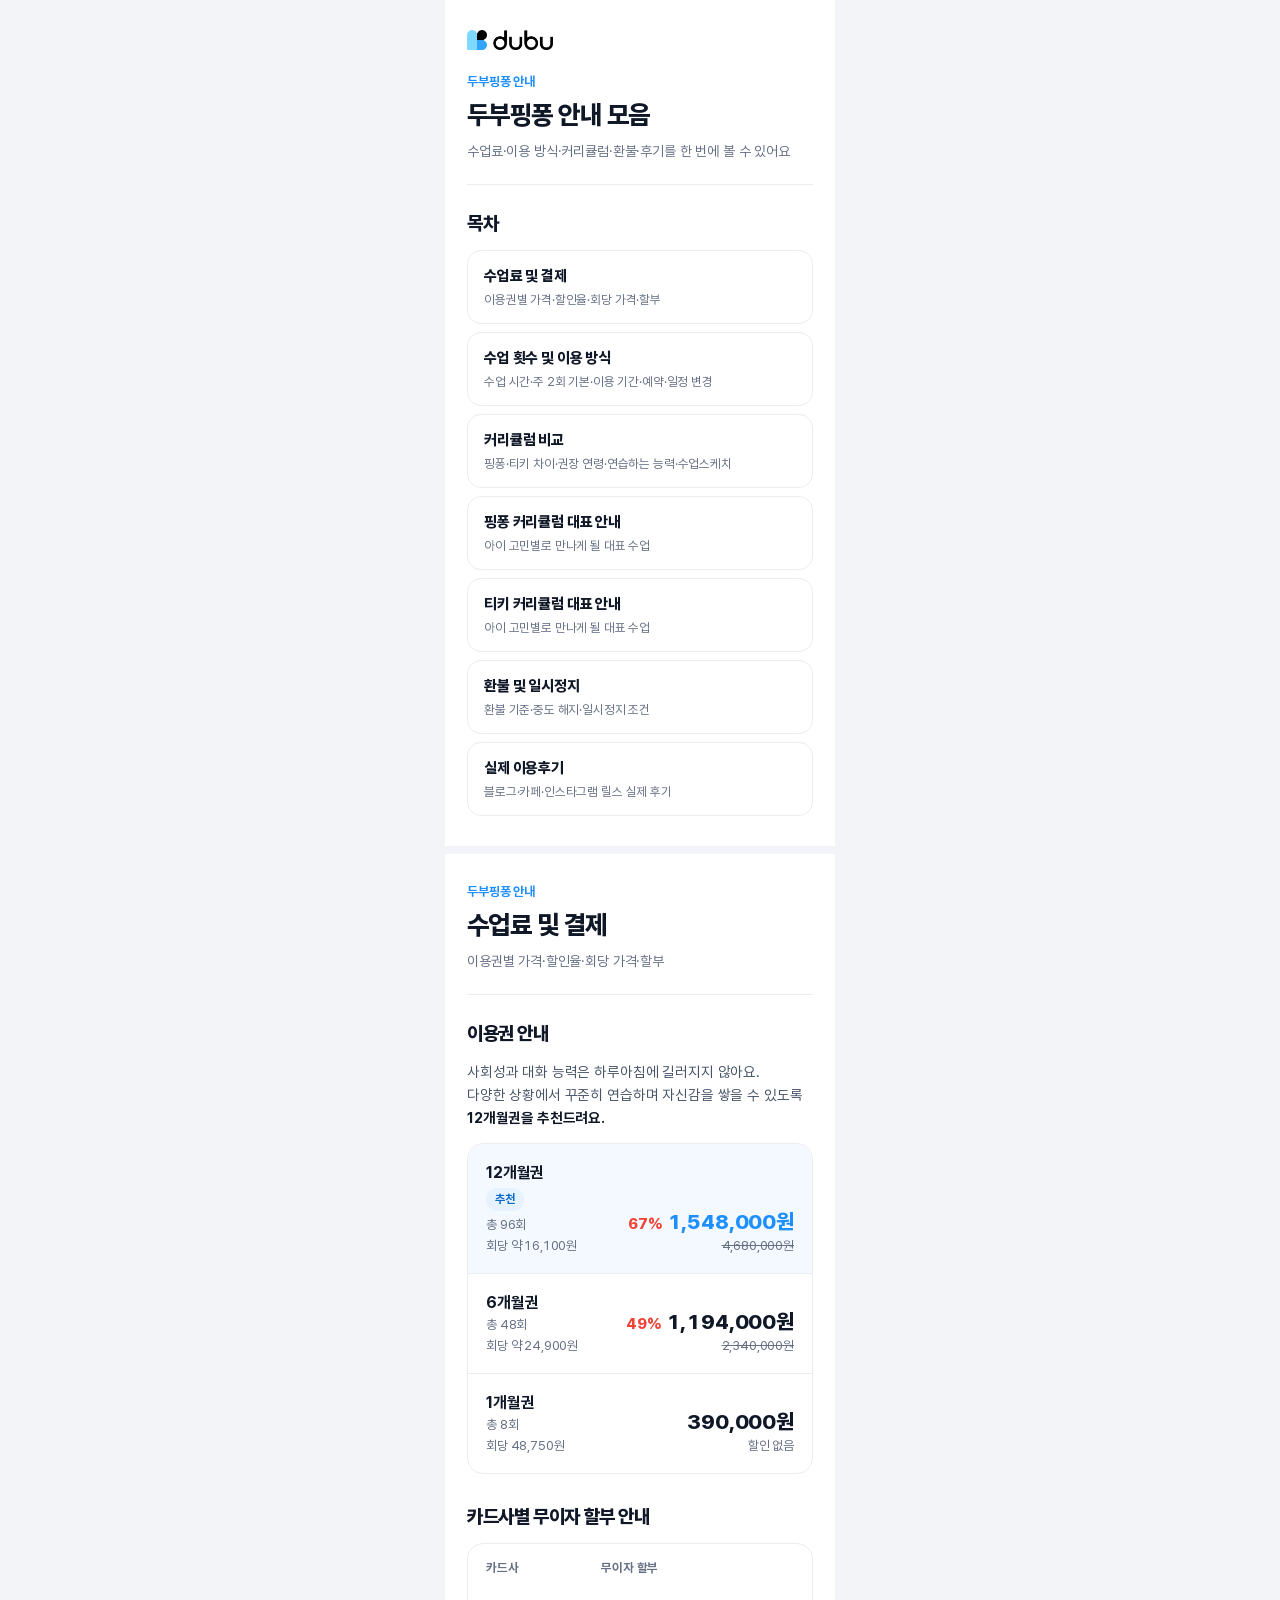
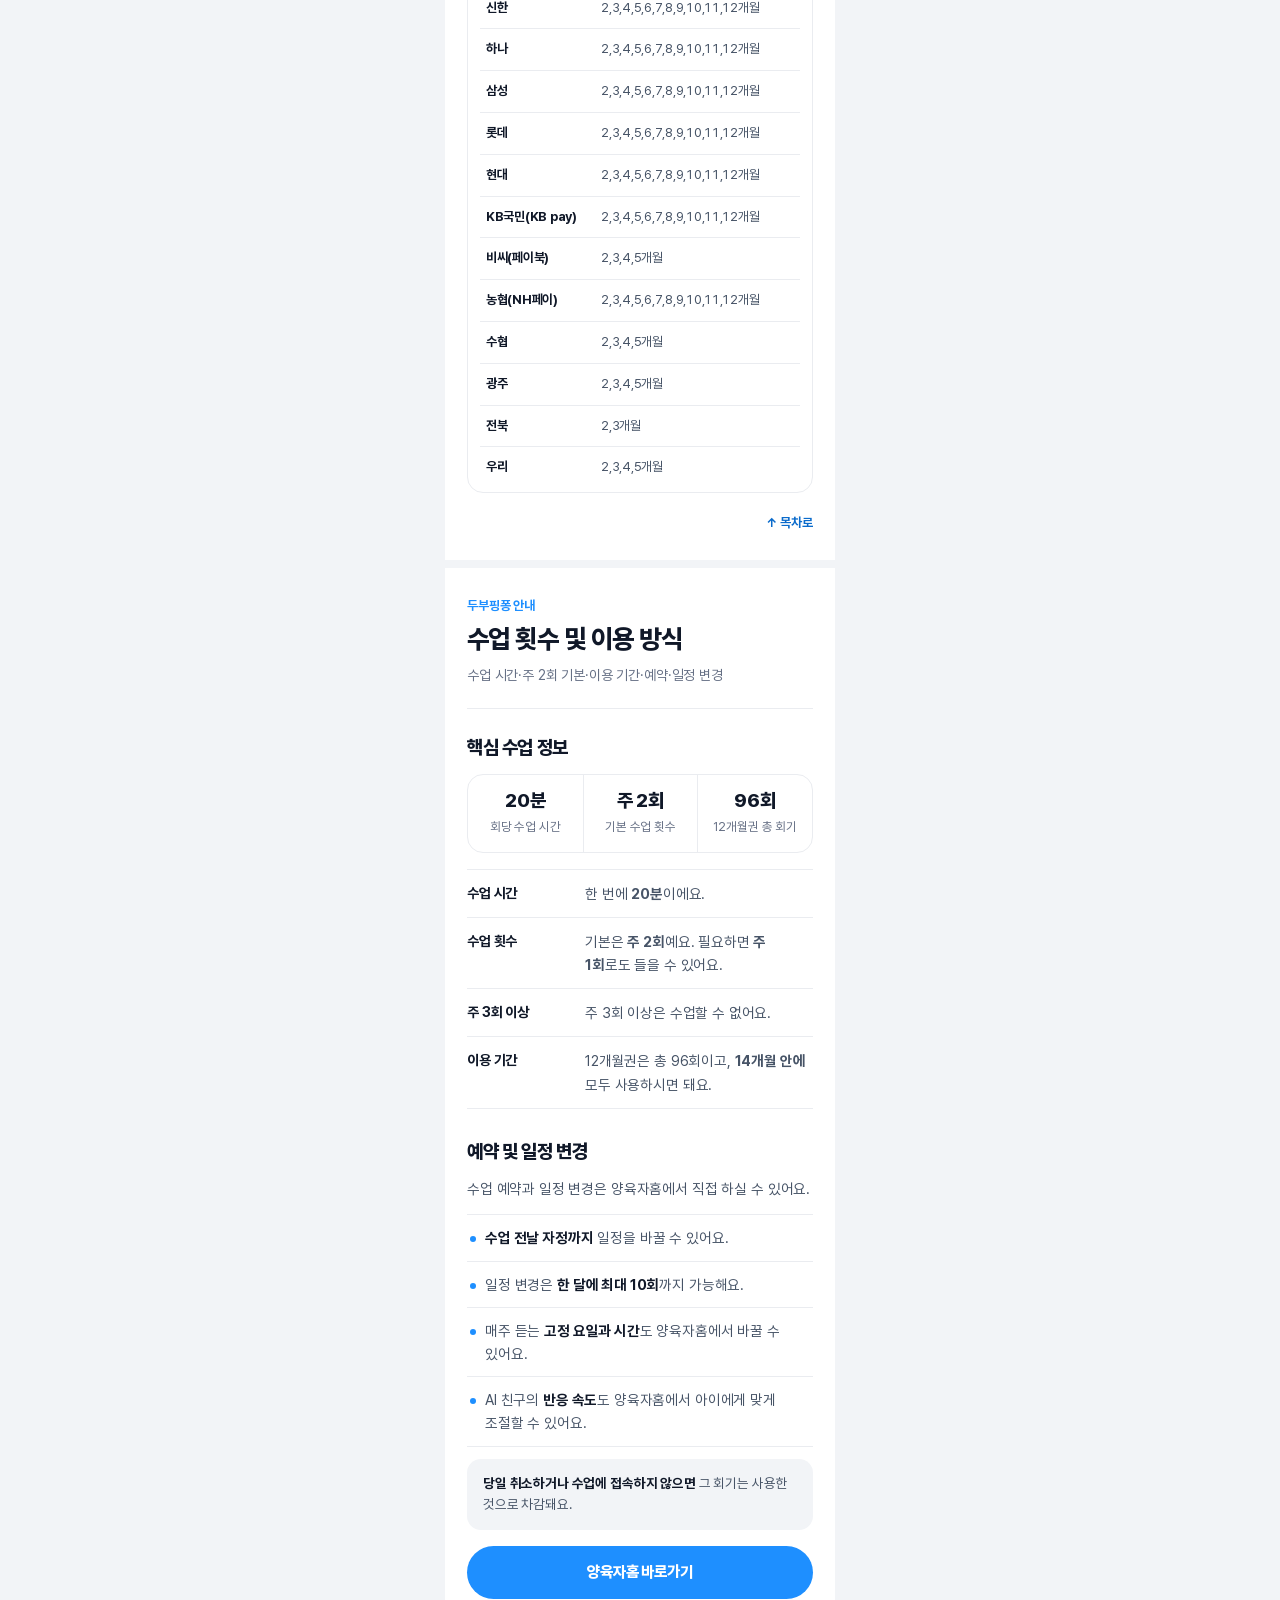
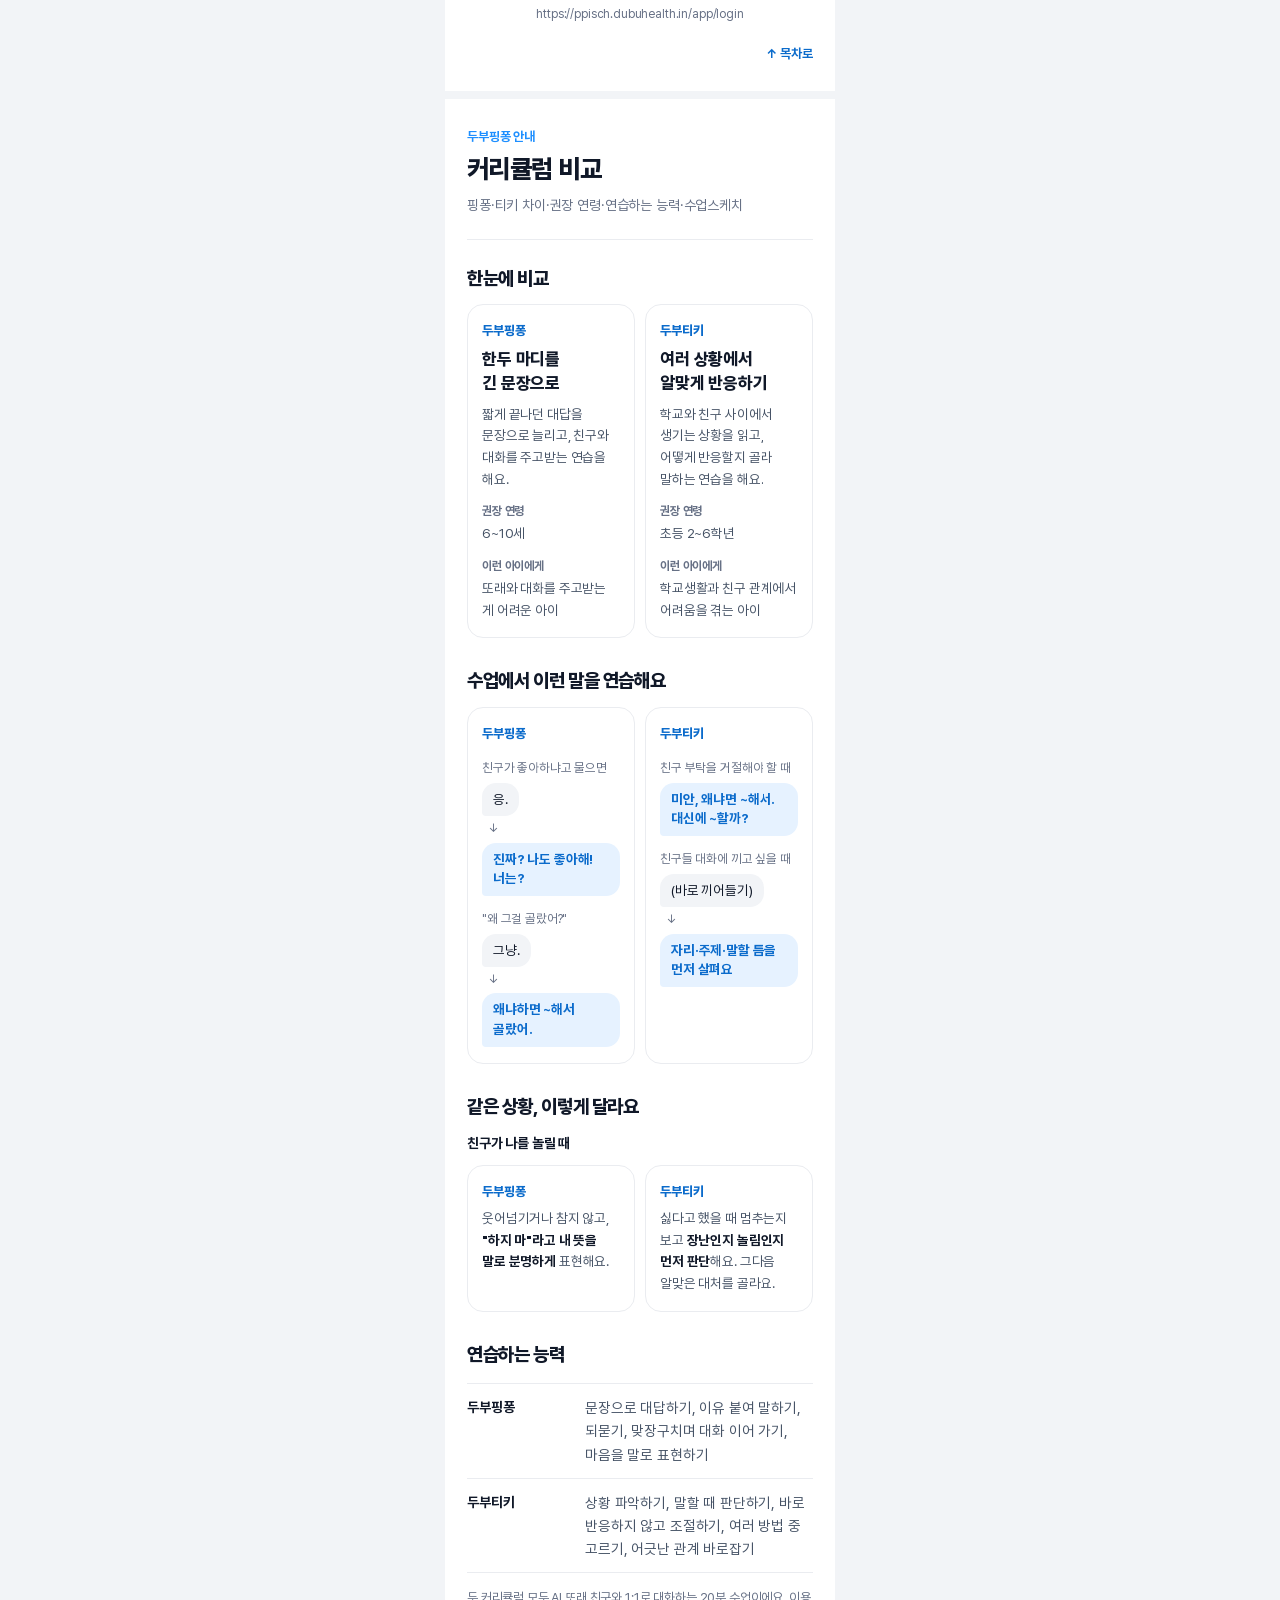
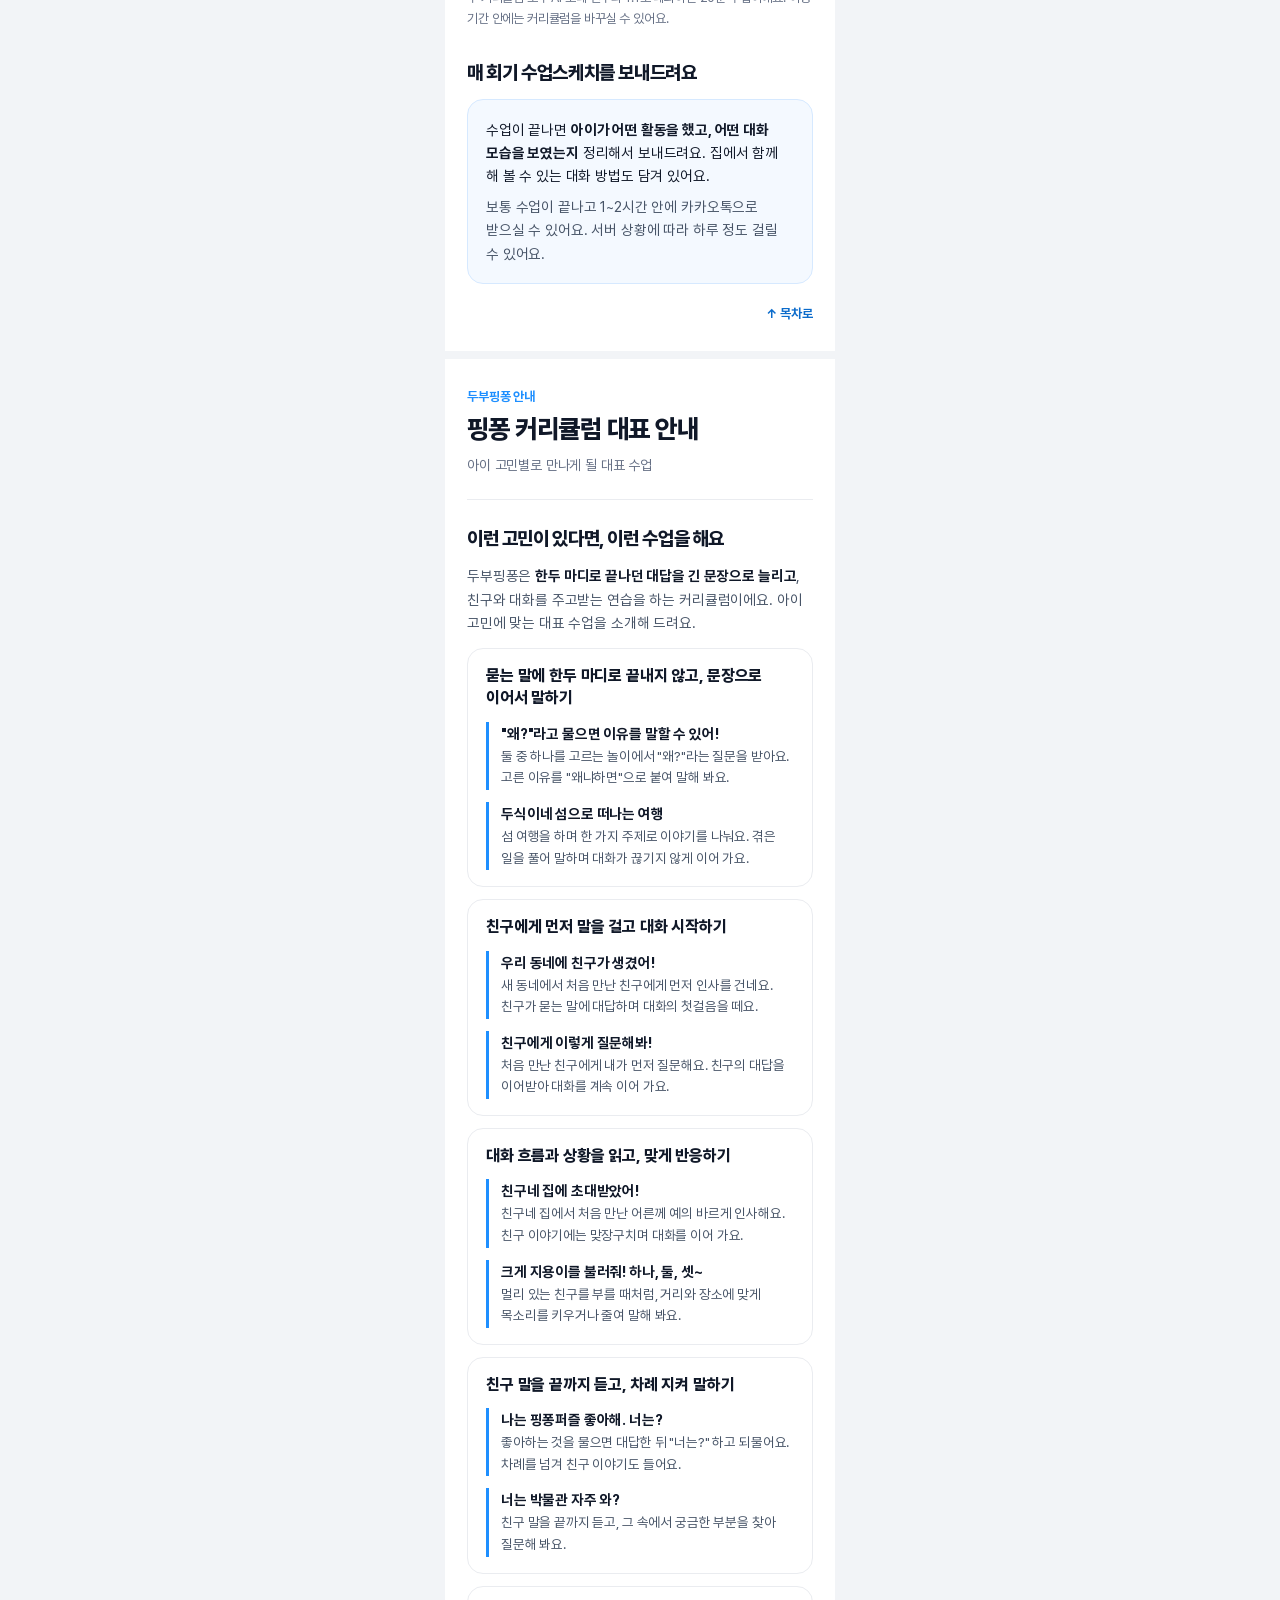
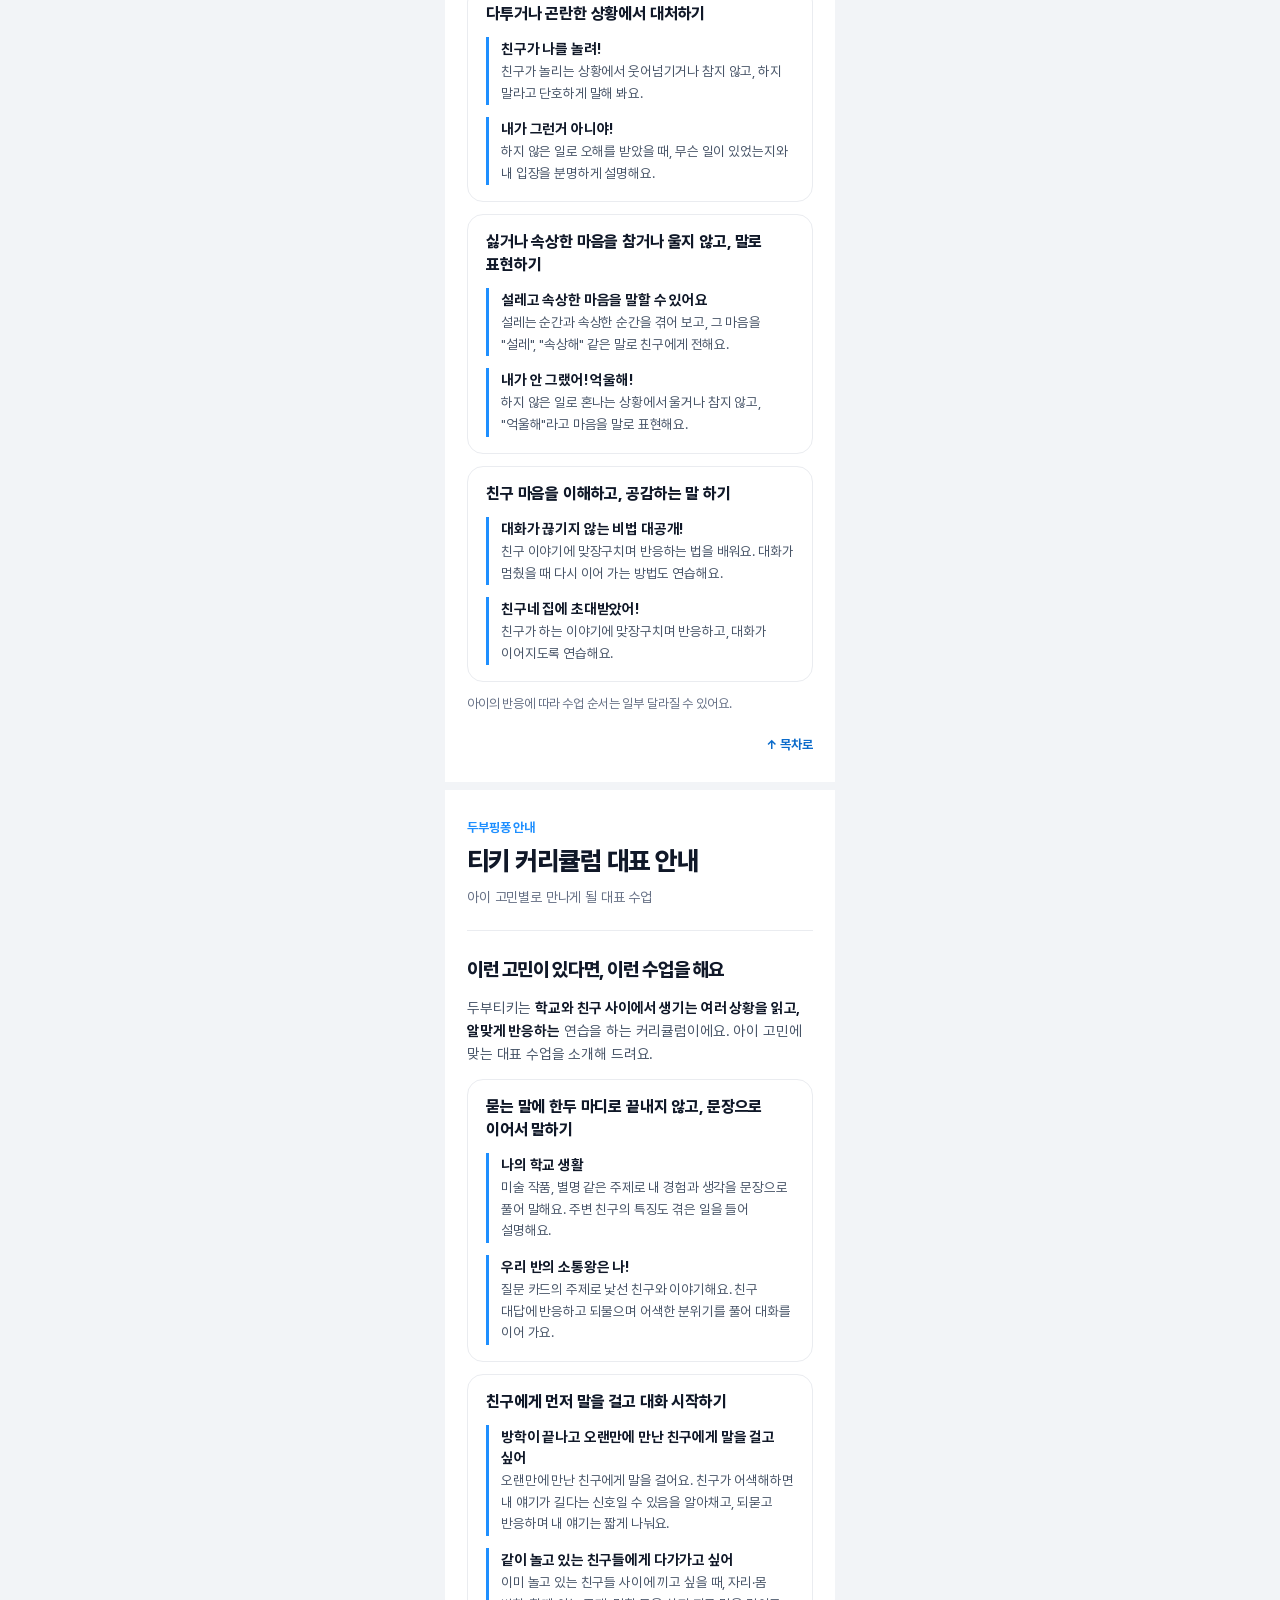
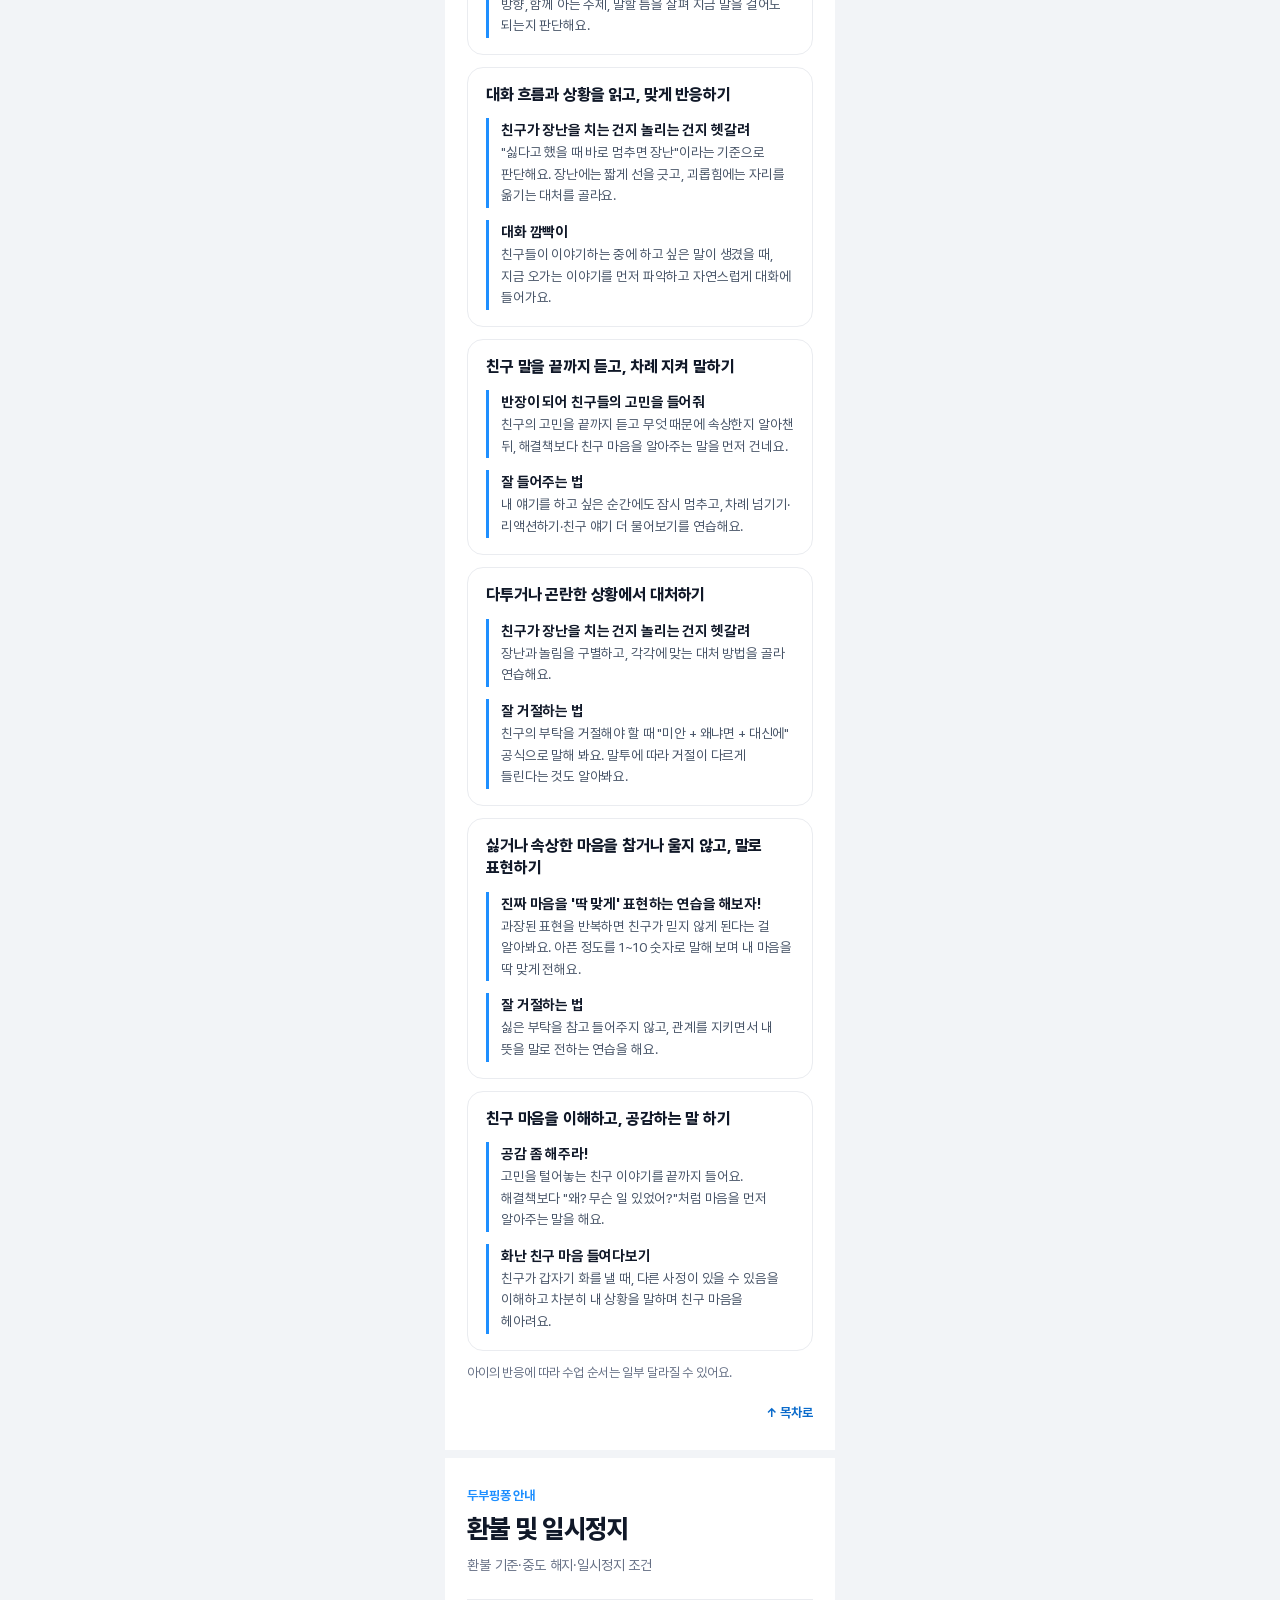
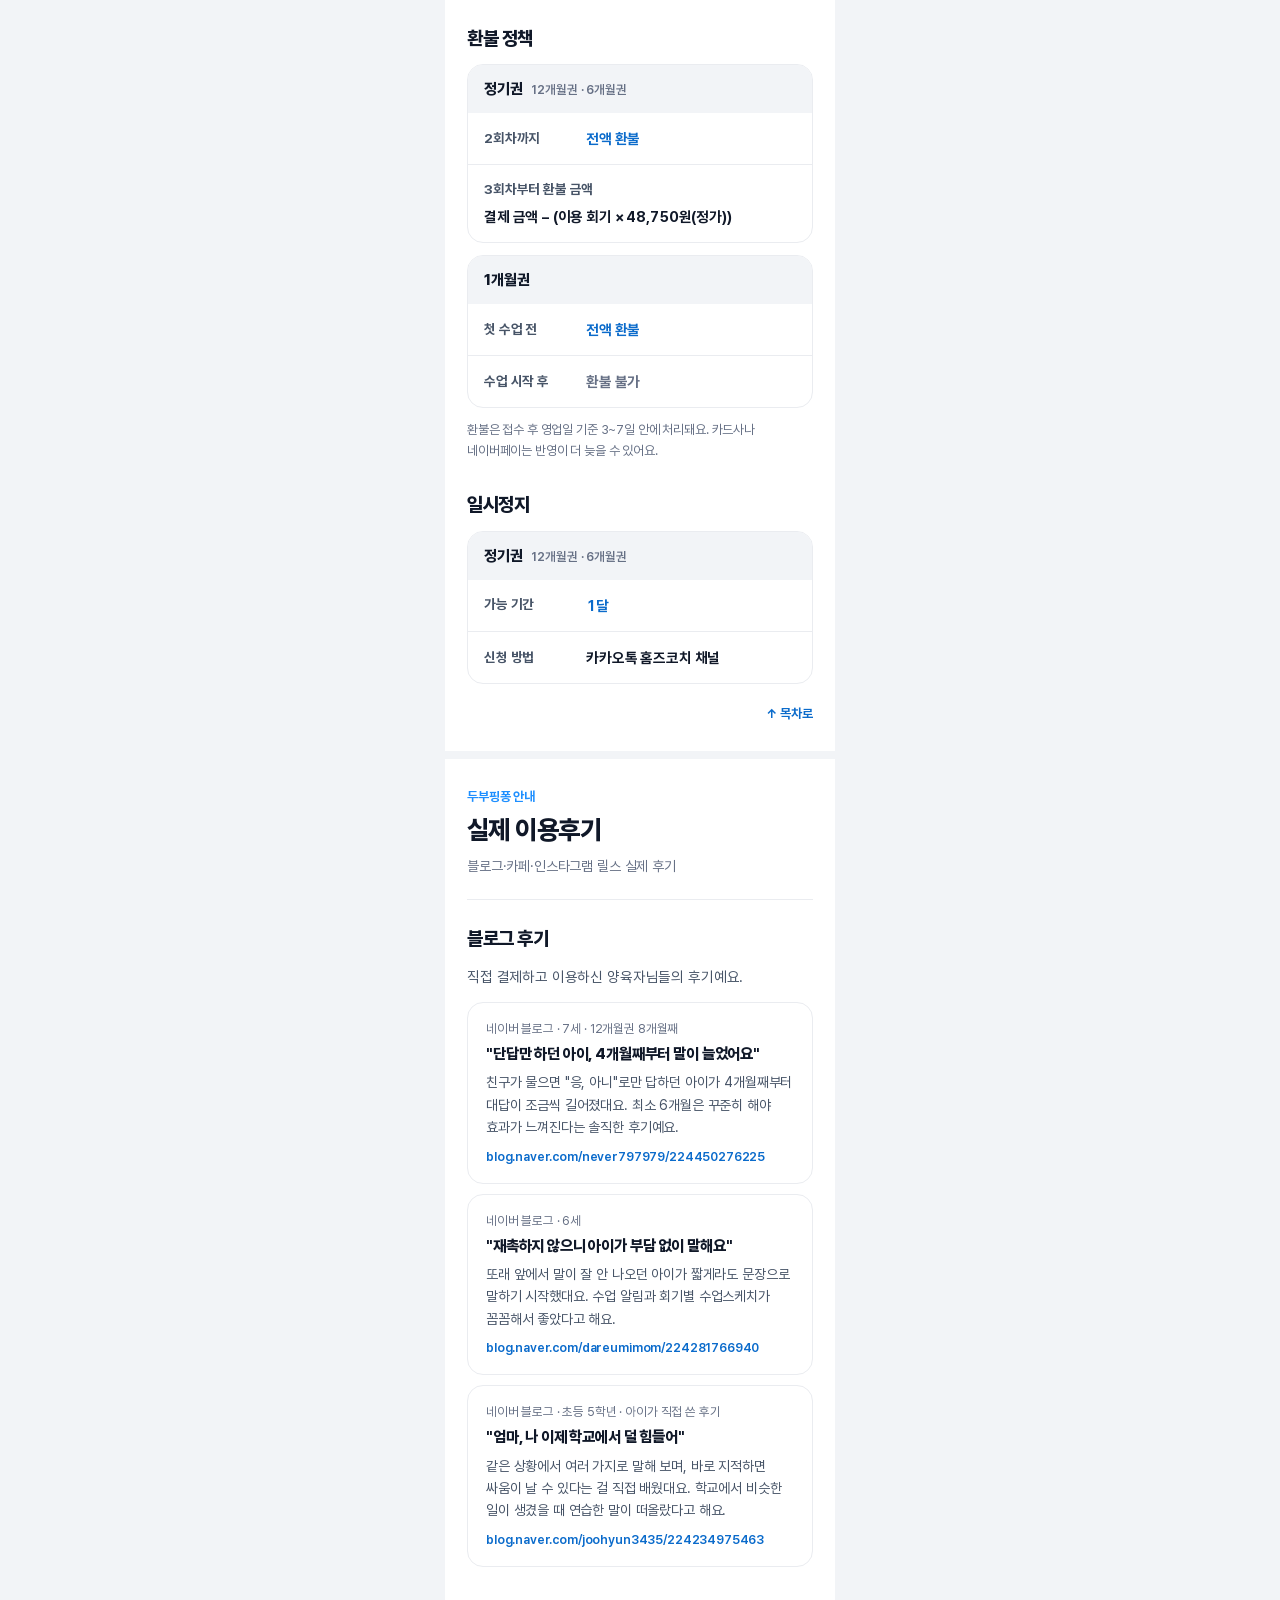
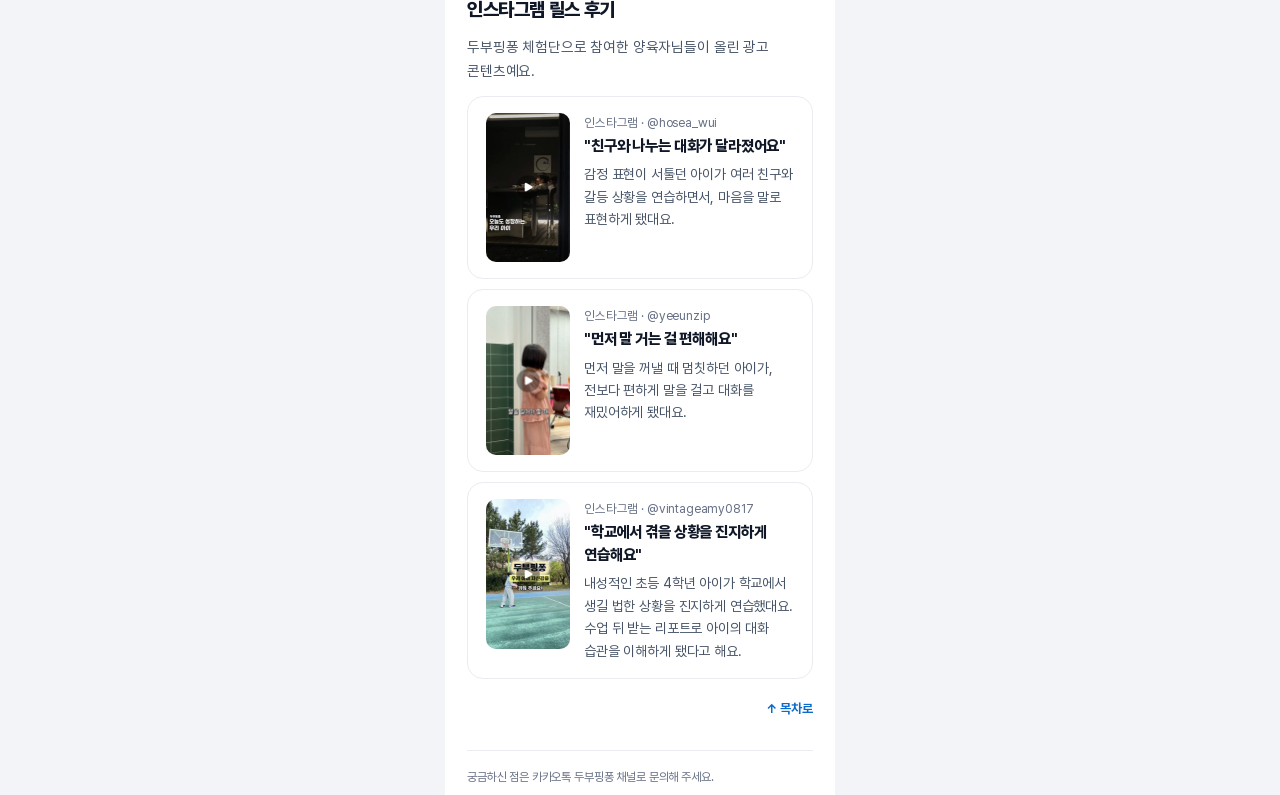
==== all.html @ 9cd6d8c1 "두부핑퐁 고객 안내 페이지 Co-Authored-By: Claude Opus 5.5 <noreply@anthropic.com>" ====
<!doctype html>
<html lang="ko">
<head>
<meta charset="utf-8">
<meta name="viewport" content="width=device-width, initial-scale=1">
<title>두부핑퐁 안내 모음</title>
<meta property="og:title" content="두부핑퐁 안내 모음">
<meta property="og:description" content="수업료·이용 방식·커리큘럼·환불·후기를 한 번에 볼 수 있어요">
<link rel="stylesheet" href="assets/common.css">
<style>
html { scroll-behavior: smooth; }
.toc { list-style: none; margin: 0; padding: 0; }
.toc li + li { margin-top: 8px; }
.toc a { display: block; padding: 13px 16px; border: 1px solid var(--line); border-radius: 14px; color: var(--ink); }
.toc a b { display: block; font-size: 15px; font-weight: 800; }
.toc a span { display: block; font-size: 12.5px; color: var(--muted); margin-top: 2px; }
.part { border-top: 8px solid var(--gray); margin: 0 -22px; padding: 0 22px; scroll-margin-top: 0; }
.part .top { padding-top: 28px; }
.totop { display: block; text-align: right; font-size: 13px; font-weight: 700; margin: -10px 0 26px; }
#fee .install td{font-size:13px;letter-spacing:-0.02em}
#fee .install td:first-child{white-space:nowrap}

#curriculum .two{ display: grid; grid-template-columns: 1fr 1fr; gap: 10px; break-inside: avoid; }
#curriculum .two .card{ padding: 16px 14px; }
#curriculum .two .card + .card{ margin-top: 0; }
#curriculum .name{ font-size: 13px; font-weight: 800; color: var(--blue-deep); margin-bottom: 6px; }
#curriculum .head{ font-size: 17px; font-weight: 800; line-height: 1.4; color: var(--ink); }
#curriculum .two p{ font-size: 13.5px; color: var(--sub); margin-top: 8px; }
#curriculum .label{ display: block; font-size: 12px; font-weight: 700; color: var(--muted); margin-top: 12px; }
#curriculum .label + p{ margin-top: 2px; }
#curriculum .say{ margin-top: 10px; }
#curriculum .say .q{ font-size: 12.5px; color: var(--muted); }
#curriculum .bubble{ display: inline-block; margin-top: 4px; padding: 7px 11px; border-radius: 14px 14px 14px 4px; background: var(--gray); font-size: 13.5px; color: var(--ink); line-height: 1.45; }
#curriculum .bubble.after{ background: var(--blue-soft); color: var(--blue-deep); font-weight: 700; }
#curriculum .arrow{ display: block; font-size: 12px; color: var(--muted); margin: 3px 0 0 6px; }
#curriculum .scene{ font-size: 14px; color: var(--ink); font-weight: 700; margin-bottom: 10px; }
#pingpong .worry{ border: 1px solid var(--line); border-radius: 16px; padding: 16px 18px; break-inside: avoid; }
#pingpong .worry + .worry{ margin-top: 12px; }
#pingpong .worry h3{ margin: 0 0 12px; font-size: 16px; font-weight: 800; line-height: 1.4; }
#pingpong .lesson{ border-left: 3px solid var(--blue); padding: 1px 0 1px 12px; }
#pingpong .lesson + .lesson{ margin-top: 12px; }
#pingpong .lesson .t{ font-size: 14.5px; font-weight: 700; color: var(--ink); line-height: 1.45; }
#pingpong .lesson p{ font-size: 13.5px; color: var(--sub); margin-top: 2px; }
#tiki .worry{ border: 1px solid var(--line); border-radius: 16px; padding: 16px 18px; break-inside: avoid; }
#tiki .worry + .worry{ margin-top: 12px; }
#tiki .worry h3{ margin: 0 0 12px; font-size: 16px; font-weight: 800; line-height: 1.4; }
#tiki .lesson{ border-left: 3px solid var(--blue); padding: 1px 0 1px 12px; }
#tiki .lesson + .lesson{ margin-top: 12px; }
#tiki .lesson .t{ font-size: 14.5px; font-weight: 700; color: var(--ink); line-height: 1.45; }
#tiki .lesson p{ font-size: 13.5px; color: var(--sub); margin-top: 2px; }
#refund .rf{border:1px solid var(--line);border-radius:16px;overflow:hidden;break-inside:avoid}
#refund .rf+.rf{margin-top:12px}
#refund .rf-h{padding:12px 16px;background:var(--gray);font-size:15px;font-weight:800;color:var(--ink)}
#refund .rf-h span{font-size:12.5px;font-weight:600;color:var(--muted);margin-left:6px}
#refund .rf-row{display:grid;grid-template-columns:92px minmax(0,1fr);gap:10px;align-items:center;padding:14px 16px}
#refund .rf-row+.rf-row{border-top:1px solid var(--line)}
#refund .rf .when{font-size:13.5px;font-weight:700;color:var(--sub)}
#refund .rf .what{font-size:14.5px;font-weight:700;color:var(--ink);font-variant-numeric:tabular-nums}
#refund .rf .what b{color:var(--ink)}
#refund .rf .what.big{color:var(--blue-deep)}
#refund .rf .what.muted{color:var(--muted)}
#refund .rf .what{white-space:nowrap}
#refund .rf-row.stack{grid-template-columns:1fr;gap:4px}
#refund .rf .what.normal{font-weight:400;color:var(--sub)}
#refund .rf .lab{display:block;font-size:12px;font-weight:600;color:var(--muted);margin-bottom:2px}
#reviews .review{ border: 1px solid var(--line); border-radius: 16px; padding: 16px 18px; break-inside: avoid; }
#reviews .review + .review{ margin-top: 10px; }
#reviews .review .src{ font-size: 12.5px; color: var(--muted); }
#reviews .review .t{ font-size: 15.5px; font-weight: 800; color: var(--ink); line-height: 1.45; margin: 4px 0 6px; }
#reviews .review p{ font-size: 14px; color: var(--sub); }
#reviews .review .link{ display: block; margin-top: 8px; font-size: 12.5px; font-weight: 600; color: var(--blue-deep); word-break: break-all; }
#reviews .reel{ display: grid; grid-template-columns: 84px minmax(0, 1fr); gap: 14px; align-items: start; }
#reviews .reel .thumb{ border-radius: 10px; overflow: hidden; aspect-ratio: 9 / 16; background: var(--gray); }
#reviews .reel .thumb img{ width: 100%; height: 100%; object-fit: cover; display: block; }
#reviews .reel .t{ margin-top: 2px; }
</style>
</head>
<body>
<main class="doc">

  <header class="top">
    <img class="logo" src="assets/dubu-logo.png" alt="dubu">
    <p class="no">두부핑퐁 안내</p>
    <h1>두부핑퐁 안내 모음</h1>
    <p class="summary">수업료·이용 방식·커리큘럼·환불·후기를 한 번에 볼 수 있어요</p>
  </header>

  <section id="toc">
    <h2>목차</h2>
    <ul class="toc">
      <li><a href="#fee"><b>수업료 및 결제</b><span>이용권별 가격·할인율·회당 가격·할부</span></a></li>
      <li><a href="#schedule"><b>수업 횟수 및 이용 방식</b><span>수업 시간·주 2회 기본·이용 기간·예약·일정 변경</span></a></li>
      <li><a href="#curriculum"><b>커리큘럼 비교</b><span>핑퐁·티키 차이·권장 연령·연습하는 능력·수업스케치</span></a></li>
      <li><a href="#pingpong"><b>핑퐁 커리큘럼 대표 안내</b><span>아이 고민별로 만나게 될 대표 수업</span></a></li>
      <li><a href="#tiki"><b>티키 커리큘럼 대표 안내</b><span>아이 고민별로 만나게 될 대표 수업</span></a></li>
      <li><a href="#refund"><b>환불 및 일시정지</b><span>환불 기준·중도 해지·일시정지 조건</span></a></li>
      <li><a href="#reviews"><b>실제 이용후기</b><span>블로그·카페·인스타그램 릴스 실제 후기</span></a></li>
    </ul>
  </section>

  <div class="part" id="fee">


  <header class="top">
    
    <p class="no">두부핑퐁 안내</p>
    <h1>수업료 및 결제</h1>
    <p class="summary">이용권별 가격·할인율·회당 가격·할부</p>
  </header>

  <section>
    <h2>이용권 안내</h2>
    <p class="lede">사회성과 대화 능력은 하루아침에 길러지지 않아요.<br>다양한 상황에서 꾸준히 연습하며 자신감을 쌓을 수 있도록 <b style="color:var(--ink)">12개월권을 추천드려요.</b></p>

    <div class="passes">
      <div class="pass best">
        <div>
          <div class="name">12개월권</div>
          <span class="badge" style="margin:2px 0 4px">추천</span>
          <div class="meta num">총 96회<br>회당 약 16,100원</div>
        </div>
        <div class="price">
          <span class="rate num">67%</span><span class="big num">1,548,000원</span>
          <span class="unit num"><s>4,680,000원</s></span>
        </div>
      </div>
      <div class="pass">
        <div>
          <div class="name">6개월권</div>
          <div class="meta num">총 48회<br>회당 약 24,900원</div>
        </div>
        <div class="price">
          <span class="rate num">49%</span><span class="big num">1,194,000원</span>
          <span class="unit num"><s>2,340,000원</s></span>
        </div>
      </div>
      <div class="pass">
        <div>
          <div class="name">1개월권</div>
          <div class="meta num">총 8회<br>회당 48,750원</div>
        </div>
        <div class="price">
          <span class="big num">390,000원</span>
          <span class="unit">할인 없음</span>
        </div>
      </div>
    </div>

  </section>

  <section>
    <h2>카드사별 무이자 할부 안내</h2>
    <div class="table-wrap">
      <table class="install">
        <colgroup><col style="width:36%"><col style="width:64%"></colgroup>
        <thead><tr><th>카드사</th><th>무이자 할부</th></tr></thead>
        <tbody>
          <tr><td>신한</td><td>2,3,4,5,6,7,8,9,10,11,12개월</td></tr>
          <tr><td>하나</td><td>2,3,4,5,6,7,8,9,10,11,12개월</td></tr>
          <tr><td>삼성</td><td>2,3,4,5,6,7,8,9,10,11,12개월</td></tr>
          <tr><td>롯데</td><td>2,3,4,5,6,7,8,9,10,11,12개월</td></tr>
          <tr><td>현대</td><td>2,3,4,5,6,7,8,9,10,11,12개월</td></tr>
          <tr><td>KB국민(KB pay)</td><td>2,3,4,5,6,7,8,9,10,11,12개월</td></tr>
          <tr><td>비씨(페이북)</td><td>2,3,4,5개월</td></tr>
          <tr><td>농협(NH페이)</td><td>2,3,4,5,6,7,8,9,10,11,12개월</td></tr>
          <tr><td>수협</td><td>2,3,4,5개월</td></tr>
          <tr><td>광주</td><td>2,3,4,5개월</td></tr>
          <tr><td>전북</td><td>2,3개월</td></tr>
          <tr><td>우리</td><td>2,3,4,5개월</td></tr>
        </tbody>
      </table>
    </div>
  </section>

  


    <a class="totop" href="#toc">↑ 목차로</a>
  </div>
  <div class="part" id="schedule">


  <header class="top">
    
    <p class="no">두부핑퐁 안내</p>
    <h1>수업 횟수 및 이용 방식</h1>
    <p class="summary">수업 시간·주 2회 기본·이용 기간·예약·일정 변경</p>
  </header>

  <section>
    <h2>핵심 수업 정보</h2>
    <div class="facts">
      <div><b class="num">20분</b><span>회당 수업 시간</span></div>
      <div><b>주 2회</b><span>기본 수업 횟수</span></div>
      <div><b class="num">96회</b><span>12개월권 총 회기</span></div>
    </div>

    <dl class="rows mt16">
      <div><dt>수업 시간</dt><dd>한 번에 <b>20분</b>이에요.</dd></div>
      <div><dt>수업 횟수</dt><dd>기본은 <b>주 2회</b>예요. 필요하면 <b>주 1회</b>로도 들을 수 있어요.</dd></div>
      <div><dt>주 3회 이상</dt><dd>주 3회 이상은 수업할 수 없어요.</dd></div>
      <div><dt>이용 기간</dt><dd>12개월권은 총 96회이고, <b>14개월 안에</b> 모두 사용하시면 돼요.</dd></div>
    </dl>
  </section>

  <section>
    <h2>예약 및 일정 변경</h2>
    <p class="lede">수업 예약과 일정 변경은 양육자홈에서 직접 하실 수 있어요.</p>

    <ul class="list">
      <li><b>수업 전날 자정까지</b> 일정을 바꿀 수 있어요.</li>
      <li>일정 변경은 <b>한 달에 최대 10회</b>까지 가능해요.</li>
      <li>매주 듣는 <b>고정 요일과 시간</b>도 양육자홈에서 바꿀 수 있어요.</li>
      <li>AI 친구의 <b>반응 속도</b>도 양육자홈에서 아이에게 맞게 조절할 수 있어요.</li>
    </ul>

    <div class="note mt12">
      <b>당일 취소하거나 수업에 접속하지 않으면</b> 그 회기는 사용한 것으로 차감돼요.
    </div>

    <a class="btn mt16" href="https://ppisch.dubuhealth.in/app/login">양육자홈 바로가기</a>
    <a class="url" href="https://ppisch.dubuhealth.in/app/login">https://ppisch.dubuhealth.in/app/login</a>
  </section>

  


    <a class="totop" href="#toc">↑ 목차로</a>
  </div>
  <div class="part" id="curriculum">


  <header class="top">
    
    <p class="no">두부핑퐁 안내</p>
    <h1>커리큘럼 비교</h1>
    <p class="summary">핑퐁·티키 차이·권장 연령·연습하는 능력·수업스케치</p>
  </header>

  <section>
    <h2>한눈에 비교</h2>
    <div class="two">
      <div class="card">
        <div class="name">두부핑퐁</div>
        <div class="head">한두 마디를<br>긴 문장으로</div>
        <p>짧게 끝나던 대답을 문장으로 늘리고, 친구와 대화를 주고받는 연습을 해요.</p>
        <span class="label">권장 연령</span><p>6~10세</p>
        <span class="label">이런 아이에게</span><p>또래와 대화를 주고받는 게 어려운 아이</p>
      </div>
      <div class="card">
        <div class="name">두부티키</div>
        <div class="head">여러 상황에서<br>알맞게 반응하기</div>
        <p>학교와 친구 사이에서 생기는 상황을 읽고, 어떻게 반응할지 골라 말하는 연습을 해요.</p>
        <span class="label">권장 연령</span><p>초등 2~6학년</p>
        <span class="label">이런 아이에게</span><p>학교생활과 친구 관계에서 어려움을 겪는 아이</p>
      </div>
    </div>
  </section>

  <section>
    <h2>수업에서 이런 말을 연습해요</h2>
    <div class="two">
      <div class="card">
        <div class="name">두부핑퐁</div>
        <div class="say">
          <span class="q">친구가 좋아하냐고 물으면</span><br>
          <span class="bubble">응.</span>
          <span class="arrow">↓</span>
          <span class="bubble after">진짜? 나도 좋아해! 너는?</span>
        </div>
        <div class="say">
          <span class="q">"왜 그걸 골랐어?"</span><br>
          <span class="bubble">그냥.</span>
          <span class="arrow">↓</span>
          <span class="bubble after">왜냐하면 ~해서 골랐어.</span>
        </div>
      </div>
      <div class="card">
        <div class="name">두부티키</div>
        <div class="say">
          <span class="q">친구 부탁을 거절해야 할 때</span><br>
          <span class="bubble after">미안, 왜냐면 ~해서. 대신에 ~할까?</span>
        </div>
        <div class="say">
          <span class="q">친구들 대화에 끼고 싶을 때</span><br>
          <span class="bubble">(바로 끼어들기)</span>
          <span class="arrow">↓</span>
          <span class="bubble after">자리·주제·말할 틈을 먼저 살펴요</span>
        </div>
      </div>
    </div>
  </section>

  <section>
    <h2>같은 상황, 이렇게 달라요</h2>
    <p class="scene">친구가 나를 놀릴 때</p>
    <div class="two">
      <div class="card">
        <div class="name">두부핑퐁</div>
        <p style="margin-top:0">웃어넘기거나 참지 않고, <b style="color:var(--ink)">"하지 마"라고 내 뜻을 말로 분명하게</b> 표현해요.</p>
      </div>
      <div class="card">
        <div class="name">두부티키</div>
        <p style="margin-top:0">싫다고 했을 때 멈추는지 보고 <b style="color:var(--ink)">장난인지 놀림인지 먼저 판단</b>해요. 그다음 알맞은 대처를 골라요.</p>
      </div>
    </div>
  </section>

  <section>
    <h2>연습하는 능력</h2>
    <dl class="rows">
      <div><dt>두부핑퐁</dt><dd>문장으로 대답하기, 이유 붙여 말하기, 되묻기, 맞장구치며 대화 이어 가기, 마음을 말로 표현하기</dd></div>
      <div><dt>두부티키</dt><dd>상황 파악하기, 말할 때 판단하기, 바로 반응하지 않고 조절하기, 여러 방법 중 고르기, 어긋난 관계 바로잡기</dd></div>
    </dl>
    <p class="small mt12">두 커리큘럼 모두 AI 또래 친구와 1:1로 대화하는 20분 수업이에요. 이용 기간 안에는 커리큘럼을 바꾸실 수 있어요.</p>
  </section>

  <section>
    <h2>매 회기 수업스케치를 보내드려요</h2>
    <div class="card tint">
      <p style="color:var(--ink)">수업이 끝나면 <b>아이가 어떤 활동을 했고, 어떤 대화 모습을 보였는지</b> 정리해서 보내드려요. 집에서 함께 해 볼 수 있는 대화 방법도 담겨 있어요.</p>
      <p class="small mt8">보통 수업이 끝나고 1~2시간 안에 카카오톡으로 받으실 수 있어요. 서버 상황에 따라 하루 정도 걸릴 수 있어요.</p>
    </div>
  </section>

  


    <a class="totop" href="#toc">↑ 목차로</a>
  </div>
  <div class="part" id="pingpong">


  <header class="top">
    
    <p class="no">두부핑퐁 안내</p>
    <h1>핑퐁 커리큘럼 대표 안내</h1>
    <p class="summary">아이 고민별로 만나게 될 대표 수업</p>
  </header>

  <section>
    <h2>이런 고민이 있다면, 이런 수업을 해요</h2>
    <p class="lede">두부핑퐁은 <b style="color:var(--ink)">한두 마디로 끝나던 대답을 긴 문장으로 늘리고</b>, 친구와 대화를 주고받는 연습을 하는 커리큘럼이에요. 아이 고민에 맞는 대표 수업을 소개해 드려요.</p>

    <div class="worry">
      <h3>묻는 말에 한두 마디로 끝내지 않고, 문장으로 이어서 말하기</h3>
      <div class="lesson">
        <div class="t">"왜?"라고 물으면 이유를 말할 수 있어!</div>
        <p>둘 중 하나를 고르는 놀이에서 "왜?"라는 질문을 받아요. 고른 이유를 "왜냐하면"으로 붙여 말해 봐요.</p>
      </div>
      <div class="lesson">
        <div class="t">두식이네 섬으로 떠나는 여행</div>
        <p>섬 여행을 하며 한 가지 주제로 이야기를 나눠요. 겪은 일을 풀어 말하며 대화가 끊기지 않게 이어 가요.</p>
      </div>
    </div>

    <div class="worry">
      <h3>친구에게 먼저 말을 걸고 대화 시작하기</h3>
      <div class="lesson">
        <div class="t">우리 동네에 친구가 생겼어!</div>
        <p>새 동네에서 처음 만난 친구에게 먼저 인사를 건네요. 친구가 묻는 말에 대답하며 대화의 첫걸음을 떼요.</p>
      </div>
      <div class="lesson">
        <div class="t">친구에게 이렇게 질문해봐!</div>
        <p>처음 만난 친구에게 내가 먼저 질문해요. 친구의 대답을 이어받아 대화를 계속 이어 가요.</p>
      </div>
    </div>

    <div class="worry">
      <h3>대화 흐름과 상황을 읽고, 맞게 반응하기</h3>
      <div class="lesson">
        <div class="t">친구네 집에 초대받았어!</div>
        <p>친구네 집에서 처음 만난 어른께 예의 바르게 인사해요. 친구 이야기에는 맞장구치며 대화를 이어 가요.</p>
      </div>
      <div class="lesson">
        <div class="t">크게 지용이를 불러줘! 하나, 둘, 셋~</div>
        <p>멀리 있는 친구를 부를 때처럼, 거리와 장소에 맞게 목소리를 키우거나 줄여 말해 봐요.</p>
      </div>
    </div>

    <div class="worry">
      <h3>친구 말을 끝까지 듣고, 차례 지켜 말하기</h3>
      <div class="lesson">
        <div class="t">나는 핑퐁퍼즐 좋아해. 너는?</div>
        <p>좋아하는 것을 물으면 대답한 뒤 "너는?" 하고 되물어요. 차례를 넘겨 친구 이야기도 들어요.</p>
      </div>
      <div class="lesson">
        <div class="t">너는 박물관 자주 와?</div>
        <p>친구 말을 끝까지 듣고, 그 속에서 궁금한 부분을 찾아 질문해 봐요.</p>
      </div>
    </div>

    <div class="worry">
      <h3>다투거나 곤란한 상황에서 대처하기</h3>
      <div class="lesson">
        <div class="t">친구가 나를 놀려!</div>
        <p>친구가 놀리는 상황에서 웃어넘기거나 참지 않고, 하지 말라고 단호하게 말해 봐요.</p>
      </div>
      <div class="lesson">
        <div class="t">내가 그런거 아니야!</div>
        <p>하지 않은 일로 오해를 받았을 때, 무슨 일이 있었는지와 내 입장을 분명하게 설명해요.</p>
      </div>
    </div>

    <div class="worry">
      <h3>싫거나 속상한 마음을 참거나 울지 않고, 말로 표현하기</h3>
      <div class="lesson">
        <div class="t">설레고 속상한 마음을 말할 수 있어요</div>
        <p>설레는 순간과 속상한 순간을 겪어 보고, 그 마음을 "설레", "속상해" 같은 말로 친구에게 전해요.</p>
      </div>
      <div class="lesson">
        <div class="t">내가 안 그랬어! 억울해!</div>
        <p>하지 않은 일로 혼나는 상황에서 울거나 참지 않고, "억울해"라고 마음을 말로 표현해요.</p>
      </div>
    </div>

    <div class="worry">
      <h3>친구 마음을 이해하고, 공감하는 말 하기</h3>
      <div class="lesson">
        <div class="t">대화가 끊기지 않는 비법 대공개!</div>
        <p>친구 이야기에 맞장구치며 반응하는 법을 배워요. 대화가 멈췄을 때 다시 이어 가는 방법도 연습해요.</p>
      </div>
      <div class="lesson">
        <div class="t">친구네 집에 초대받았어!</div>
        <p>친구가 하는 이야기에 맞장구치며 반응하고, 대화가 이어지도록 연습해요.</p>
      </div>
    </div>

    <p class="small mt12">아이의 반응에 따라 수업 순서는 일부 달라질 수 있어요.</p>
  </section>

  


    <a class="totop" href="#toc">↑ 목차로</a>
  </div>
  <div class="part" id="tiki">


  <header class="top">
    
    <p class="no">두부핑퐁 안내</p>
    <h1>티키 커리큘럼 대표 안내</h1>
    <p class="summary">아이 고민별로 만나게 될 대표 수업</p>
  </header>

  <section>
    <h2>이런 고민이 있다면, 이런 수업을 해요</h2>
    <p class="lede">두부티키는 <b style="color:var(--ink)">학교와 친구 사이에서 생기는 여러 상황을 읽고, 알맞게 반응하는</b> 연습을 하는 커리큘럼이에요. 아이 고민에 맞는 대표 수업을 소개해 드려요.</p>

    <div class="worry">
      <h3>묻는 말에 한두 마디로 끝내지 않고, 문장으로 이어서 말하기</h3>
      <div class="lesson">
        <div class="t">나의 학교 생활</div>
        <p>미술 작품, 별명 같은 주제로 내 경험과 생각을 문장으로 풀어 말해요. 주변 친구의 특징도 겪은 일을 들어 설명해요.</p>
      </div>
      <div class="lesson">
        <div class="t">우리 반의 소통왕은 나!</div>
        <p>질문 카드의 주제로 낯선 친구와 이야기해요. 친구 대답에 반응하고 되물으며 어색한 분위기를 풀어 대화를 이어 가요.</p>
      </div>
    </div>

    <div class="worry">
      <h3>친구에게 먼저 말을 걸고 대화 시작하기</h3>
      <div class="lesson">
        <div class="t">방학이 끝나고 오랜만에 만난 친구에게 말을 걸고 싶어</div>
        <p>오랜만에 만난 친구에게 말을 걸어요. 친구가 어색해하면 내 얘기가 길다는 신호일 수 있음을 알아채고, 되묻고 반응하며 내 얘기는 짧게 나눠요.</p>
      </div>
      <div class="lesson">
        <div class="t">같이 놀고 있는 친구들에게 다가가고 싶어</div>
        <p>이미 놀고 있는 친구들 사이에 끼고 싶을 때, 자리·몸 방향, 함께 아는 주제, 말할 틈을 살펴 지금 말을 걸어도 되는지 판단해요.</p>
      </div>
    </div>

    <div class="worry">
      <h3>대화 흐름과 상황을 읽고, 맞게 반응하기</h3>
      <div class="lesson">
        <div class="t">친구가 장난을 치는 건지 놀리는 건지 헷갈려</div>
        <p>"싫다고 했을 때 바로 멈추면 장난"이라는 기준으로 판단해요. 장난에는 짧게 선을 긋고, 괴롭힘에는 자리를 옮기는 대처를 골라요.</p>
      </div>
      <div class="lesson">
        <div class="t">대화 깜빡이</div>
        <p>친구들이 이야기하는 중에 하고 싶은 말이 생겼을 때, 지금 오가는 이야기를 먼저 파악하고 자연스럽게 대화에 들어가요.</p>
      </div>
    </div>

    <div class="worry">
      <h3>친구 말을 끝까지 듣고, 차례 지켜 말하기</h3>
      <div class="lesson">
        <div class="t">반장이 되어 친구들의 고민을 들어줘</div>
        <p>친구의 고민을 끝까지 듣고 무엇 때문에 속상한지 알아챈 뒤, 해결책보다 친구 마음을 알아주는 말을 먼저 건네요.</p>
      </div>
      <div class="lesson">
        <div class="t">잘 들어주는 법</div>
        <p>내 얘기를 하고 싶은 순간에도 잠시 멈추고, 차례 넘기기·리액션하기·친구 얘기 더 물어보기를 연습해요.</p>
      </div>
    </div>

    <div class="worry">
      <h3>다투거나 곤란한 상황에서 대처하기</h3>
      <div class="lesson">
        <div class="t">친구가 장난을 치는 건지 놀리는 건지 헷갈려</div>
        <p>장난과 놀림을 구별하고, 각각에 맞는 대처 방법을 골라 연습해요.</p>
      </div>
      <div class="lesson">
        <div class="t">잘 거절하는 법</div>
        <p>친구의 부탁을 거절해야 할 때 "미안 + 왜냐면 + 대신에" 공식으로 말해 봐요. 말투에 따라 거절이 다르게 들린다는 것도 알아봐요.</p>
      </div>
    </div>

    <div class="worry">
      <h3>싫거나 속상한 마음을 참거나 울지 않고, 말로 표현하기</h3>
      <div class="lesson">
        <div class="t">진짜 마음을 '딱 맞게' 표현하는 연습을 해보자!</div>
        <p>과장된 표현을 반복하면 친구가 믿지 않게 된다는 걸 알아봐요. 아픈 정도를 1~10 숫자로 말해 보며 내 마음을 딱 맞게 전해요.</p>
      </div>
      <div class="lesson">
        <div class="t">잘 거절하는 법</div>
        <p>싫은 부탁을 참고 들어주지 않고, 관계를 지키면서 내 뜻을 말로 전하는 연습을 해요.</p>
      </div>
    </div>

    <div class="worry">
      <h3>친구 마음을 이해하고, 공감하는 말 하기</h3>
      <div class="lesson">
        <div class="t">공감 좀 해주라!</div>
        <p>고민을 털어놓는 친구 이야기를 끝까지 들어요. 해결책보다 "왜? 무슨 일 있었어?"처럼 마음을 먼저 알아주는 말을 해요.</p>
      </div>
      <div class="lesson">
        <div class="t">화난 친구 마음 들여다보기</div>
        <p>친구가 갑자기 화를 낼 때, 다른 사정이 있을 수 있음을 이해하고 차분히 내 상황을 말하며 친구 마음을 헤아려요.</p>
      </div>
    </div>

    <p class="small mt12">아이의 반응에 따라 수업 순서는 일부 달라질 수 있어요.</p>
  </section>

  


    <a class="totop" href="#toc">↑ 목차로</a>
  </div>
  <div class="part" id="refund">


  <header class="top">
    
    <p class="no">두부핑퐁 안내</p>
    <h1>환불 및 일시정지</h1>
    <p class="summary">환불 기준·중도 해지·일시정지 조건</p>
  </header>

  <section>
    <h2>환불 정책</h2>

    <div class="rf">
      <div class="rf-h">정기권 <span>12개월권 · 6개월권</span></div>
      <div class="rf-row">
        <div class="when">2회차까지</div>
        <div class="what big">전액 환불</div>
      </div>
      <div class="rf-row stack">
        <div class="when">3회차부터 환불 금액</div>
        <div class="what">결제 금액 − (이용 회기 × 48,750원(정가))</div>
      </div>
    </div>

    <div class="rf">
      <div class="rf-h">1개월권</div>
      <div class="rf-row">
        <div class="when">첫 수업 전</div>
        <div class="what big">전액 환불</div>
      </div>
      <div class="rf-row">
        <div class="when">수업 시작 후</div>
        <div class="what muted">환불 불가</div>
      </div>
    </div>

    <p class="small mt12">환불은 접수 후 영업일 기준 3~7일 안에 처리돼요. 카드사나 네이버페이는 반영이 더 늦을 수 있어요.</p>
  </section>

  <section>
    <h2>일시정지</h2>
    <div class="rf">
      <div class="rf-h">정기권 <span>12개월권 · 6개월권</span></div>
      <div class="rf-row">
        <div class="when">가능 기간</div>
        <div class="what big">1달</div>
      </div>
      <div class="rf-row">
        <div class="when">신청 방법</div>
        <div class="what">카카오톡 홈즈코치 채널</div>
      </div>
    </div>
  </section>

  


    <a class="totop" href="#toc">↑ 목차로</a>
  </div>
  <div class="part" id="reviews">


  <header class="top">
    
    <p class="no">두부핑퐁 안내</p>
    <h1>실제 이용후기</h1>
    <p class="summary">블로그·카페·인스타그램 릴스 실제 후기</p>
  </header>

  <section>
    <h2>블로그 후기</h2>
    <p class="lede">직접 결제하고 이용하신 양육자님들의 후기예요.</p>

    <div class="review">
      <div class="src">네이버 블로그 · 7세 · 12개월권 8개월째</div>
      <div class="t">"단답만 하던 아이, 4개월째부터 말이 늘었어요"</div>
      <p>친구가 물으면 "응, 아니"로만 답하던 아이가 4개월째부터 대답이 조금씩 길어졌대요. 최소 6개월은 꾸준히 해야 효과가 느껴진다는 솔직한 후기예요.</p>
      <a class="link" href="https://blog.naver.com/never797979/224450276225">blog.naver.com/never797979/224450276225</a>
    </div>
    <div class="review">
      <div class="src">네이버 블로그 · 6세</div>
      <div class="t">"재촉하지 않으니 아이가 부담 없이 말해요"</div>
      <p>또래 앞에서 말이 잘 안 나오던 아이가 짧게라도 문장으로 말하기 시작했대요. 수업 알림과 회기별 수업스케치가 꼼꼼해서 좋았다고 해요.</p>
      <a class="link" href="https://blog.naver.com/dareumimom/224281766940">blog.naver.com/dareumimom/224281766940</a>
    </div>
    <div class="review">
      <div class="src">네이버 블로그 · 초등 5학년 · 아이가 직접 쓴 후기</div>
      <div class="t">"엄마, 나 이제 학교에서 덜 힘들어"</div>
      <p>같은 상황에서 여러 가지로 말해 보며, 바로 지적하면 싸움이 날 수 있다는 걸 직접 배웠대요. 학교에서 비슷한 일이 생겼을 때 연습한 말이 떠올랐다고 해요.</p>
      <a class="link" href="https://blog.naver.com/joohyun3435/224234975463">blog.naver.com/joohyun3435/224234975463</a>
    </div>
  </section>

  <section>
    <h2>인스타그램 릴스 후기</h2>
    <p class="lede">두부핑퐁 체험단으로 참여한 양육자님들이 올린 광고 콘텐츠예요.</p>

    <div class="review reel">
      <div class="thumb"><img src="assets/reviews/hosea_wui.jpg" alt="릴스 썸네일"></div>
      <div>
        <div class="src">인스타그램 · @hosea_wui</div>
        <div class="t">"친구와 나누는 대화가 달라졌어요"</div>
        <p>감정 표현이 서툴던 아이가 여러 친구와 갈등 상황을 연습하면서, 마음을 말로 표현하게 됐대요.</p>
      </div>
    </div>
    <div class="review reel">
      <div class="thumb"><img src="assets/reviews/yeeunzip.jpg" alt="릴스 썸네일"></div>
      <div>
        <div class="src">인스타그램 · @yeeunzip</div>
        <div class="t">"먼저 말 거는 걸 편해해요"</div>
        <p>먼저 말을 꺼낼 때 멈칫하던 아이가, 전보다 편하게 말을 걸고 대화를 재밌어하게 됐대요.</p>
      </div>
    </div>
    <div class="review reel">
      <div class="thumb"><img src="assets/reviews/vintageamy0817.jpg" alt="릴스 썸네일"></div>
      <div>
        <div class="src">인스타그램 · @vintageamy0817</div>
        <div class="t">"학교에서 겪을 상황을 진지하게 연습해요"</div>
        <p>내성적인 초등 4학년 아이가 학교에서 생길 법한 상황을 진지하게 연습했대요. 수업 뒤 받는 리포트로 아이의 대화 습관을 이해하게 됐다고 해요.</p>
      </div>
    </div>
  </section>

  


    <a class="totop" href="#toc">↑ 목차로</a>
  </div>

  <footer class="foot">
    궁금하신 점은 카카오톡 두부핑퐁 채널로 문의해 주세요.
  </footer>

</main>
</body>
</html>
---- assets/common.css ----
/* 두부핑퐁 고객 안내 자료 공통 스타일
   색상·글꼴은 dubuhomes.com/guide 페이지 값을 그대로 썼어요. */

@font-face { font-family: "Pretendard"; font-weight: 400; src: url("fonts/Pretendard-Regular.woff2") format("woff2"); }
@font-face { font-family: "Pretendard"; font-weight: 600; src: url("fonts/Pretendard-SemiBold.woff2") format("woff2"); }
@font-face { font-family: "Pretendard"; font-weight: 700; src: url("fonts/Pretendard-Bold.woff2") format("woff2"); }
@font-face { font-family: "Pretendard"; font-weight: 800; src: url("fonts/Pretendard-ExtraBold.woff2") format("woff2"); }

:root {
  --bg: #ffffff;
  --ink: #101828;
  --sub: #475467;
  --muted: #667085;
  --line: #eaecf0;
  --gray: #f2f4f7;
  --tint: #f4f9ff;
  --blue: #1e8fff;
  --blue-deep: #0b6bcb;
  --blue-soft: #e6f2ff;
  --red: #f04438;
  --f: "Pretendard", "Apple SD Gothic Neo", "Noto Sans KR", "Malgun Gothic", sans-serif;
}

/* 스마트폰 세로 화면 비율의 PDF 페이지 */
@page { size: 390px 844px; margin: 30px 0 34px; }
@page :first { margin-top: 0; }

* { box-sizing: border-box; }
html { -webkit-print-color-adjust: exact; print-color-adjust: exact; }
body {
  margin: 0;
  background: var(--bg);
  color: var(--ink);
  font-family: var(--f);
  font-size: 15px;
  line-height: 1.6;
  letter-spacing: -0.01em;
  word-break: keep-all;
  overflow-wrap: break-word;
}
.doc { max-width: 390px; margin: 0 auto; padding: 0 22px 8px; }
p { margin: 0; }
b, strong { font-weight: 700; }
a { color: var(--blue-deep); text-decoration: none; }
.num { font-variant-numeric: tabular-nums; }

/* 머리말 */
.top { padding: 30px 0 22px; border-bottom: 1px solid var(--line); margin-bottom: 26px; }
.top .logo { height: 20px; display: block; margin-bottom: 22px; }
.top .no { font-size: 13px; font-weight: 700; color: var(--blue); margin-bottom: 4px; }
.top h1 { margin: 0; font-size: 26px; line-height: 1.35; font-weight: 800; letter-spacing: -0.02em; }
.top .summary { margin-top: 8px; font-size: 14px; color: var(--muted); }

/* 섹션 */
section { margin-bottom: 30px; }
section > h2 { margin: 0 0 12px; font-size: 19px; line-height: 1.4; font-weight: 800; letter-spacing: -0.02em; break-after: avoid; }
.lede { color: var(--sub); font-size: 14.5px; margin-bottom: 14px; }
.small { font-size: 13px; color: var(--muted); }

/* 카드 */
.card { border: 1px solid var(--line); border-radius: 16px; padding: 18px; break-inside: avoid; }
.card + .card { margin-top: 12px; }
.card.tint { background: var(--tint); border-color: #d6e9ff; }
.card.gray { background: var(--gray); border-color: var(--gray); }
.card h3 { margin: 0 0 6px; font-size: 16px; font-weight: 800; line-height: 1.4; }
.card p { color: var(--sub); font-size: 14.5px; }
.badge { display: inline-block; font-size: 12px; font-weight: 700; color: var(--blue-deep); background: var(--blue-soft); padding: 2px 9px; border-radius: 999px; vertical-align: 2px; margin-left: 4px; }
.badge.gray { color: var(--sub); background: var(--gray); }

/* 핵심 숫자 3칸 */
.facts { display: grid; grid-template-columns: repeat(3, 1fr); border: 1px solid var(--line); border-radius: 16px; break-inside: avoid; }
.facts.two { grid-template-columns: repeat(2, 1fr); }
.facts > div { padding: 14px 6px; text-align: center; }
.facts > div + div { border-left: 1px solid var(--line); }
.facts b { display: block; font-size: 19px; font-weight: 800; line-height: 1.3; }
.facts span { font-size: 12.5px; color: var(--muted); }

/* 이용권 카드 */
.passes { border: 1px solid var(--line); border-radius: 16px; overflow: hidden; break-inside: avoid; }
.pass { padding: 16px 18px; display: grid; grid-template-columns: minmax(0, 1fr) auto; gap: 2px 12px; align-items: end; }
.pass + .pass { border-top: 1px solid var(--line); }
.pass.best { background: var(--tint); }
.pass .name { font-size: 16px; font-weight: 700; }
.pass .name .badge { margin-left: 6px; }
.pass .meta { font-size: 13px; color: var(--muted); }
.pass .price { text-align: right; }
.pass .rate { font-size: 15px; font-weight: 800; color: var(--red); margin-right: 4px; }
.pass .big { font-size: 21px; font-weight: 800; line-height: 1.3; }
.pass.best .big { color: var(--blue); }
.pass .unit { display: block; font-size: 13px; color: var(--muted); }

/* 표 */
table { width: 100%; border-collapse: collapse; table-layout: fixed; font-size: 13.5px; break-inside: avoid; }
th, td { text-align: left; padding: 10px 6px; border-bottom: 1px solid var(--line); vertical-align: top; }
thead th { font-size: 12.5px; font-weight: 700; color: var(--muted); }
td { color: var(--sub); font-variant-numeric: tabular-nums; }
td:first-child, th[scope="row"] { color: var(--ink); font-weight: 700; }
td.hl, th.hl { color: var(--blue-deep); font-weight: 700; }
.table-wrap { border: 1px solid var(--line); border-radius: 16px; padding: 4px 12px; break-inside: avoid; }
.table-wrap tr:last-child td, .table-wrap tr:last-child th { border-bottom: 0; }

/* 목록 */
.list { list-style: none; margin: 0; padding: 0; }
.list li { position: relative; padding: 11px 0 11px 18px; border-top: 1px solid var(--line); font-size: 14.5px; color: var(--sub); break-inside: avoid; }
.list li:last-child { border-bottom: 1px solid var(--line); }
.list li::before { content: ""; position: absolute; left: 3px; top: 21px; width: 6px; height: 6px; border-radius: 50%; background: var(--blue); }
.list li b { color: var(--ink); }

/* 정의 목록 (항목 - 설명) */
.rows { border-top: 1px solid var(--line); }
.rows > div { display: grid; grid-template-columns: 108px minmax(0, 1fr); gap: 10px; padding: 12px 0; border-bottom: 1px solid var(--line); break-inside: avoid; }
.rows dt, .rows .k { font-size: 14px; font-weight: 700; color: var(--ink); }
.rows dd, .rows .v { margin: 0; font-size: 14.5px; color: var(--sub); }
.rows .v b { color: var(--ink); }

/* 알림 상자 */
.note { border-radius: 14px; background: var(--gray); padding: 14px 16px; font-size: 13.5px; color: var(--sub); break-inside: avoid; }
.note b { color: var(--ink); }
.note.blue { background: var(--tint); }

/* 버튼 모양 링크 */
.btn { display: block; text-align: center; border-radius: 999px; background: var(--blue); color: #fff; font-weight: 800; font-size: 15.5px; padding: 14px; break-inside: avoid; }
.btn.line { background: #fff; color: var(--blue-deep); border: 1.5px solid var(--blue); }
.url { display: block; text-align: center; font-size: 12px; color: var(--muted); margin-top: 6px; word-break: break-all; }

/* 맺음말 */
.foot { margin-top: 30px; padding-top: 16px; border-top: 1px solid var(--line); font-size: 12px; color: var(--muted); line-height: 1.7; break-inside: avoid; }

.page-break { break-before: page; }
.keep { break-inside: avoid; }
.mt8 { margin-top: 8px; } .mt12 { margin-top: 12px; } .mt16 { margin-top: 16px; }

/* 화면에서 볼 때 (브라우저로 HTML을 열었을 때) */
@media screen {
  body { background: #f2f4f7; }
  .doc { background: #fff; min-height: 100vh; }
}
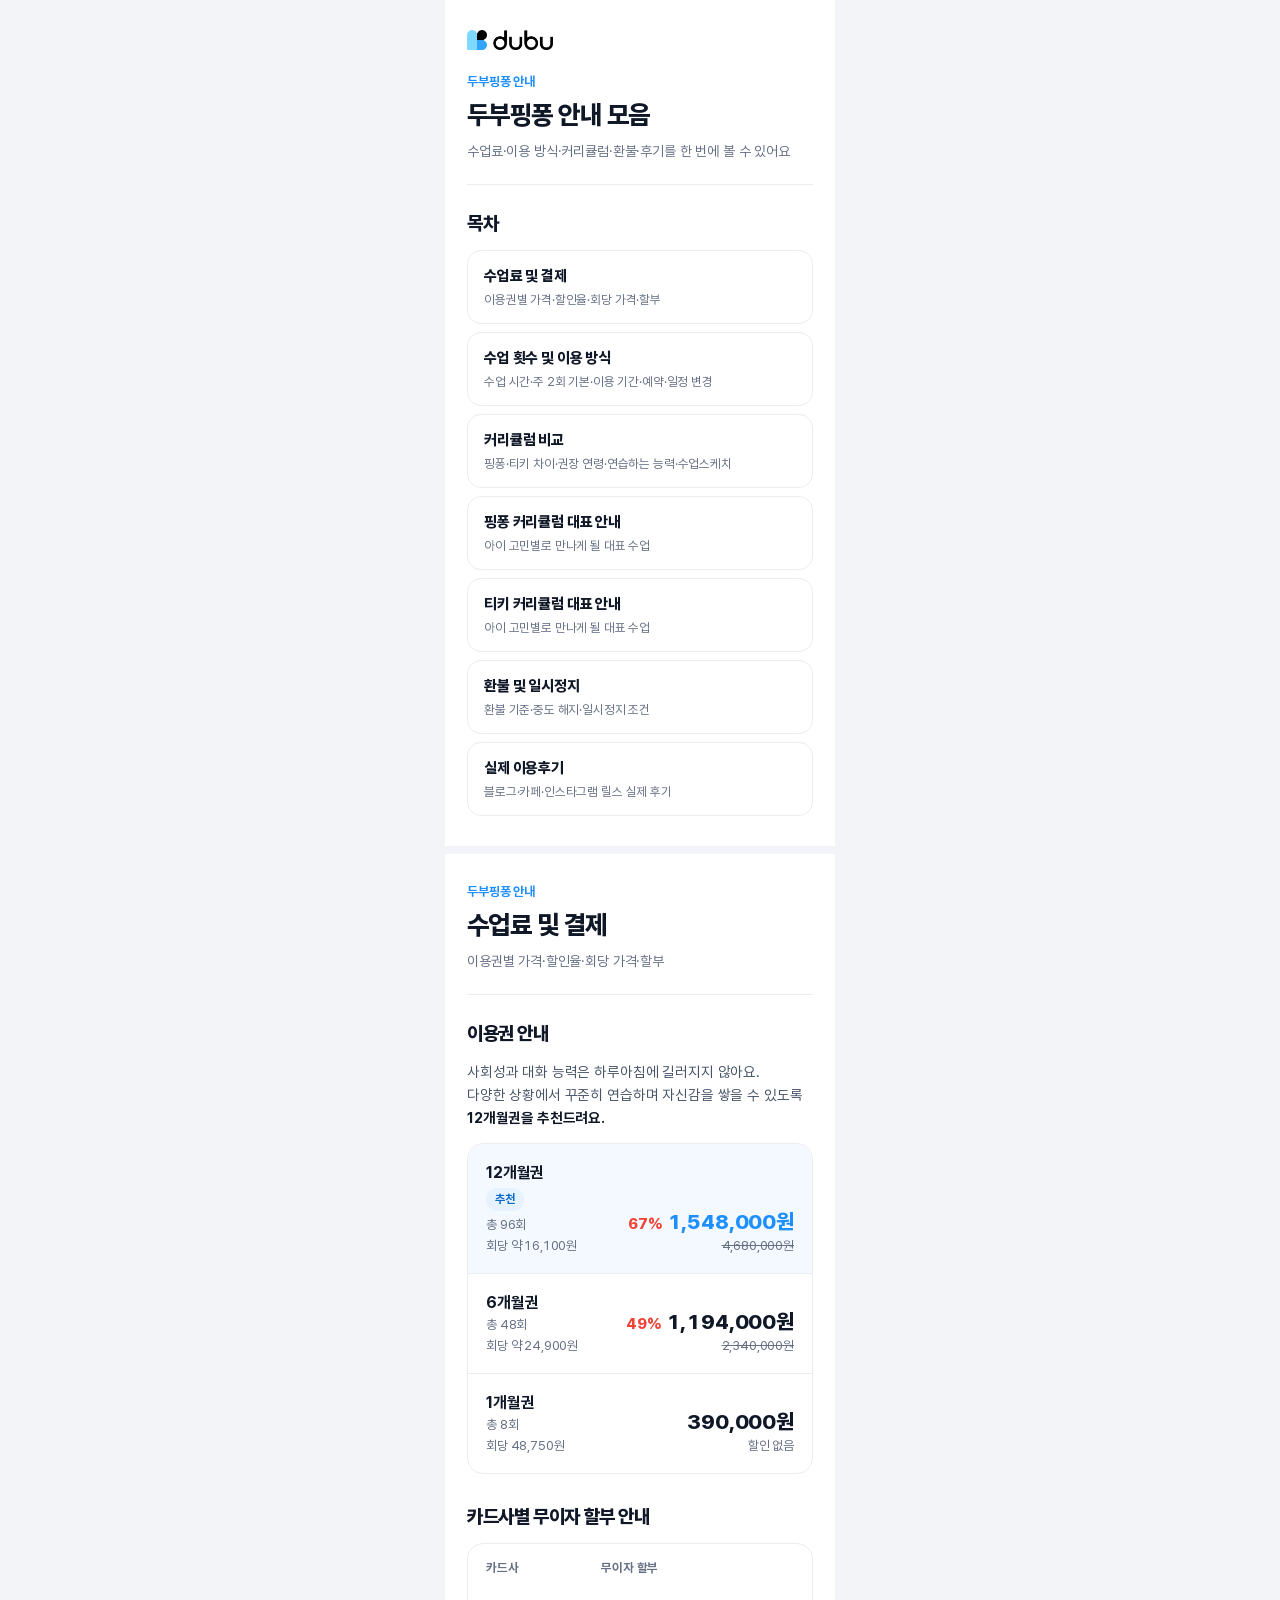
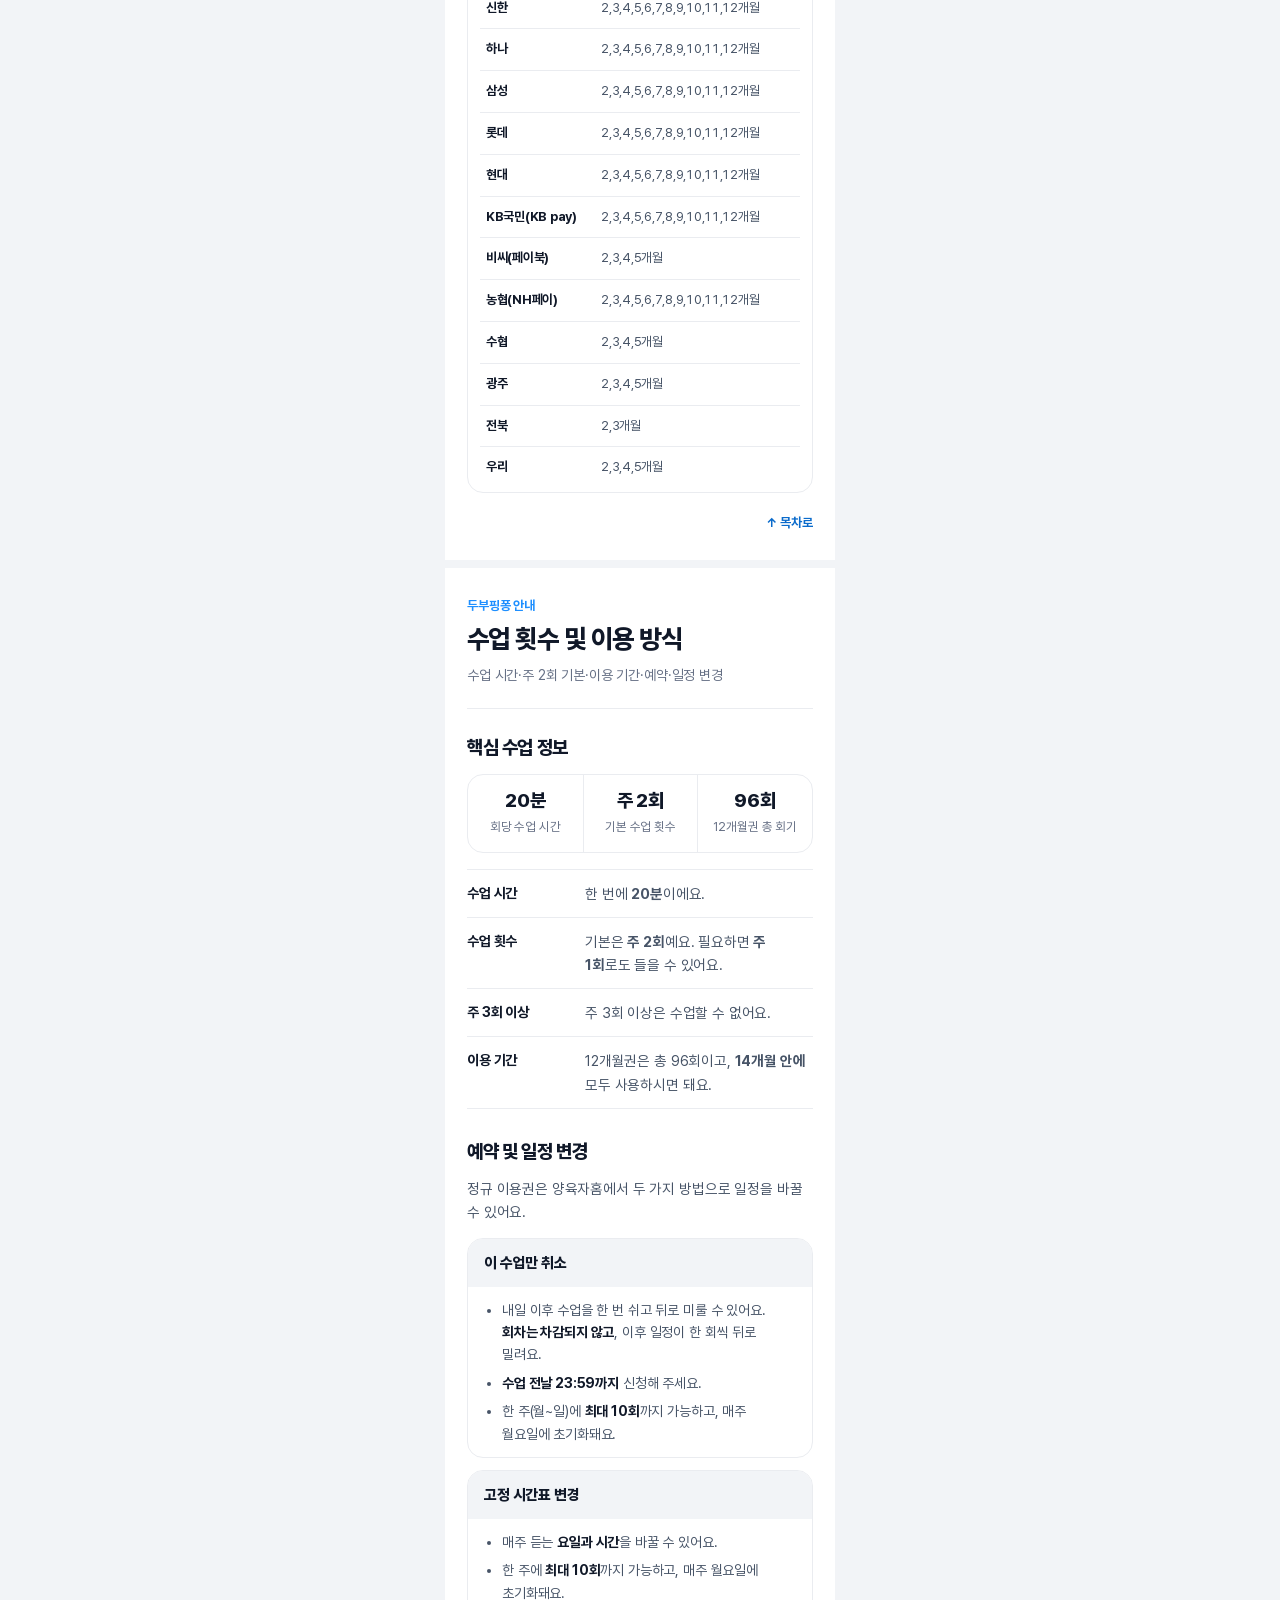
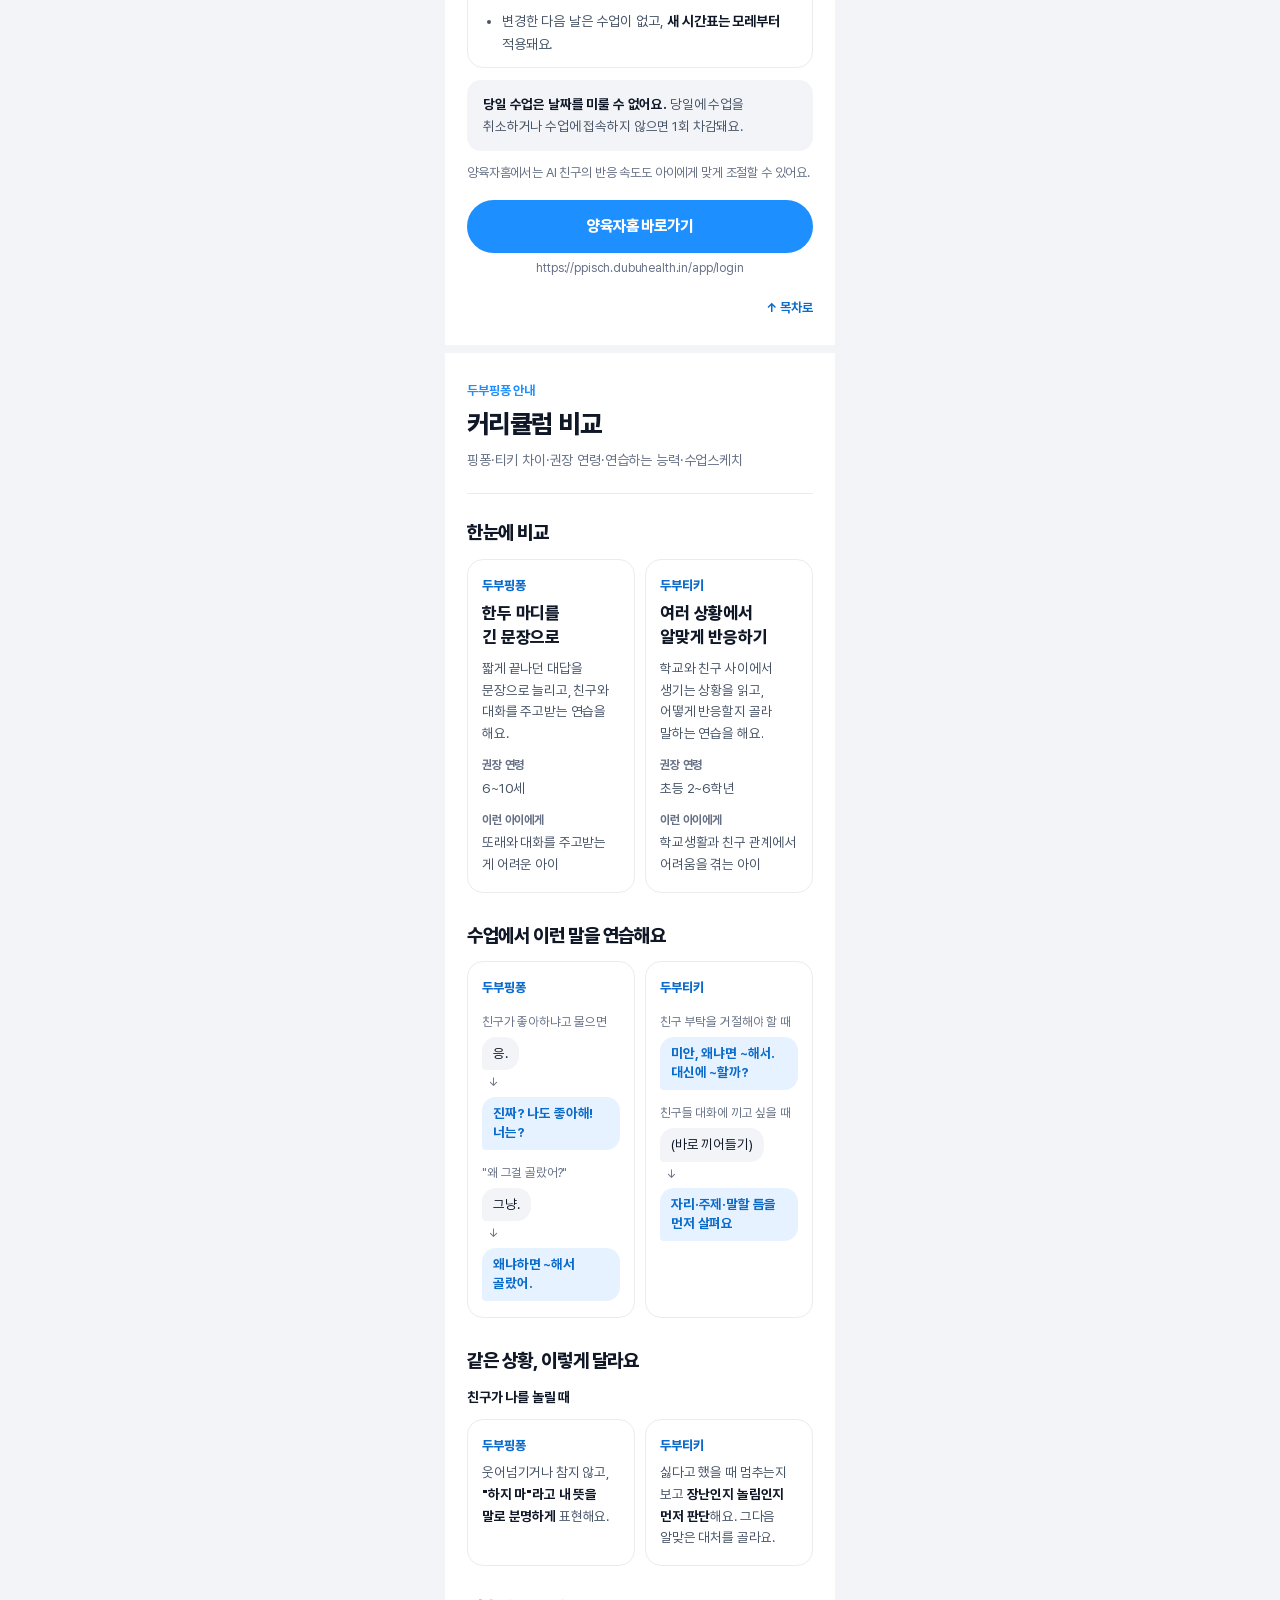
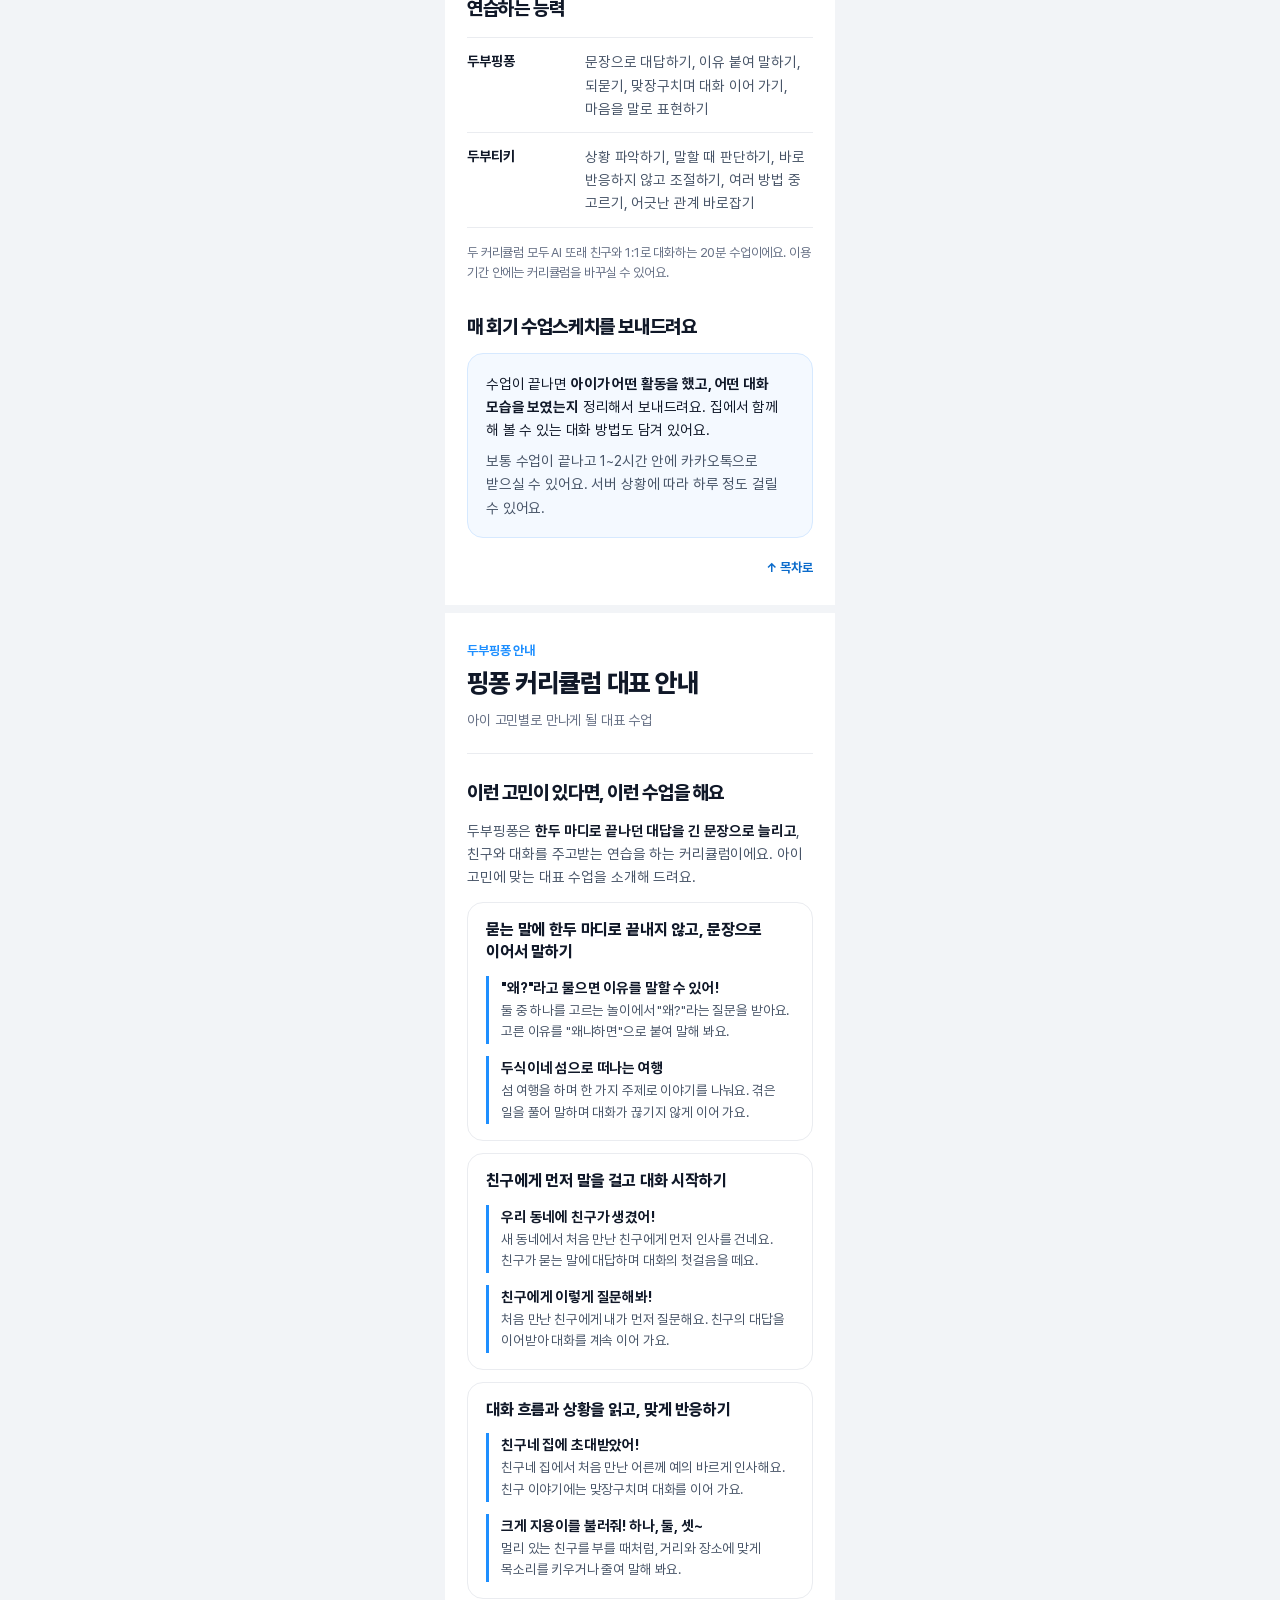
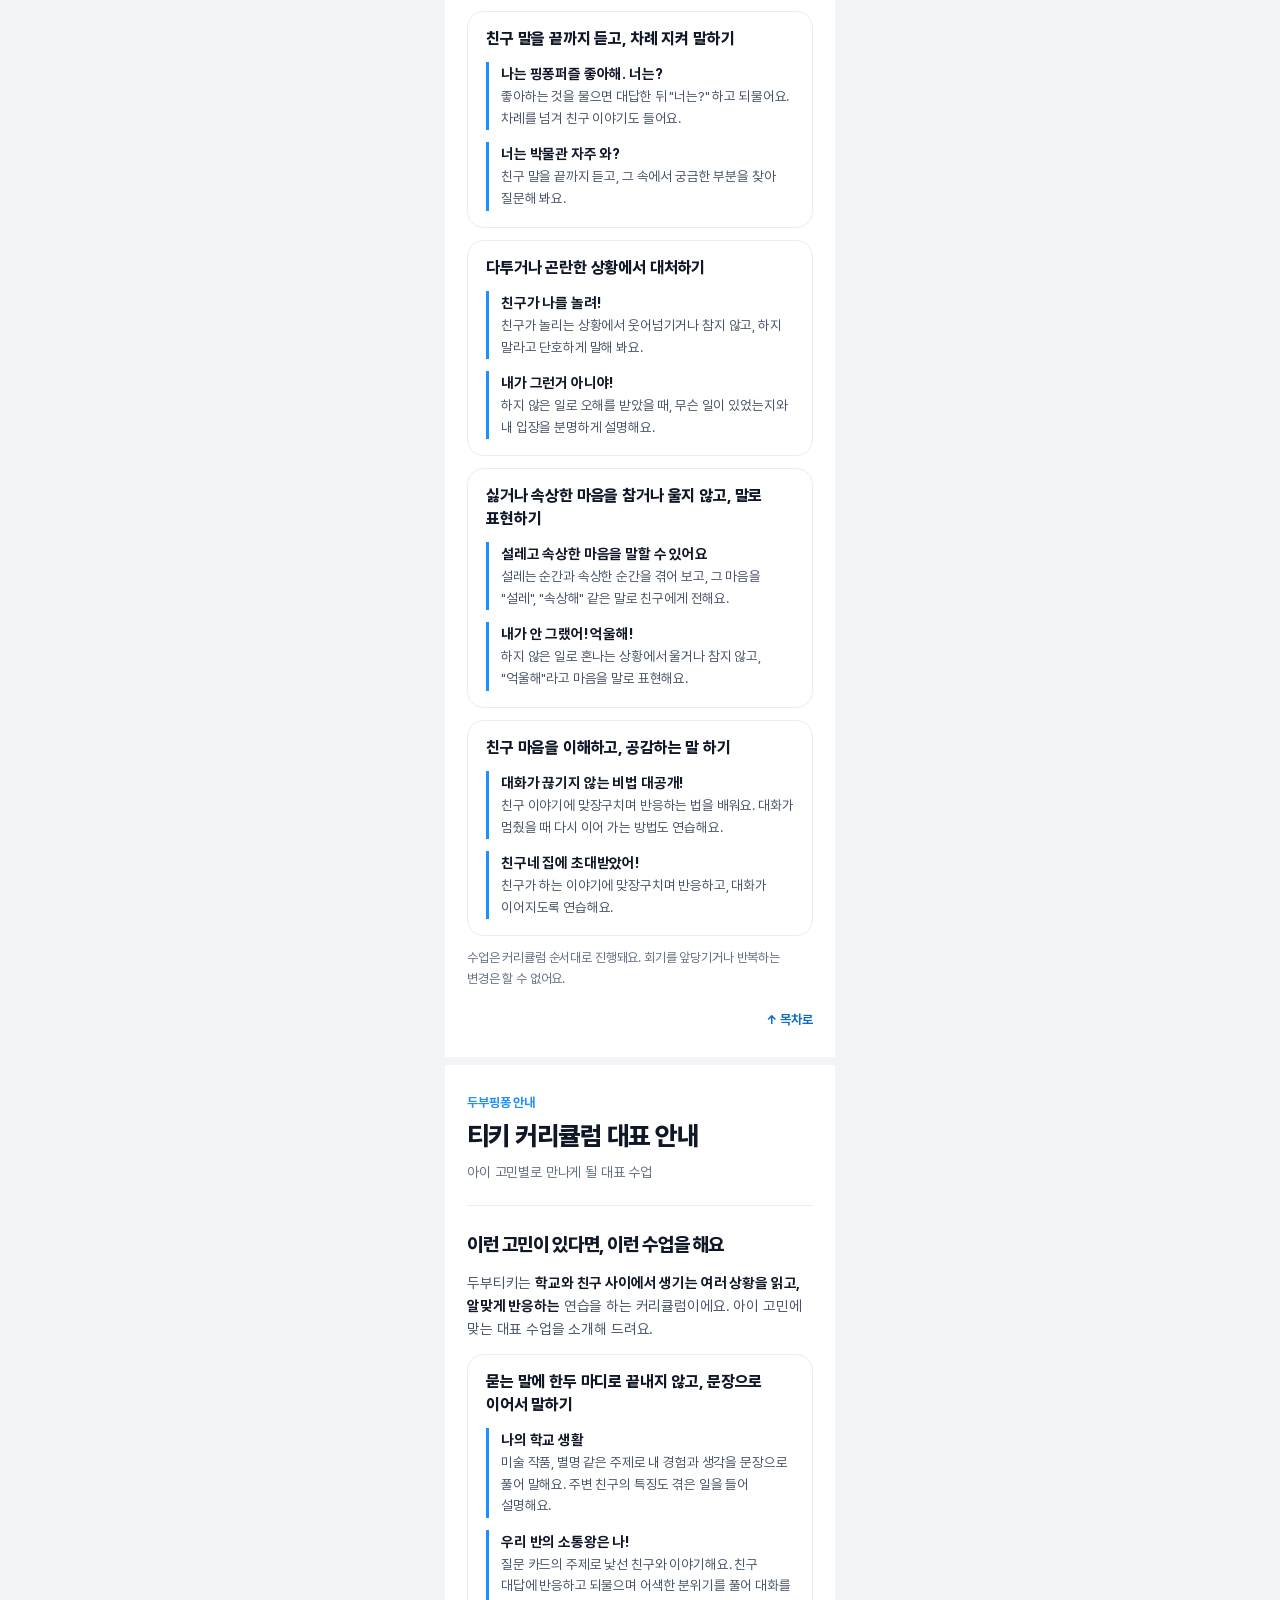
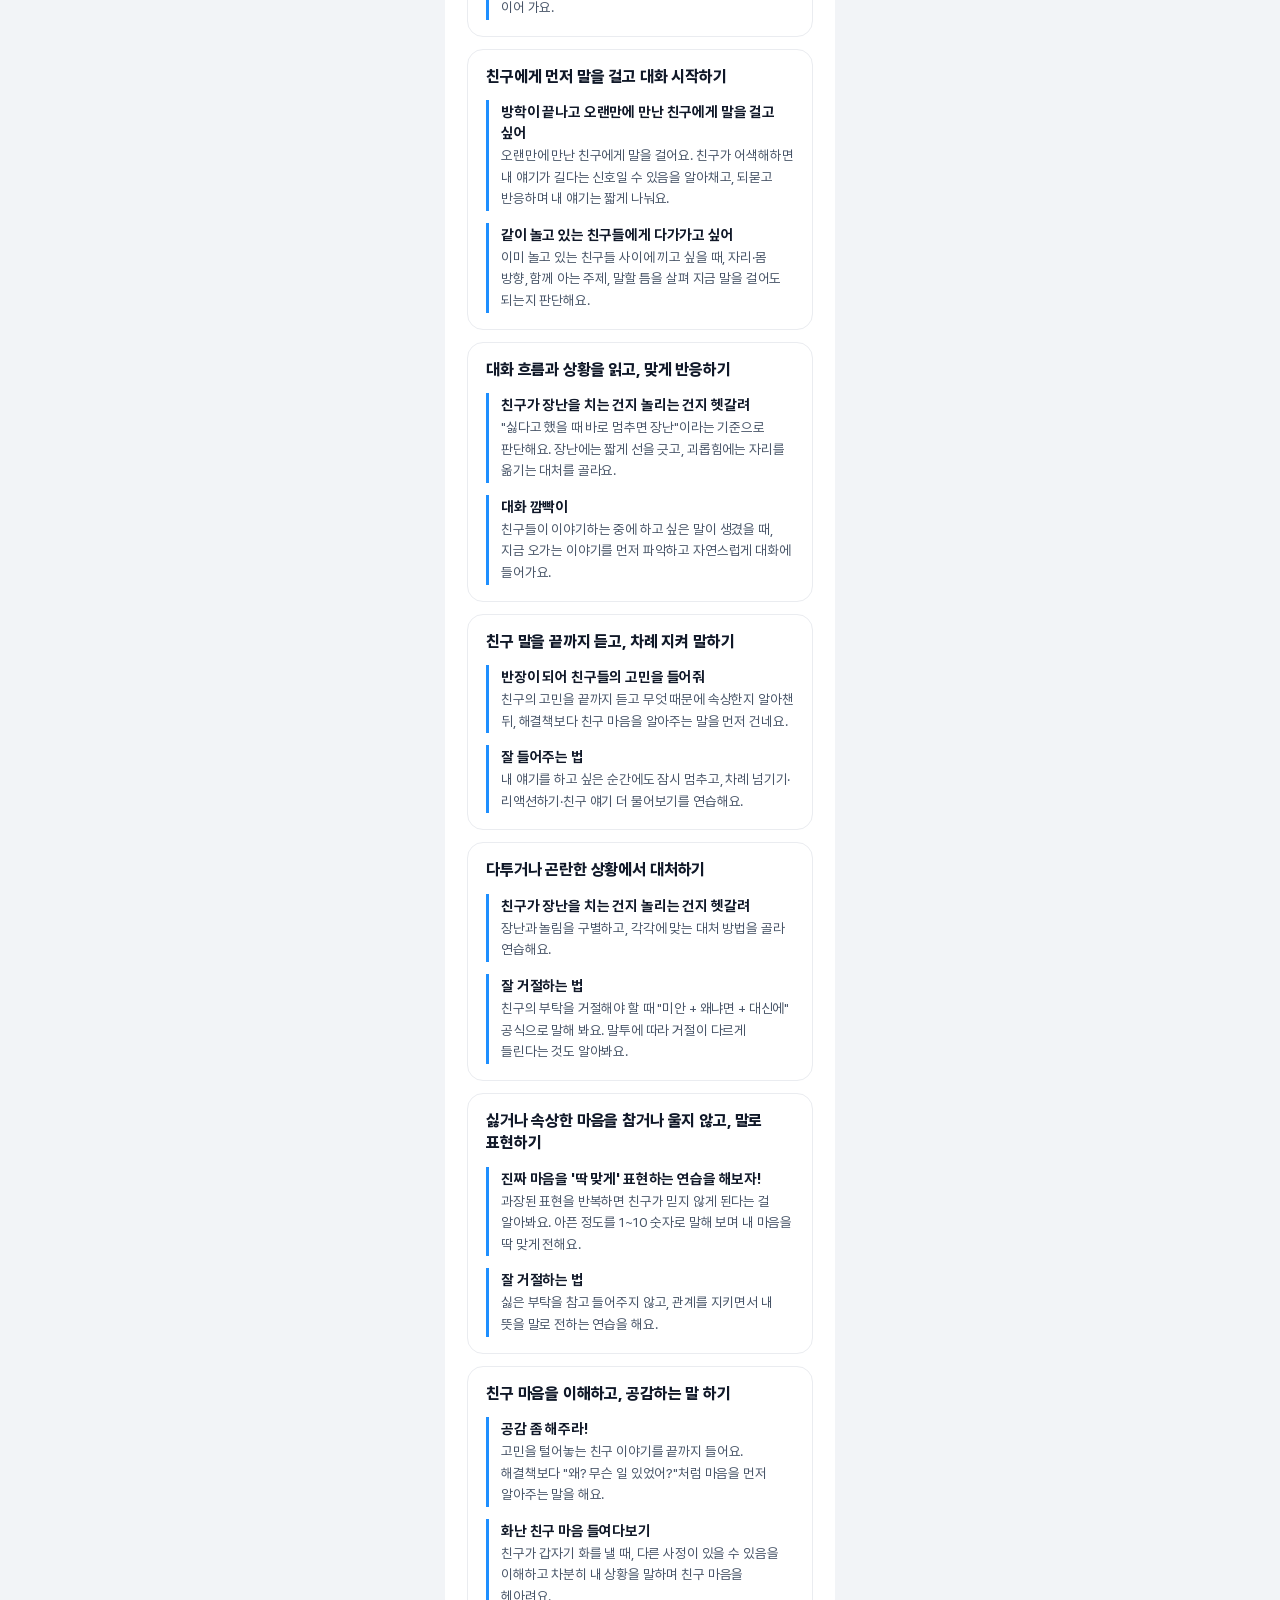
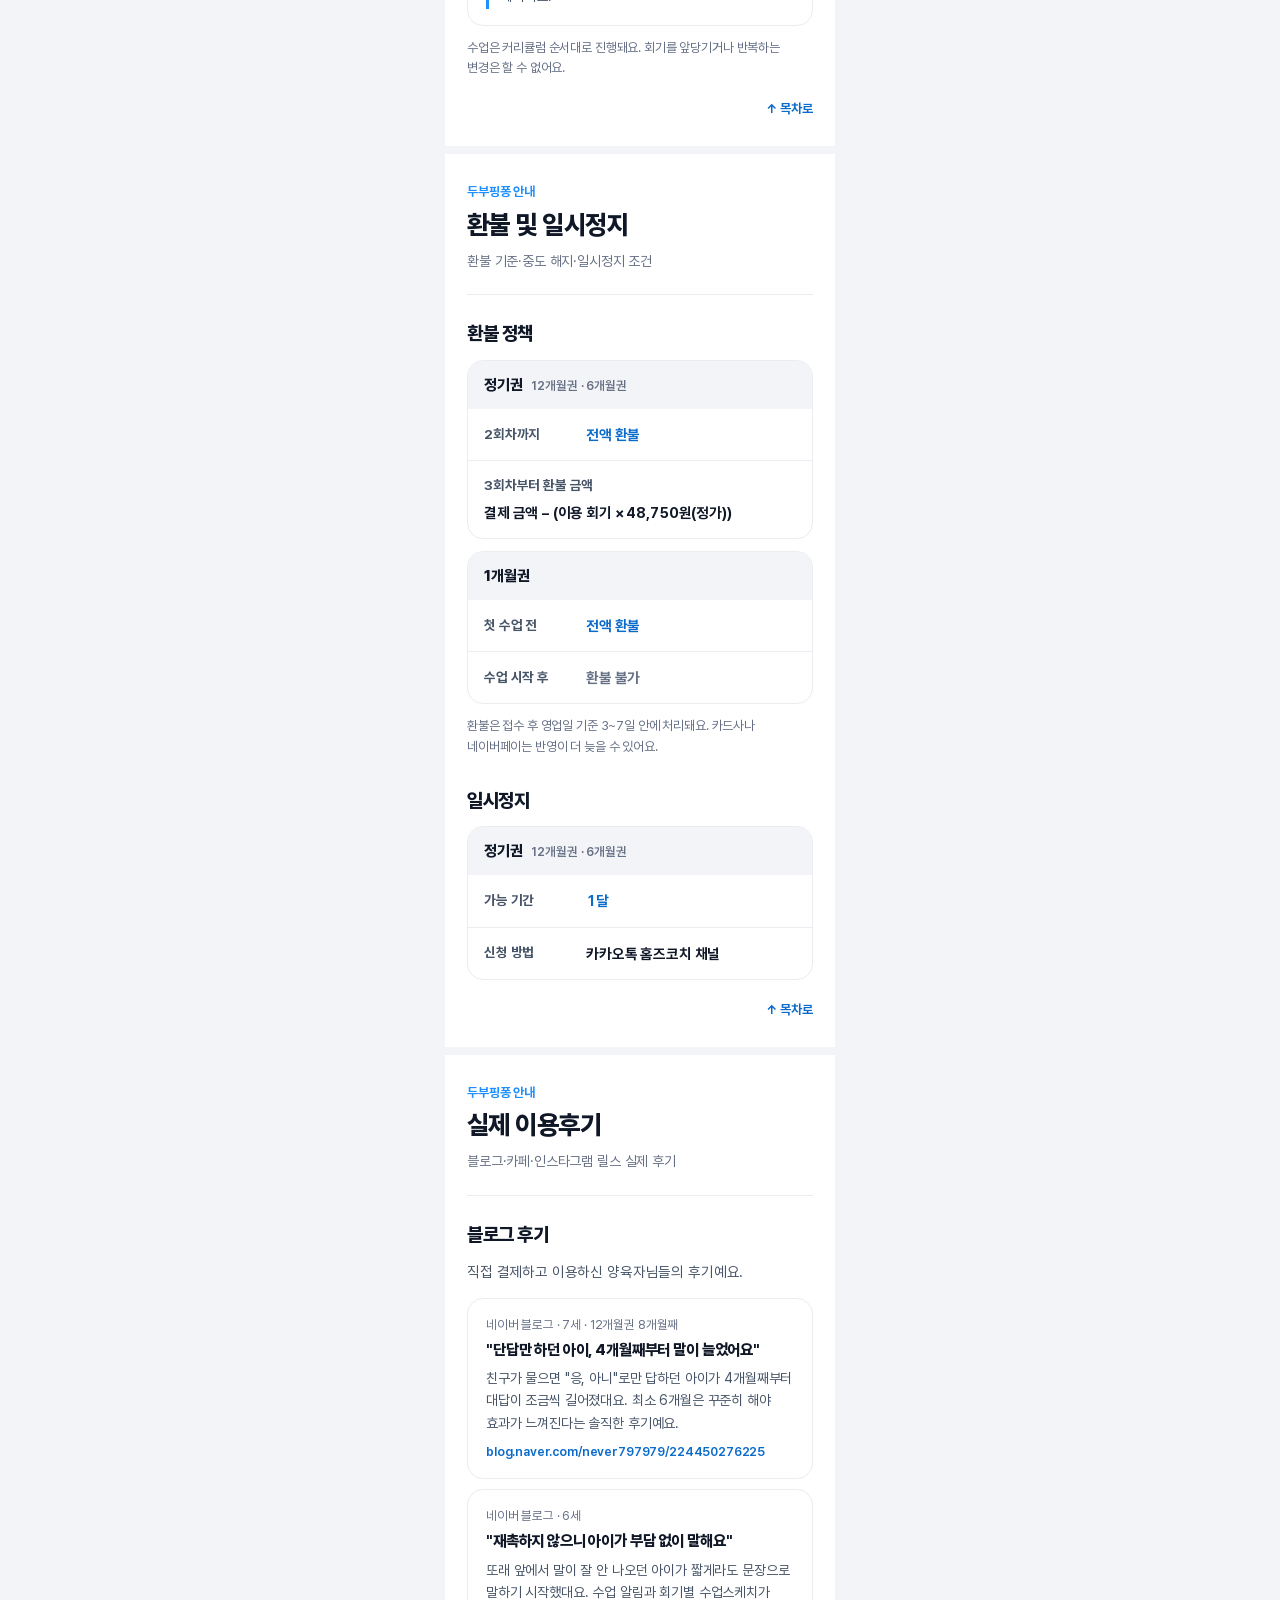
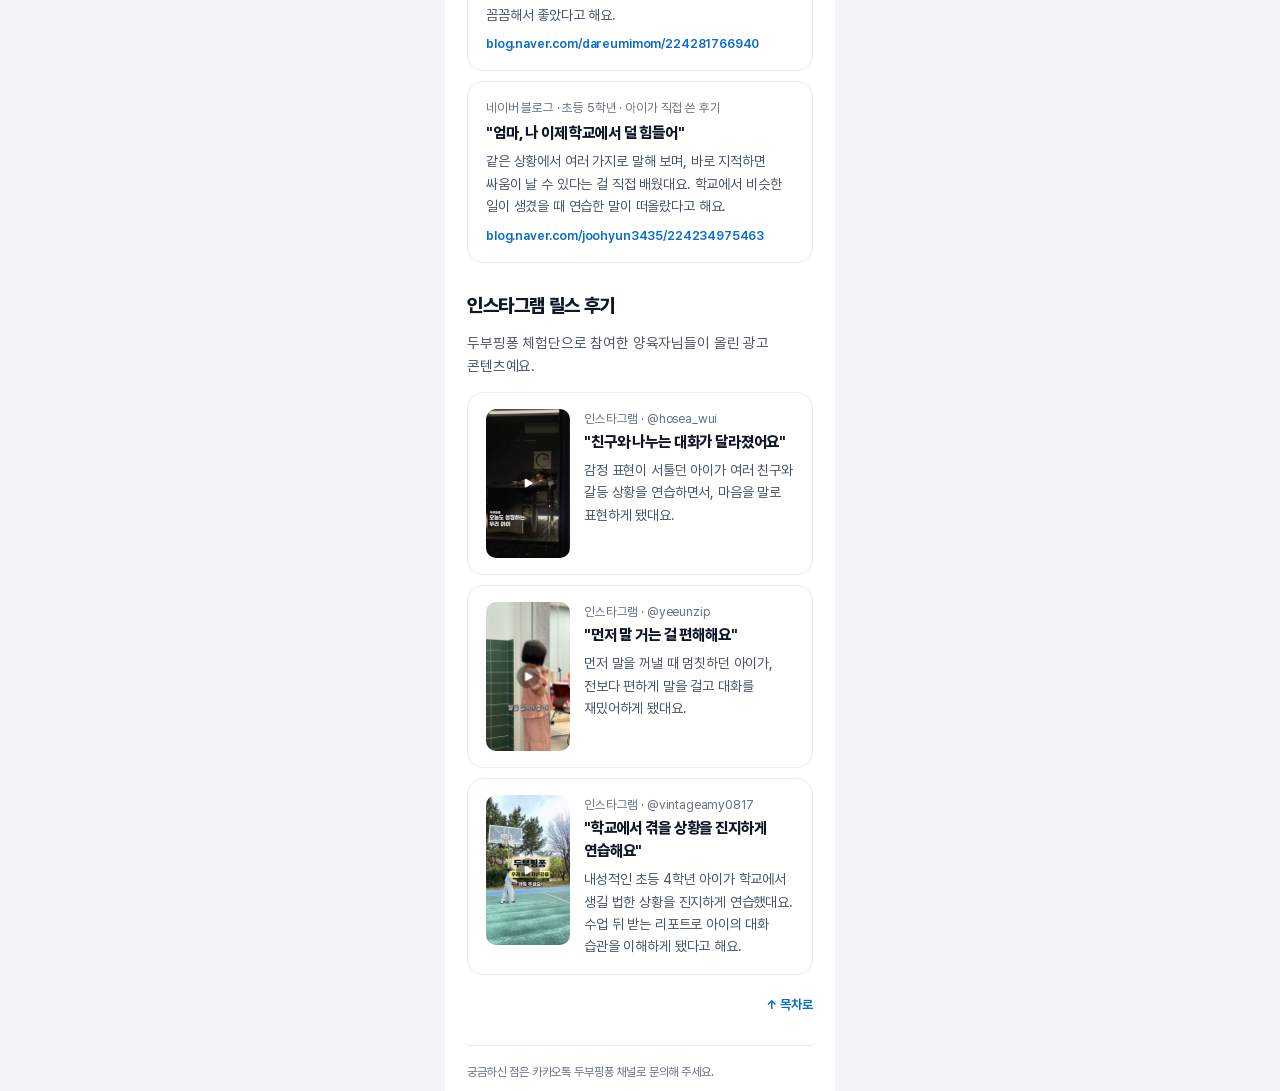
==== commit b221c63b: "일정 변경 안내와 수업 순서 문구 수정 Co-Authored-By: Claude Opus 5.5 <noreply@anthropic.com>" ====
--- a/all.html
+++ b/all.html
@@ -19,7 +19,13 @@
 .totop { display: block; text-align: right; font-size: 13px; font-weight: 700; margin: -10px 0 26px; }
 #fee .install td{font-size:13px;letter-spacing:-0.02em}
 #fee .install td:first-child{white-space:nowrap}
-
+#schedule .chg{border:1px solid var(--line);border-radius:16px;overflow:hidden;break-inside:avoid}
+#schedule .chg+.chg{margin-top:12px}
+#schedule .chg-h{padding:12px 16px;background:var(--gray);font-size:15px;font-weight:800;color:var(--ink)}
+#schedule .chg ul{margin:0;padding:12px 16px 12px 34px;list-style:disc}
+#schedule .chg li{font-size:14px;color:var(--sub);line-height:1.6}
+#schedule .chg li+li{margin-top:6px}
+#schedule .chg li b{color:var(--ink)}
 #curriculum .two{ display: grid; grid-template-columns: 1fr 1fr; gap: 10px; break-inside: avoid; }
 #curriculum .two .card{ padding: 16px 14px; }
 #curriculum .two .card + .card{ margin-top: 0; }
@@ -205,18 +211,30 @@
 
   <section>
     <h2>예약 및 일정 변경</h2>
-    <p class="lede">수업 예약과 일정 변경은 양육자홈에서 직접 하실 수 있어요.</p>
-
-    <ul class="list">
-      <li><b>수업 전날 자정까지</b> 일정을 바꿀 수 있어요.</li>
-      <li>일정 변경은 <b>한 달에 최대 10회</b>까지 가능해요.</li>
-      <li>매주 듣는 <b>고정 요일과 시간</b>도 양육자홈에서 바꿀 수 있어요.</li>
-      <li>AI 친구의 <b>반응 속도</b>도 양육자홈에서 아이에게 맞게 조절할 수 있어요.</li>
-    </ul>
+    <p class="lede">정규 이용권은 양육자홈에서 두 가지 방법으로 일정을 바꿀 수 있어요.</p>
+
+    <div class="chg">
+      <div class="chg-h">이 수업만 취소</div>
+      <ul>
+        <li>내일 이후 수업을 한 번 쉬고 뒤로 미룰 수 있어요. <b>회차는 차감되지 않고</b>, 이후 일정이 한 회씩 뒤로 밀려요.</li>
+        <li><b>수업 전날 23:59까지</b> 신청해 주세요.</li>
+        <li>한 주(월~일)에 <b>최대 10회</b>까지 가능하고, 매주 월요일에 초기화돼요.</li>
+      </ul>
+    </div>
+    <div class="chg">
+      <div class="chg-h">고정 시간표 변경</div>
+      <ul>
+        <li>매주 듣는 <b>요일과 시간</b>을 바꿀 수 있어요.</li>
+        <li>한 주에 <b>최대 10회</b>까지 가능하고, 매주 월요일에 초기화돼요.</li>
+        <li>변경한 다음 날은 수업이 없고, <b>새 시간표는 모레부터</b> 적용돼요.</li>
+      </ul>
+    </div>
 
     <div class="note mt12">
-      <b>당일 취소하거나 수업에 접속하지 않으면</b> 그 회기는 사용한 것으로 차감돼요.
-    </div>
+      <b>당일 수업은 날짜를 미룰 수 없어요.</b> 당일에 수업을 취소하거나 수업에 접속하지 않으면 1회 차감돼요.
+    </div>
+
+    <p class="small mt12">양육자홈에서는 AI 친구의 반응 속도도 아이에게 맞게 조절할 수 있어요.</p>
 
     <a class="btn mt16" href="https://ppisch.dubuhealth.in/app/login">양육자홈 바로가기</a>
     <a class="url" href="https://ppisch.dubuhealth.in/app/login">https://ppisch.dubuhealth.in/app/login</a>
@@ -426,7 +444,7 @@
       </div>
     </div>
 
-    <p class="small mt12">아이의 반응에 따라 수업 순서는 일부 달라질 수 있어요.</p>
+    <p class="small mt12">수업은 커리큘럼 순서대로 진행돼요. 회기를 앞당기거나 반복하는 변경은 할 수 없어요.</p>
   </section>
 
   
@@ -532,7 +550,7 @@
       </div>
     </div>
 
-    <p class="small mt12">아이의 반응에 따라 수업 순서는 일부 달라질 수 있어요.</p>
+    <p class="small mt12">수업은 커리큘럼 순서대로 진행돼요. 회기를 앞당기거나 반복하는 변경은 할 수 없어요.</p>
   </section>
 
   
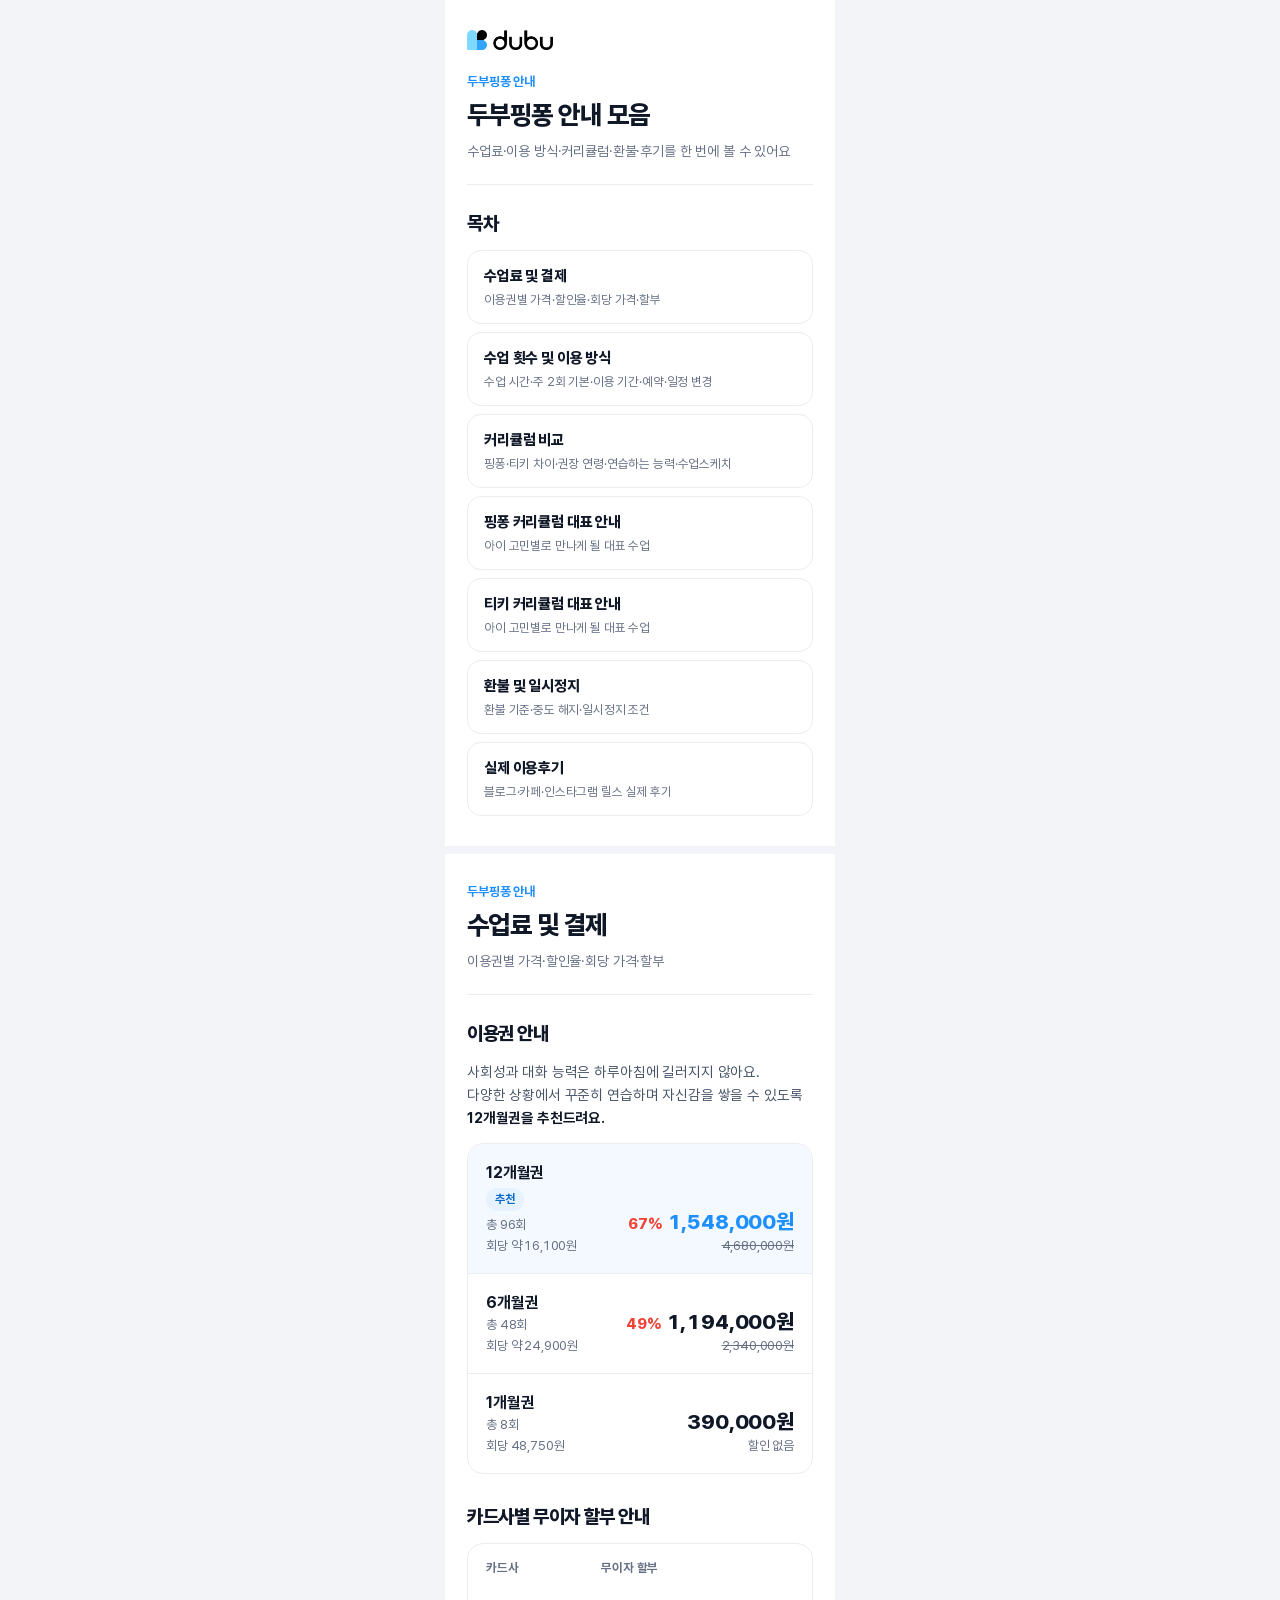
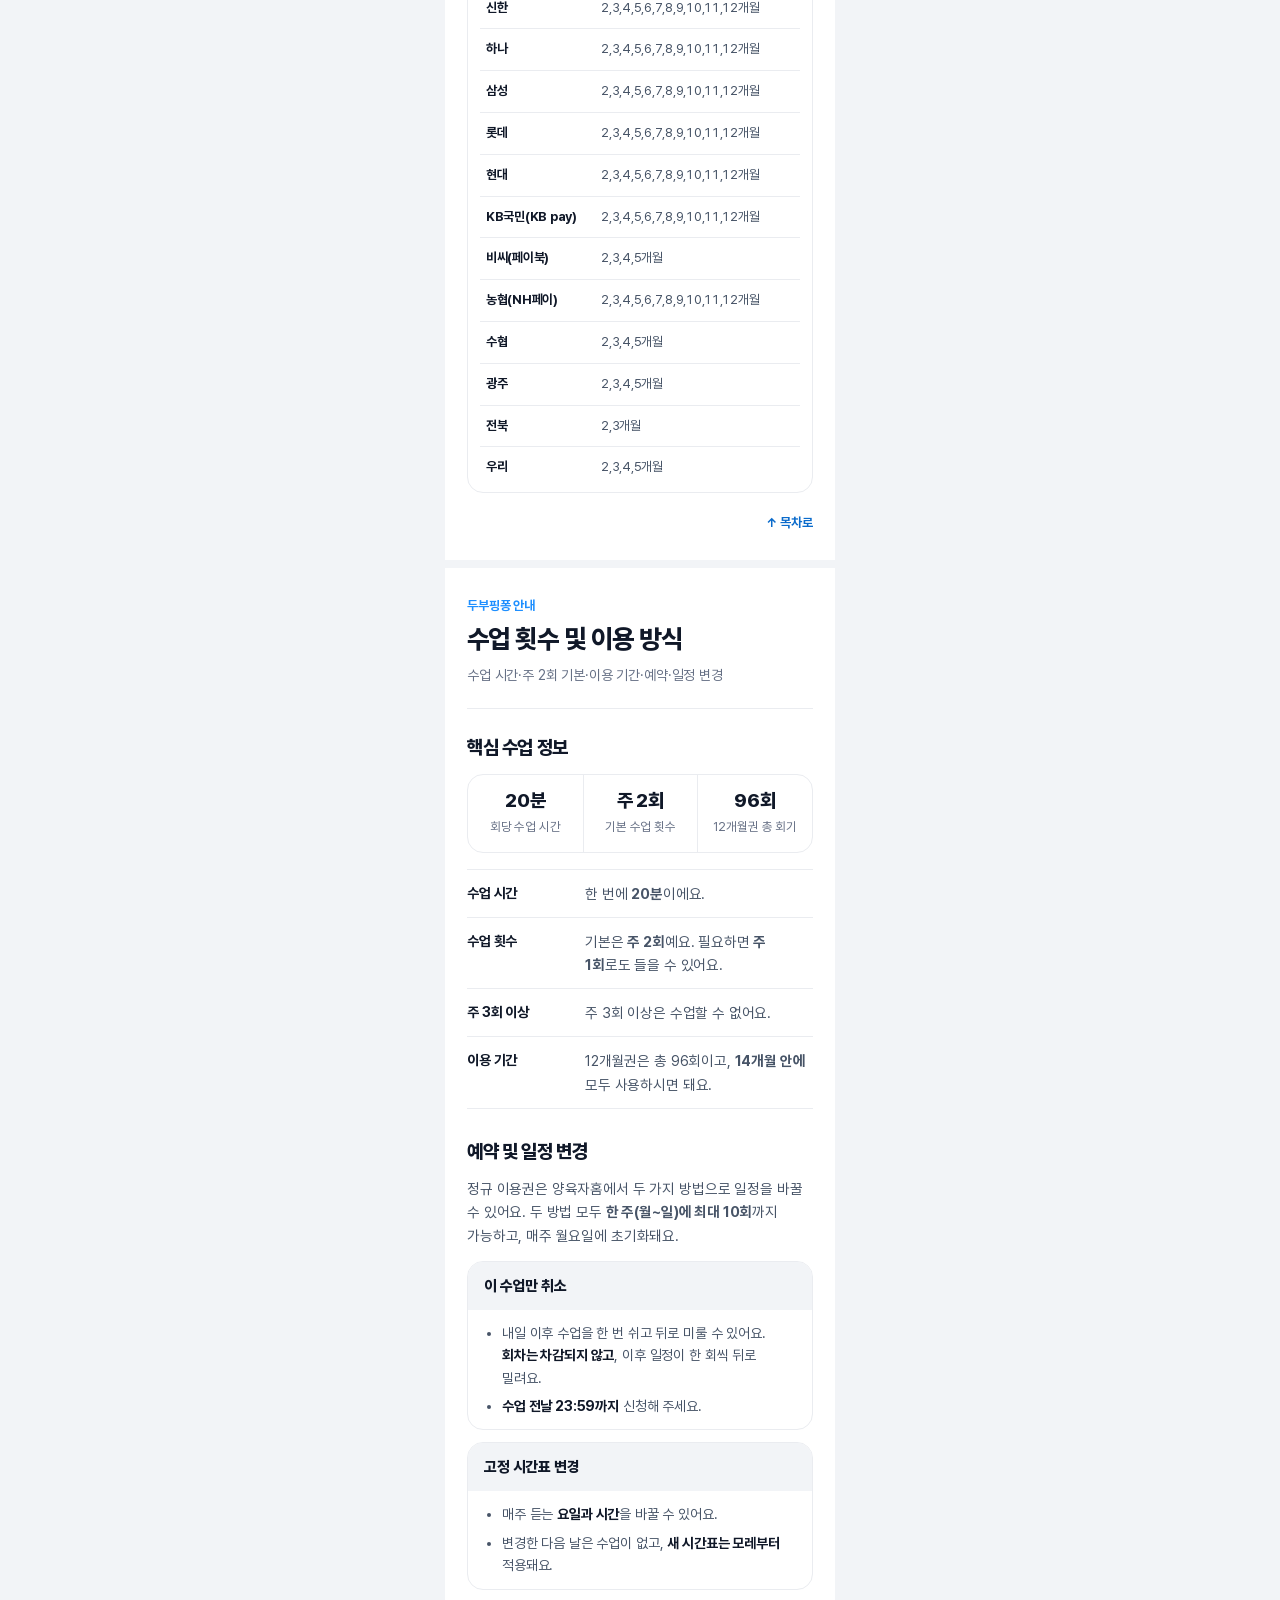
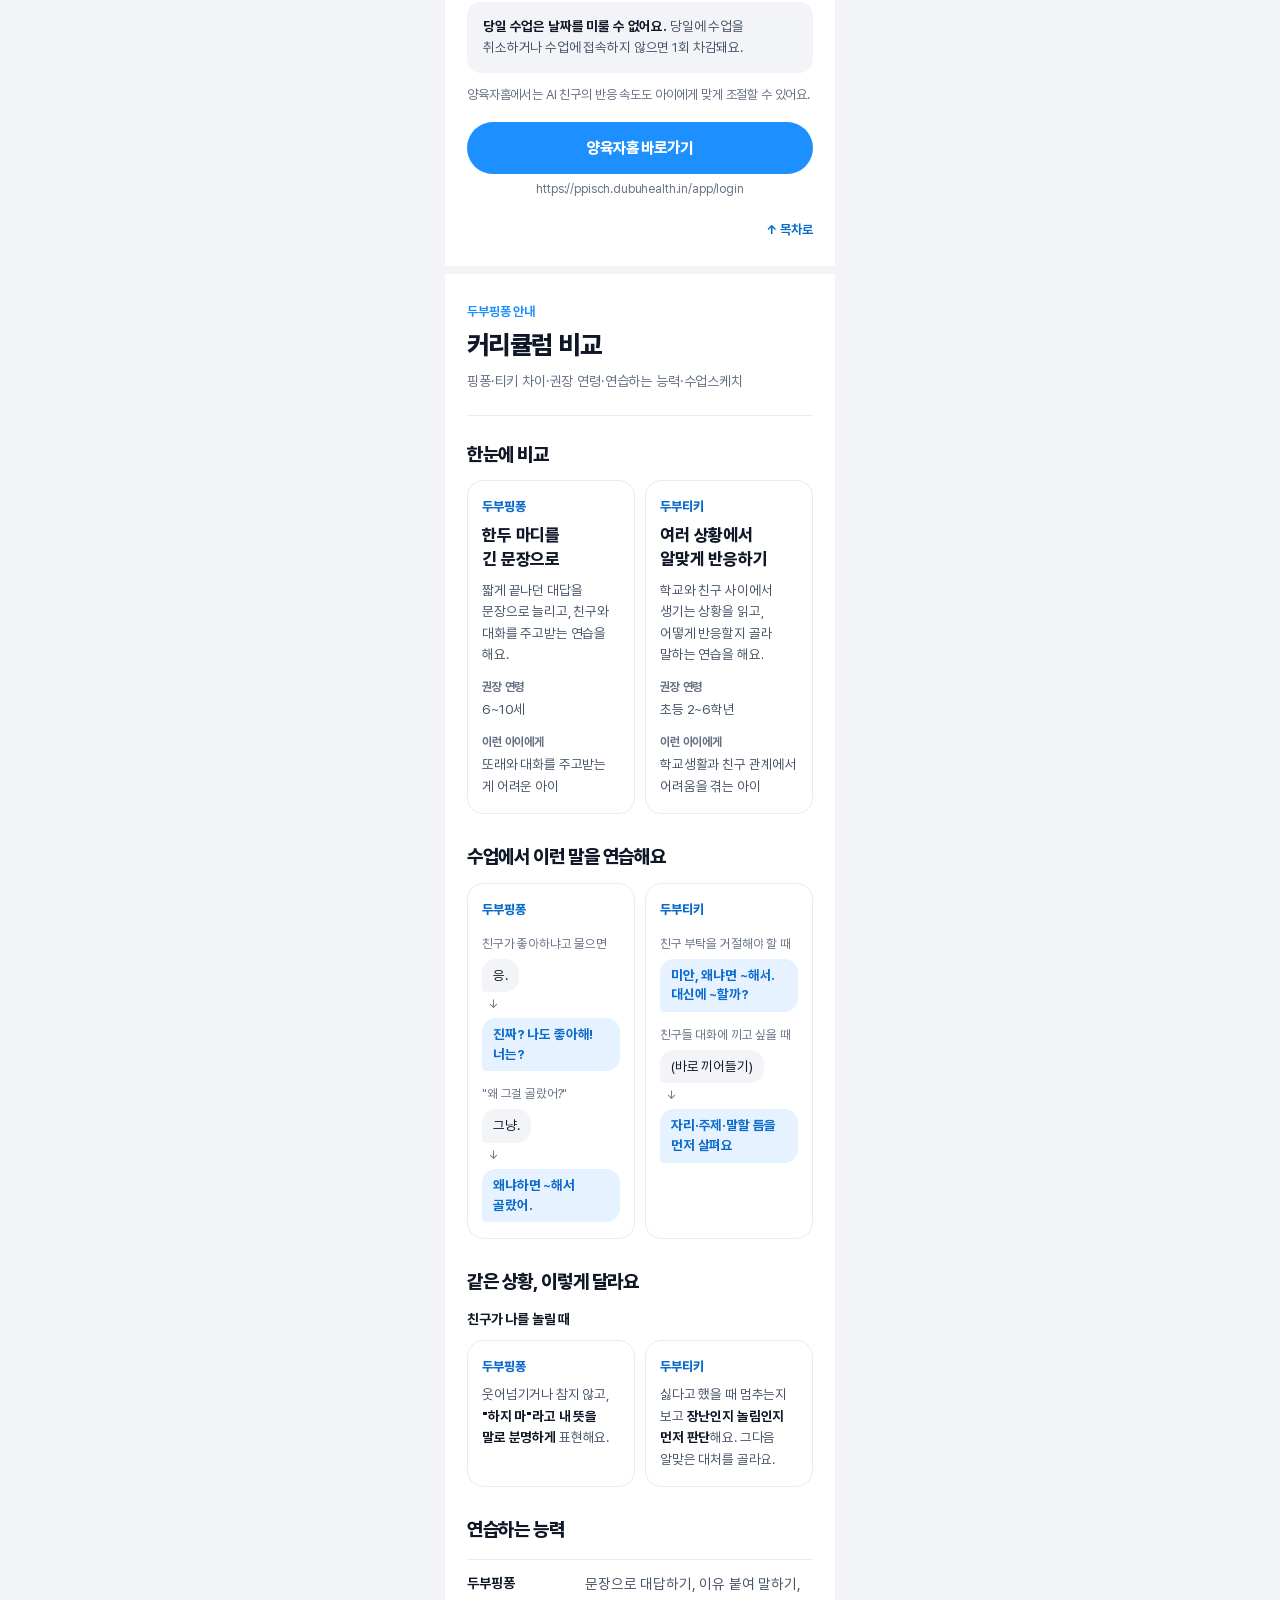
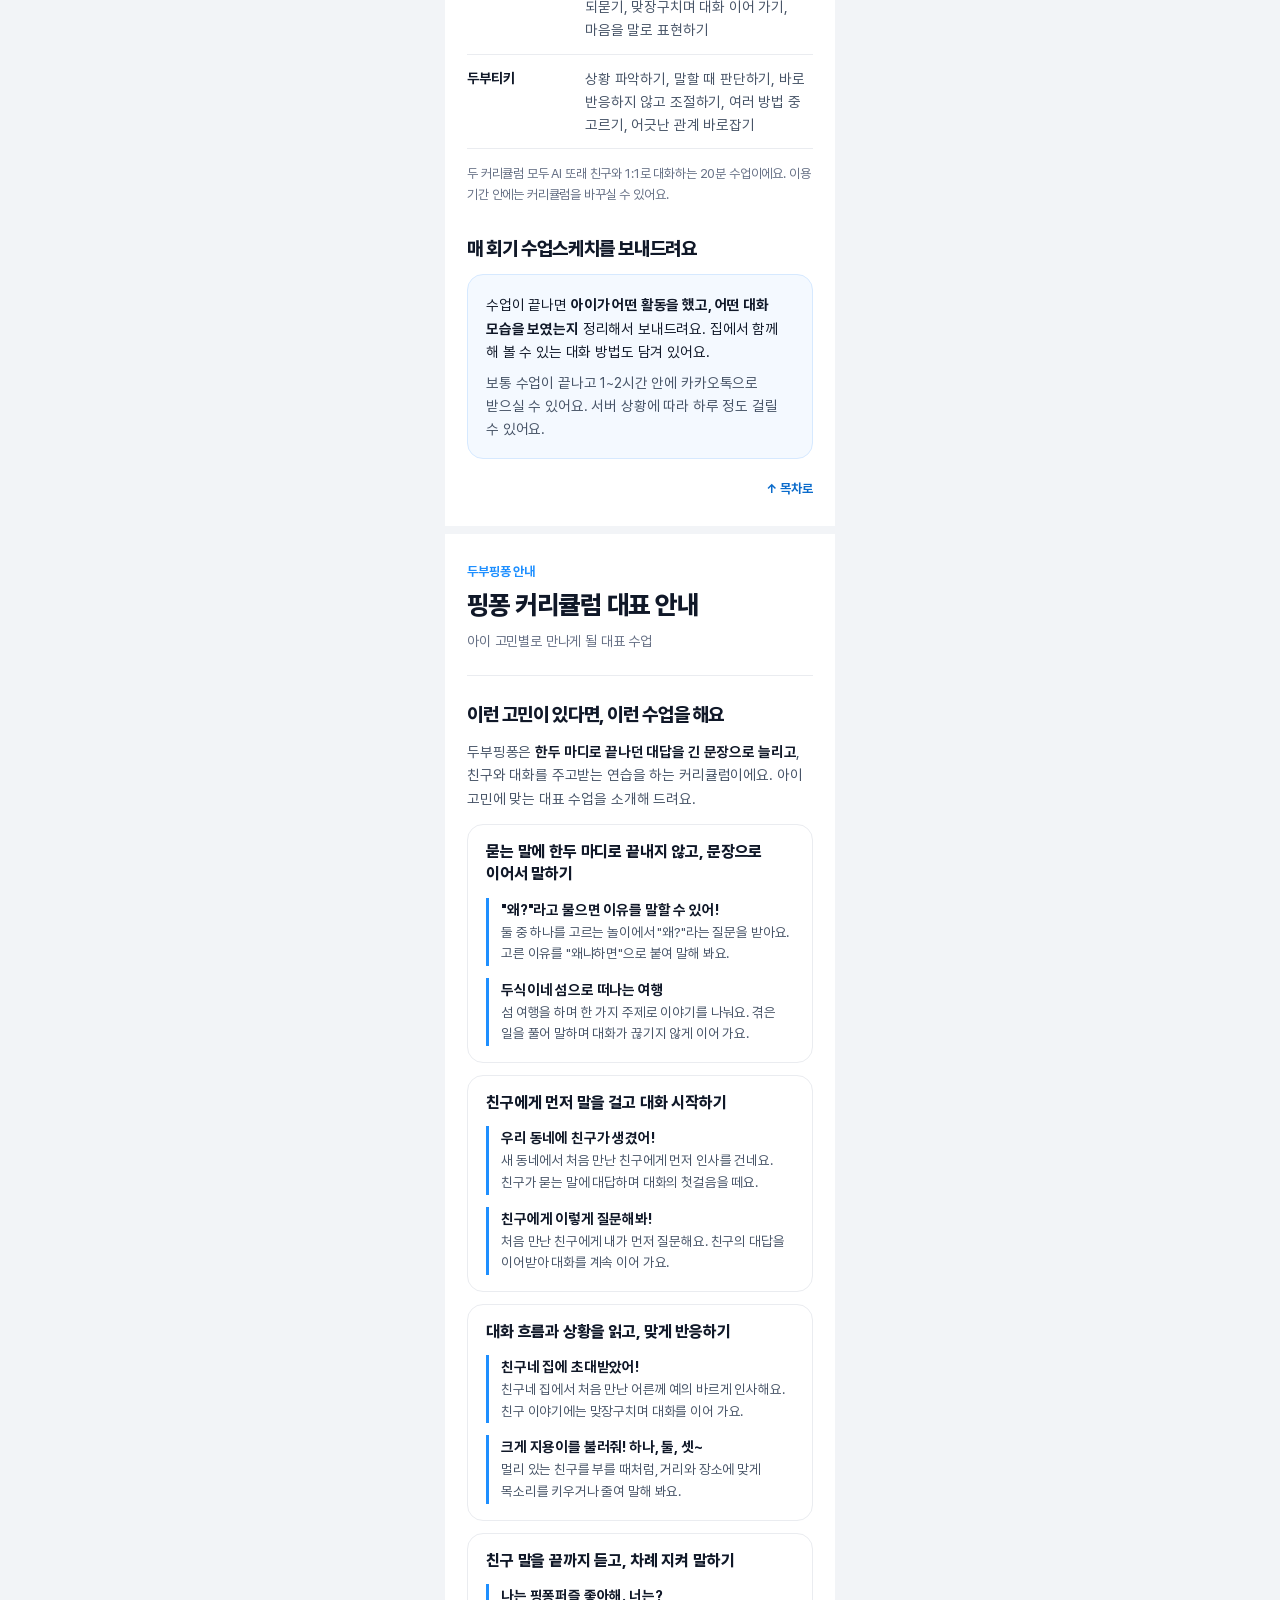
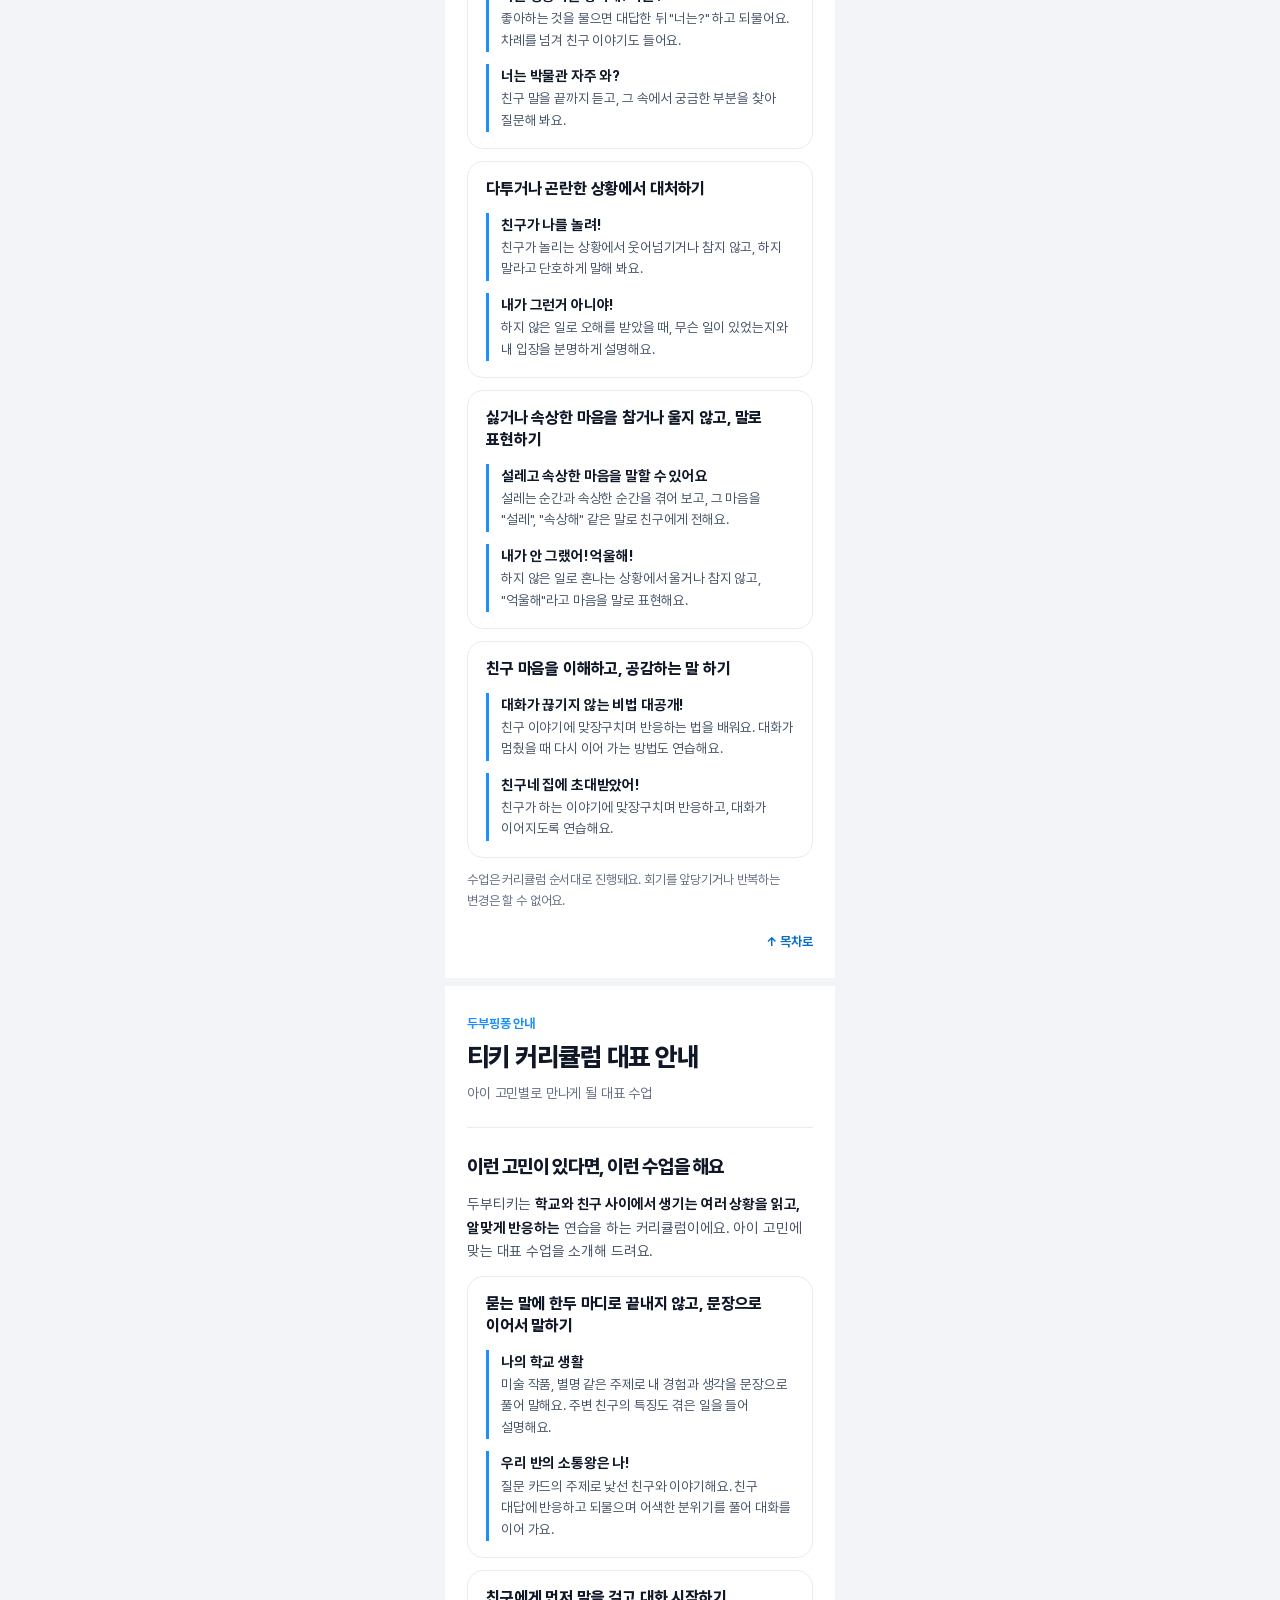
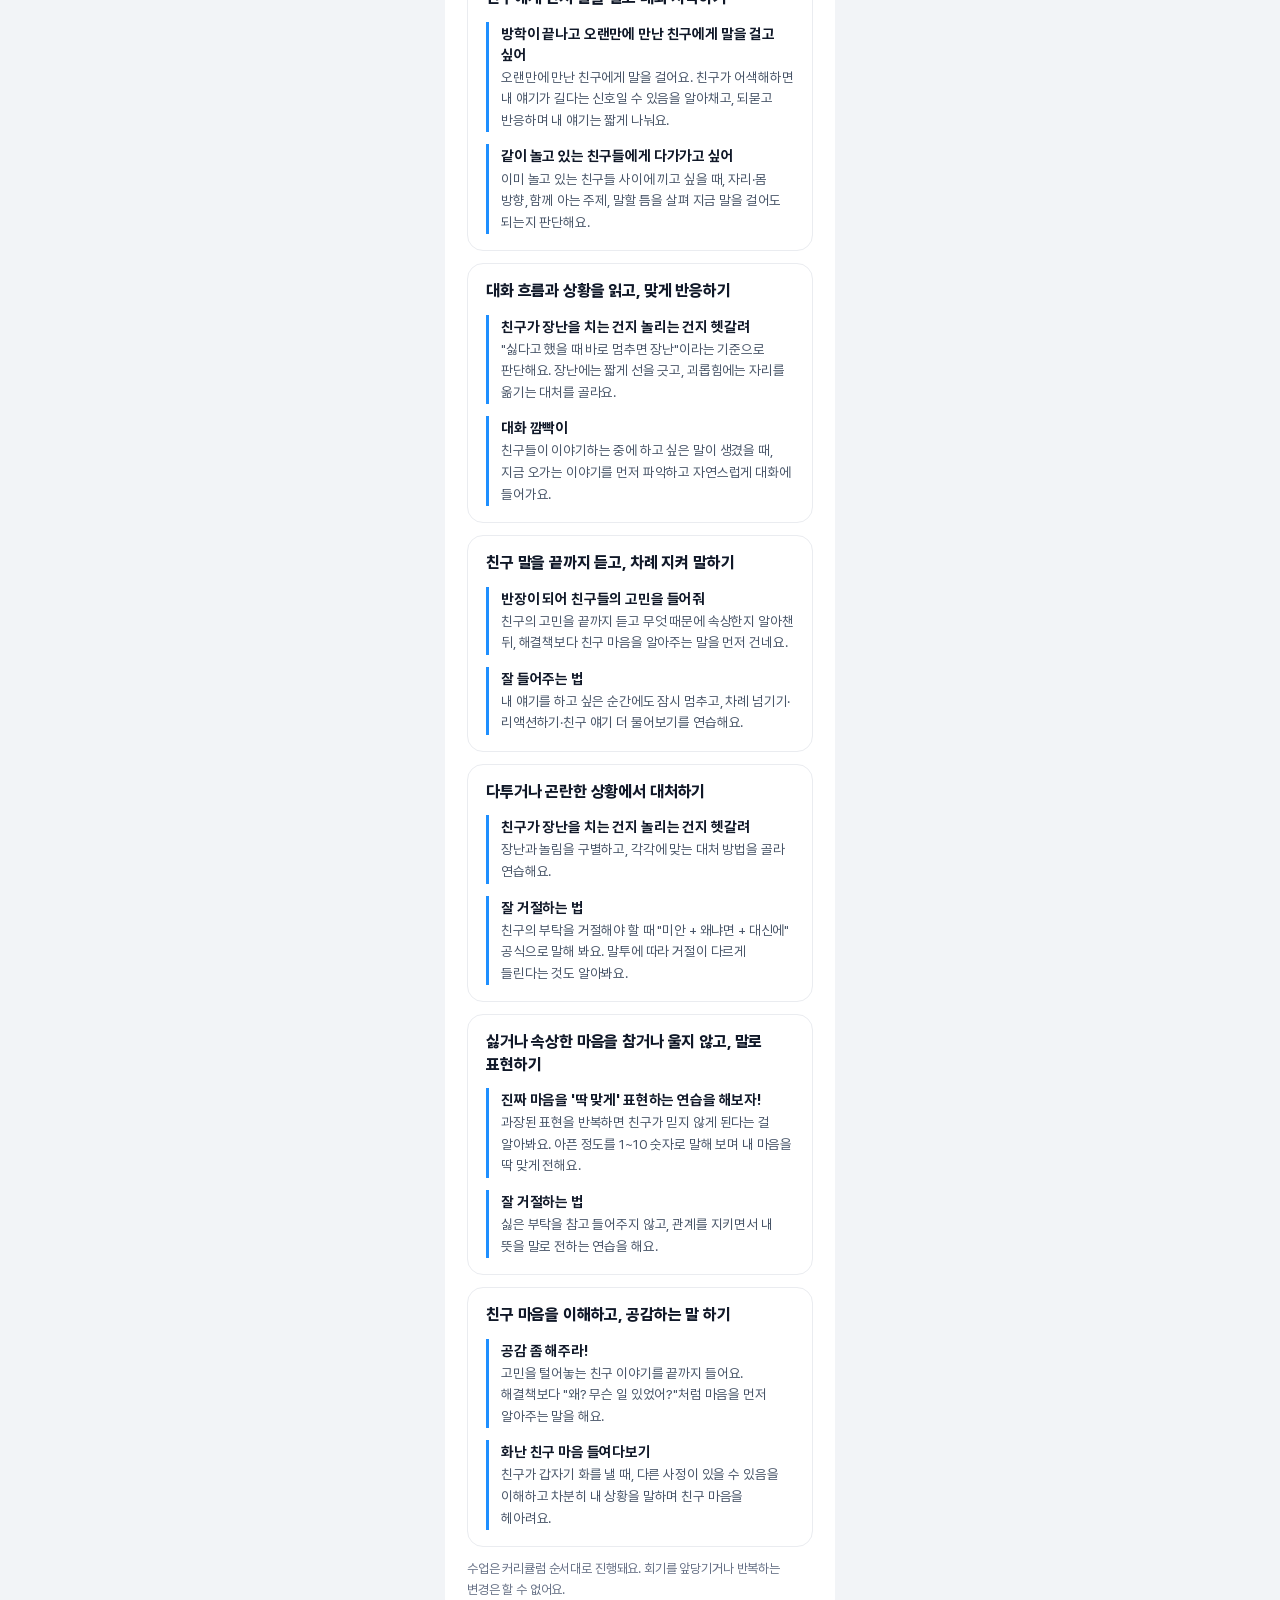
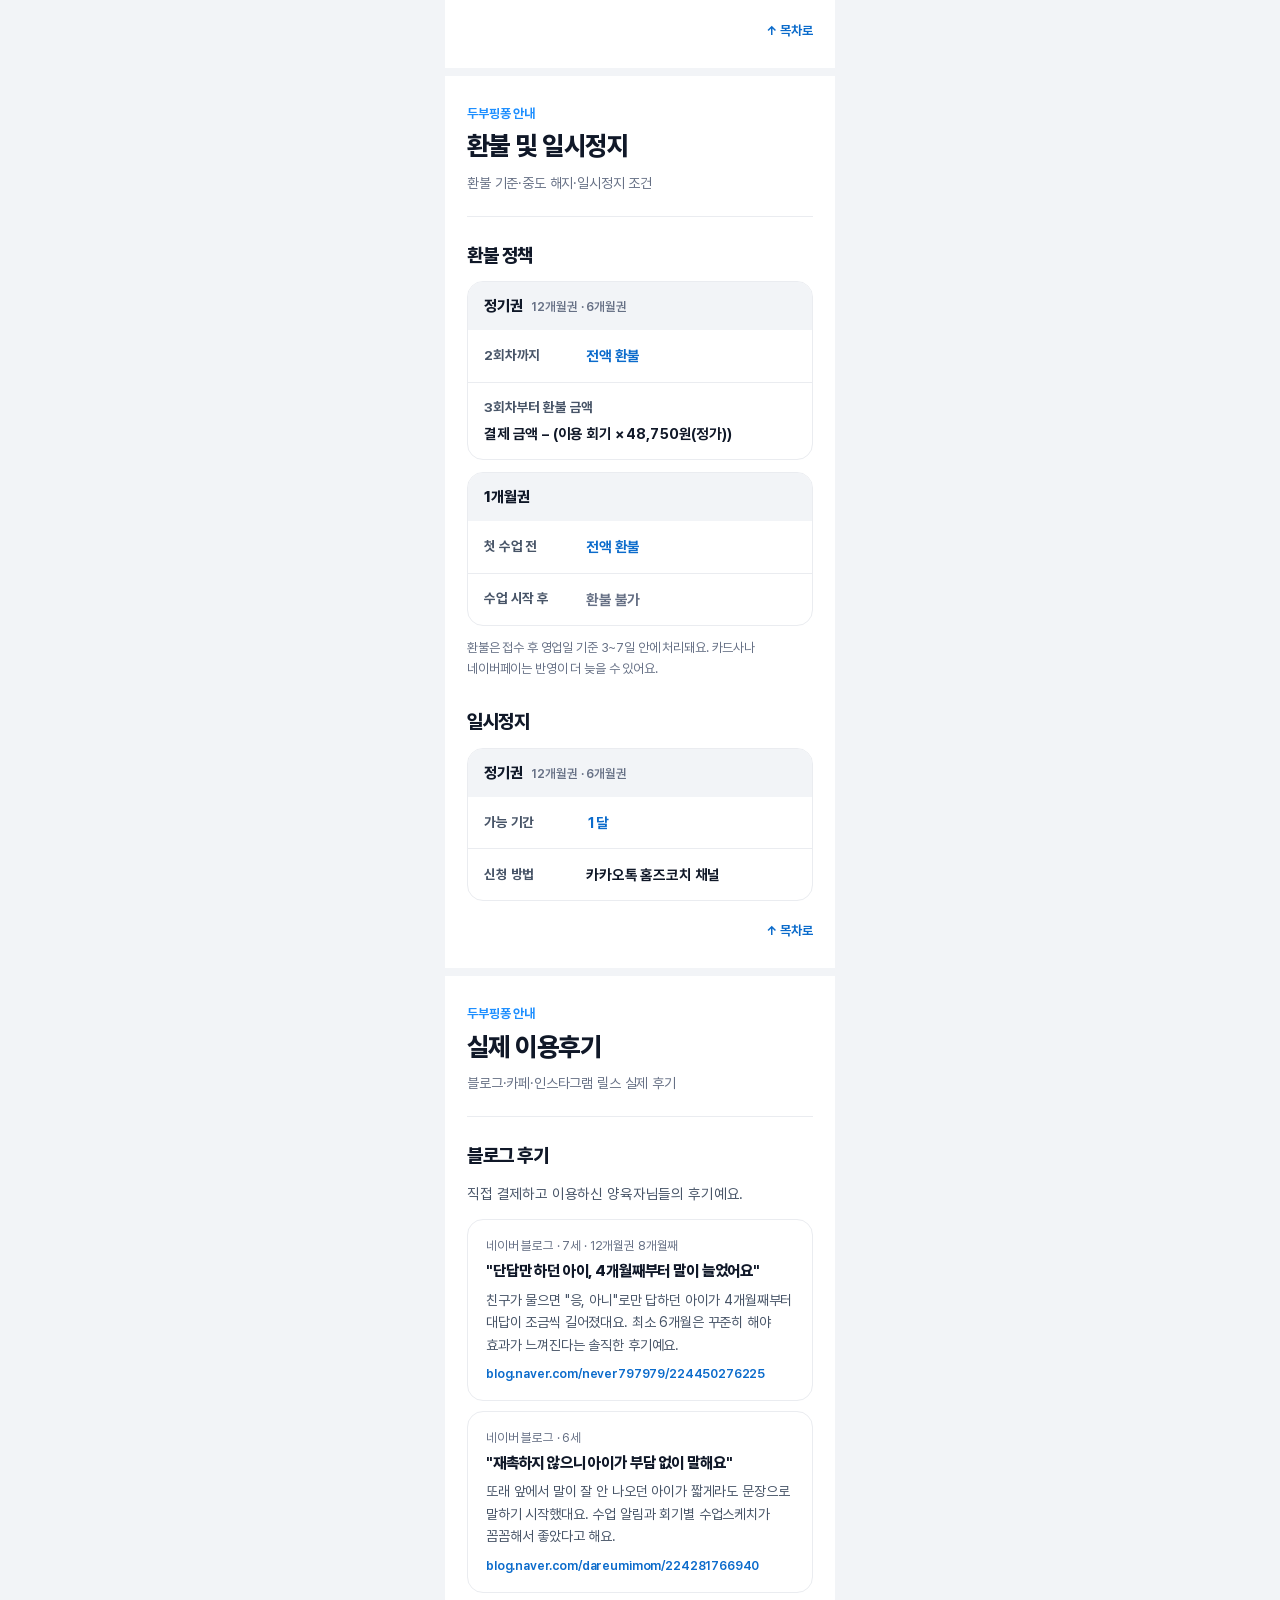
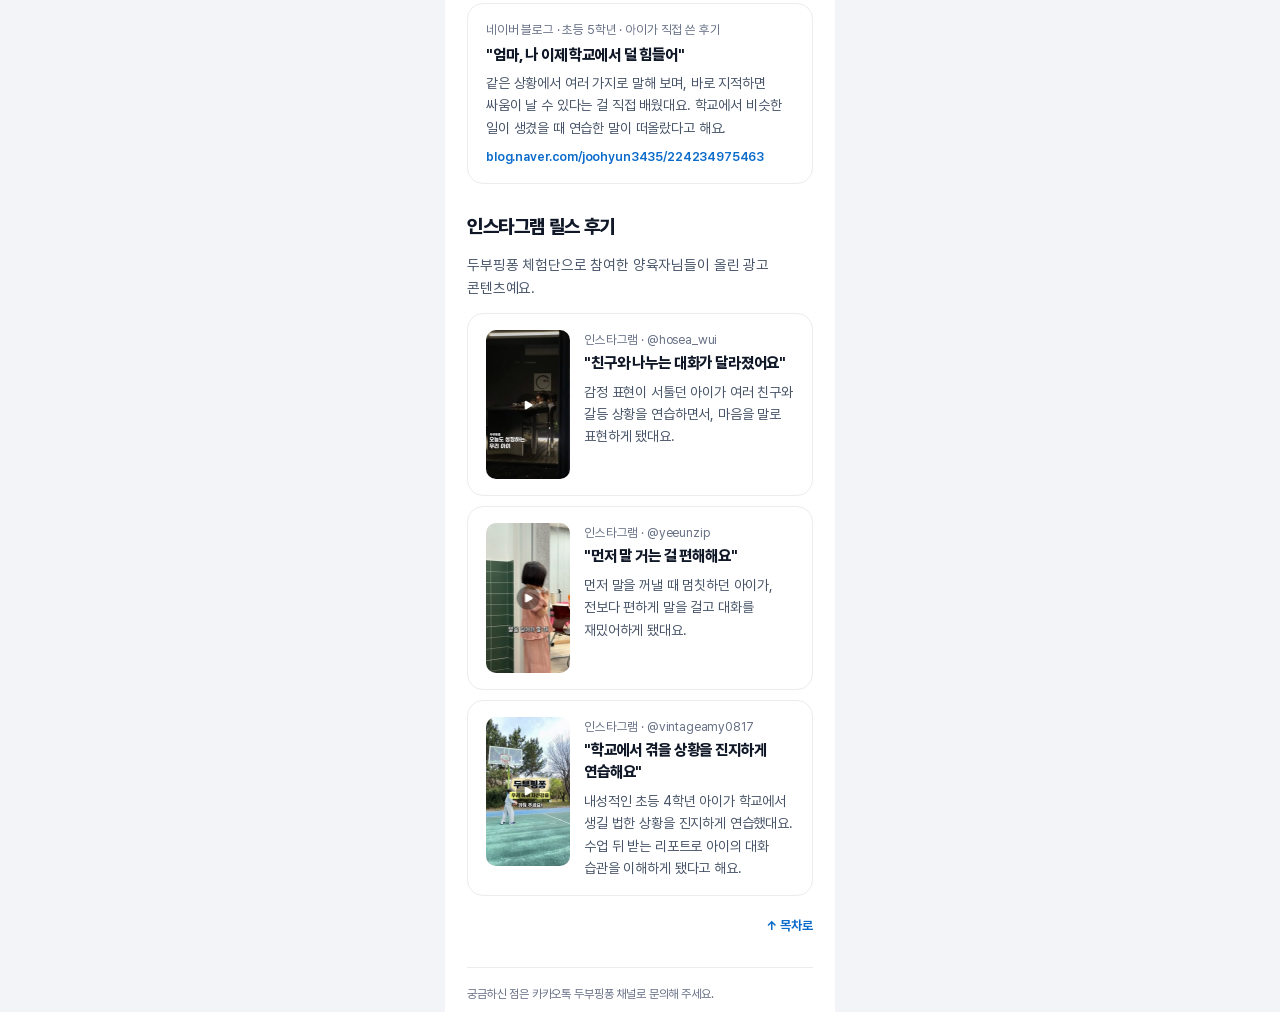
==== commit 515e8963: "일정 변경 공통 횟수 제한 묶기 Co-Authored-By: Claude Opus 5.5 <noreply@anthropic.com>" ====
--- a/all.html
+++ b/all.html
@@ -211,21 +211,19 @@
 
   <section>
     <h2>예약 및 일정 변경</h2>
-    <p class="lede">정규 이용권은 양육자홈에서 두 가지 방법으로 일정을 바꿀 수 있어요.</p>
+    <p class="lede">정규 이용권은 양육자홈에서 두 가지 방법으로 일정을 바꿀 수 있어요. 두 방법 모두 <b>한 주(월~일)에 최대 10회</b>까지 가능하고, 매주 월요일에 초기화돼요.</p>
 
     <div class="chg">
       <div class="chg-h">이 수업만 취소</div>
       <ul>
         <li>내일 이후 수업을 한 번 쉬고 뒤로 미룰 수 있어요. <b>회차는 차감되지 않고</b>, 이후 일정이 한 회씩 뒤로 밀려요.</li>
         <li><b>수업 전날 23:59까지</b> 신청해 주세요.</li>
-        <li>한 주(월~일)에 <b>최대 10회</b>까지 가능하고, 매주 월요일에 초기화돼요.</li>
       </ul>
     </div>
     <div class="chg">
       <div class="chg-h">고정 시간표 변경</div>
       <ul>
         <li>매주 듣는 <b>요일과 시간</b>을 바꿀 수 있어요.</li>
-        <li>한 주에 <b>최대 10회</b>까지 가능하고, 매주 월요일에 초기화돼요.</li>
         <li>변경한 다음 날은 수업이 없고, <b>새 시간표는 모레부터</b> 적용돼요.</li>
       </ul>
     </div>
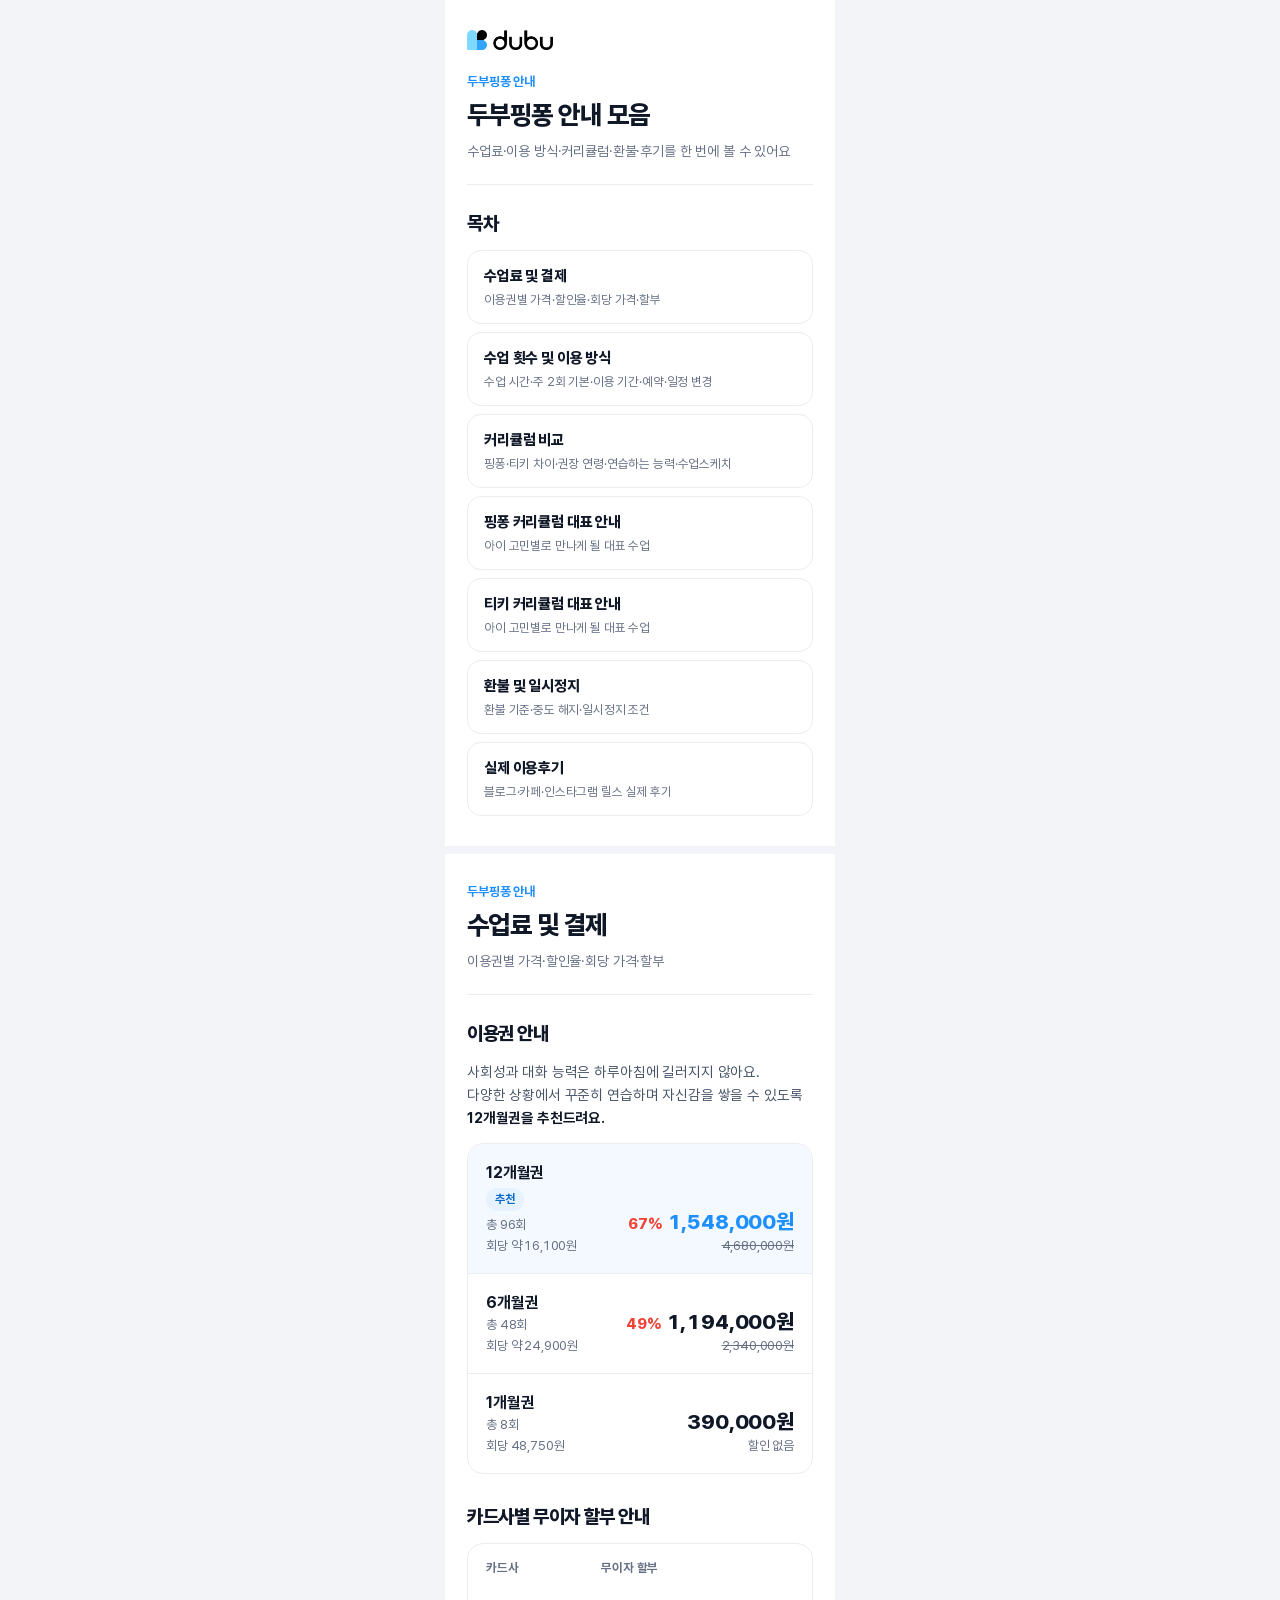
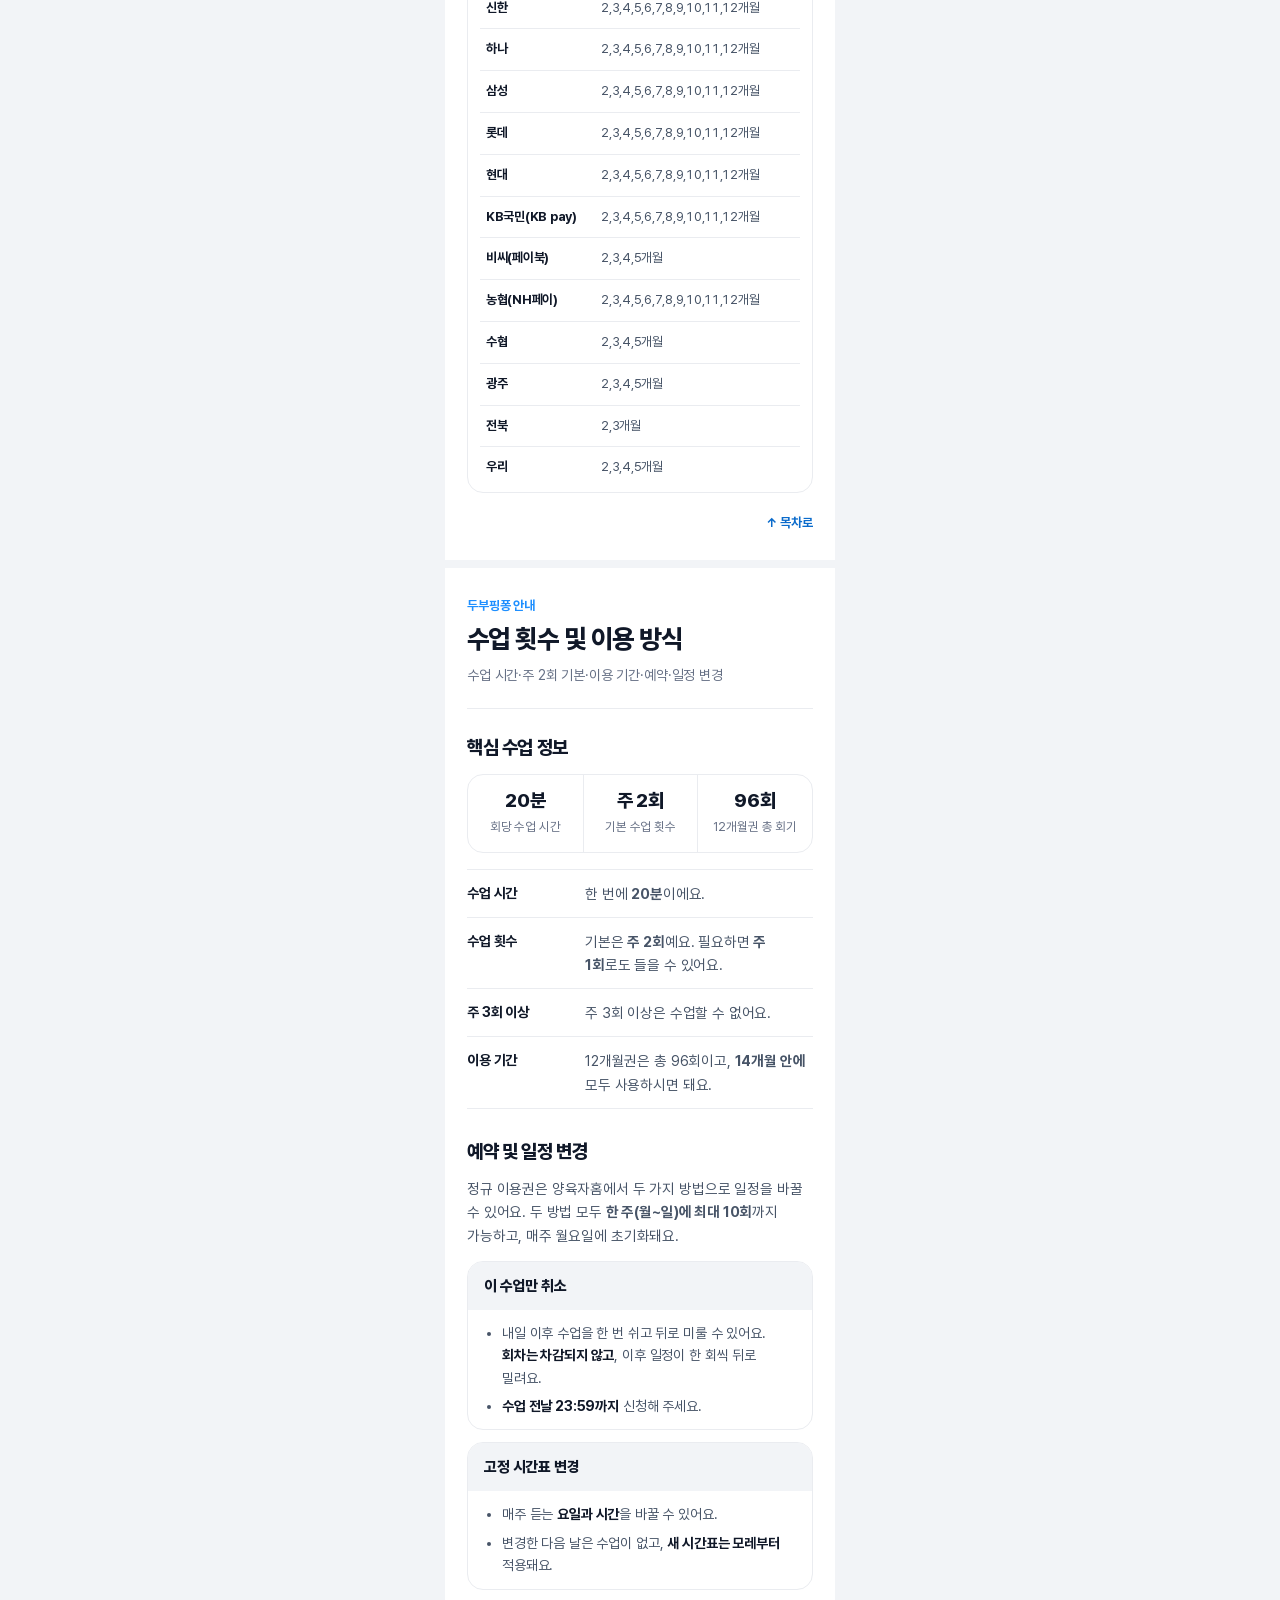
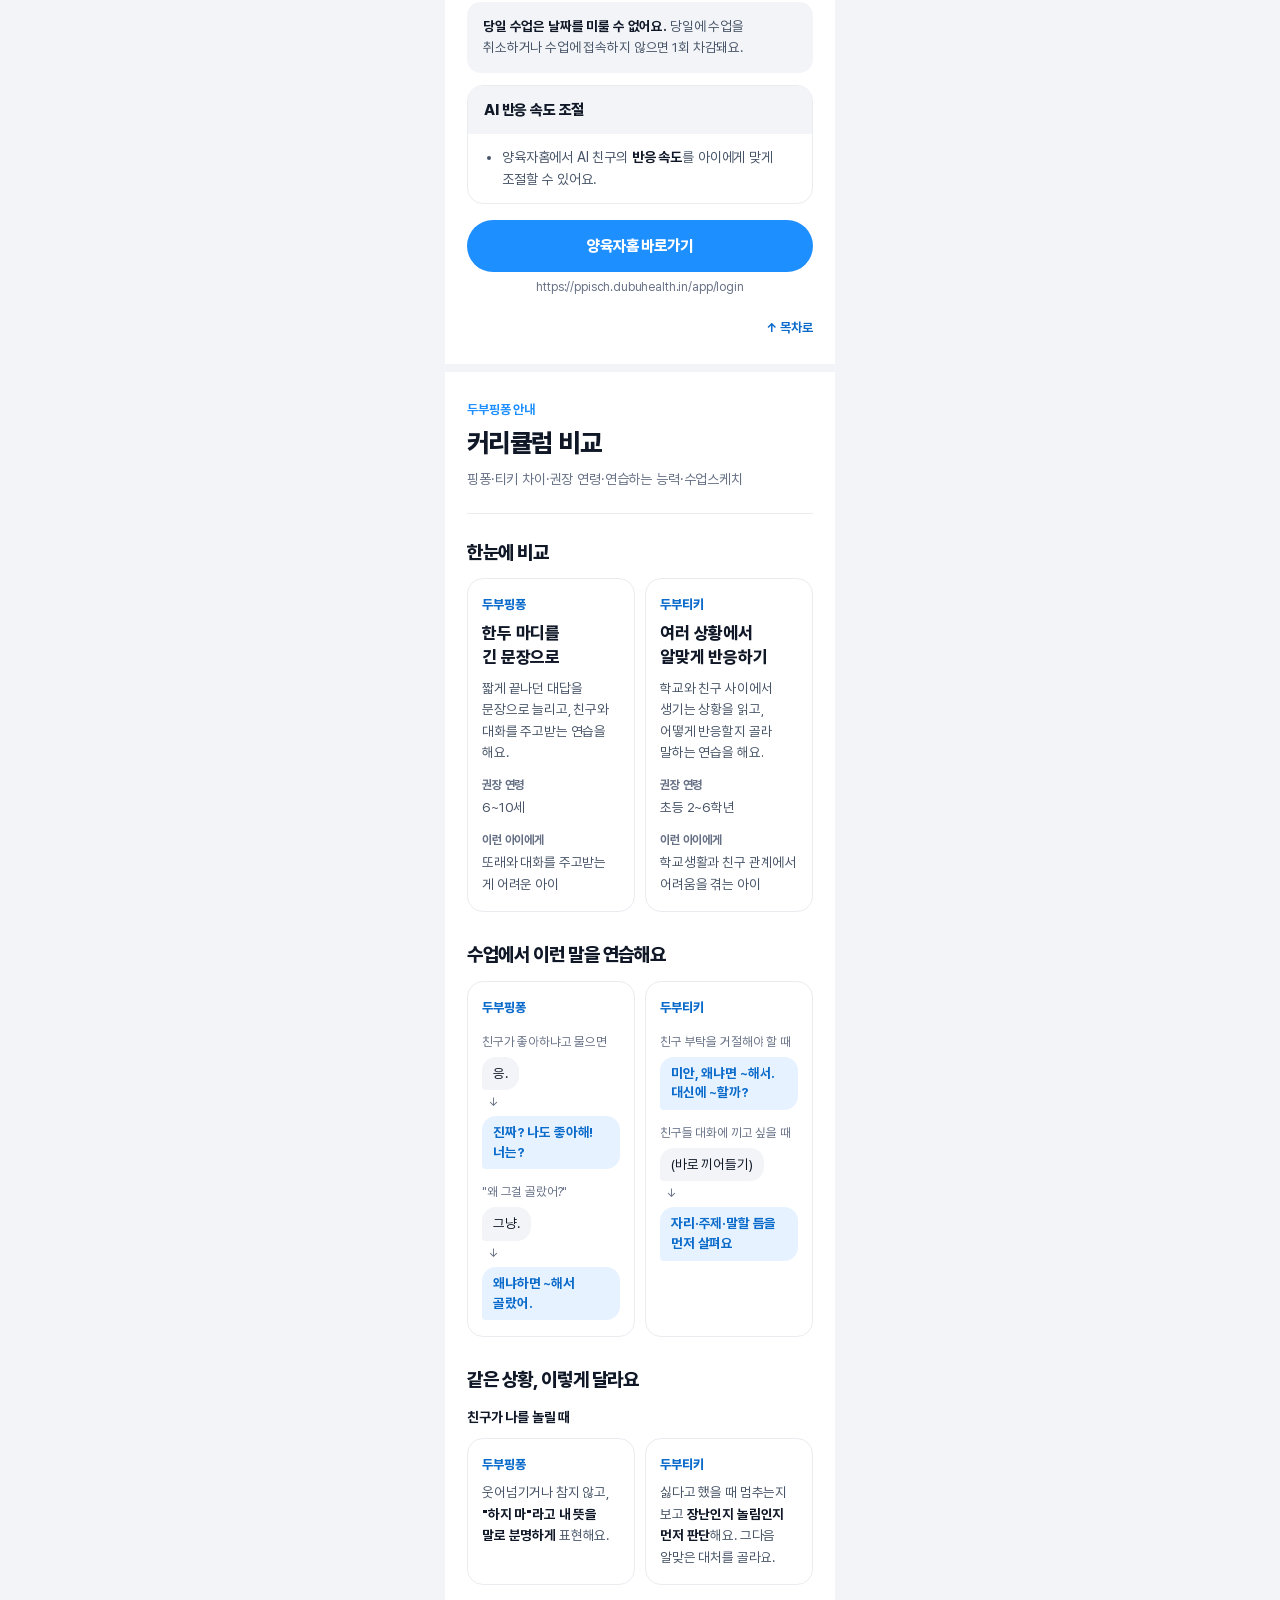
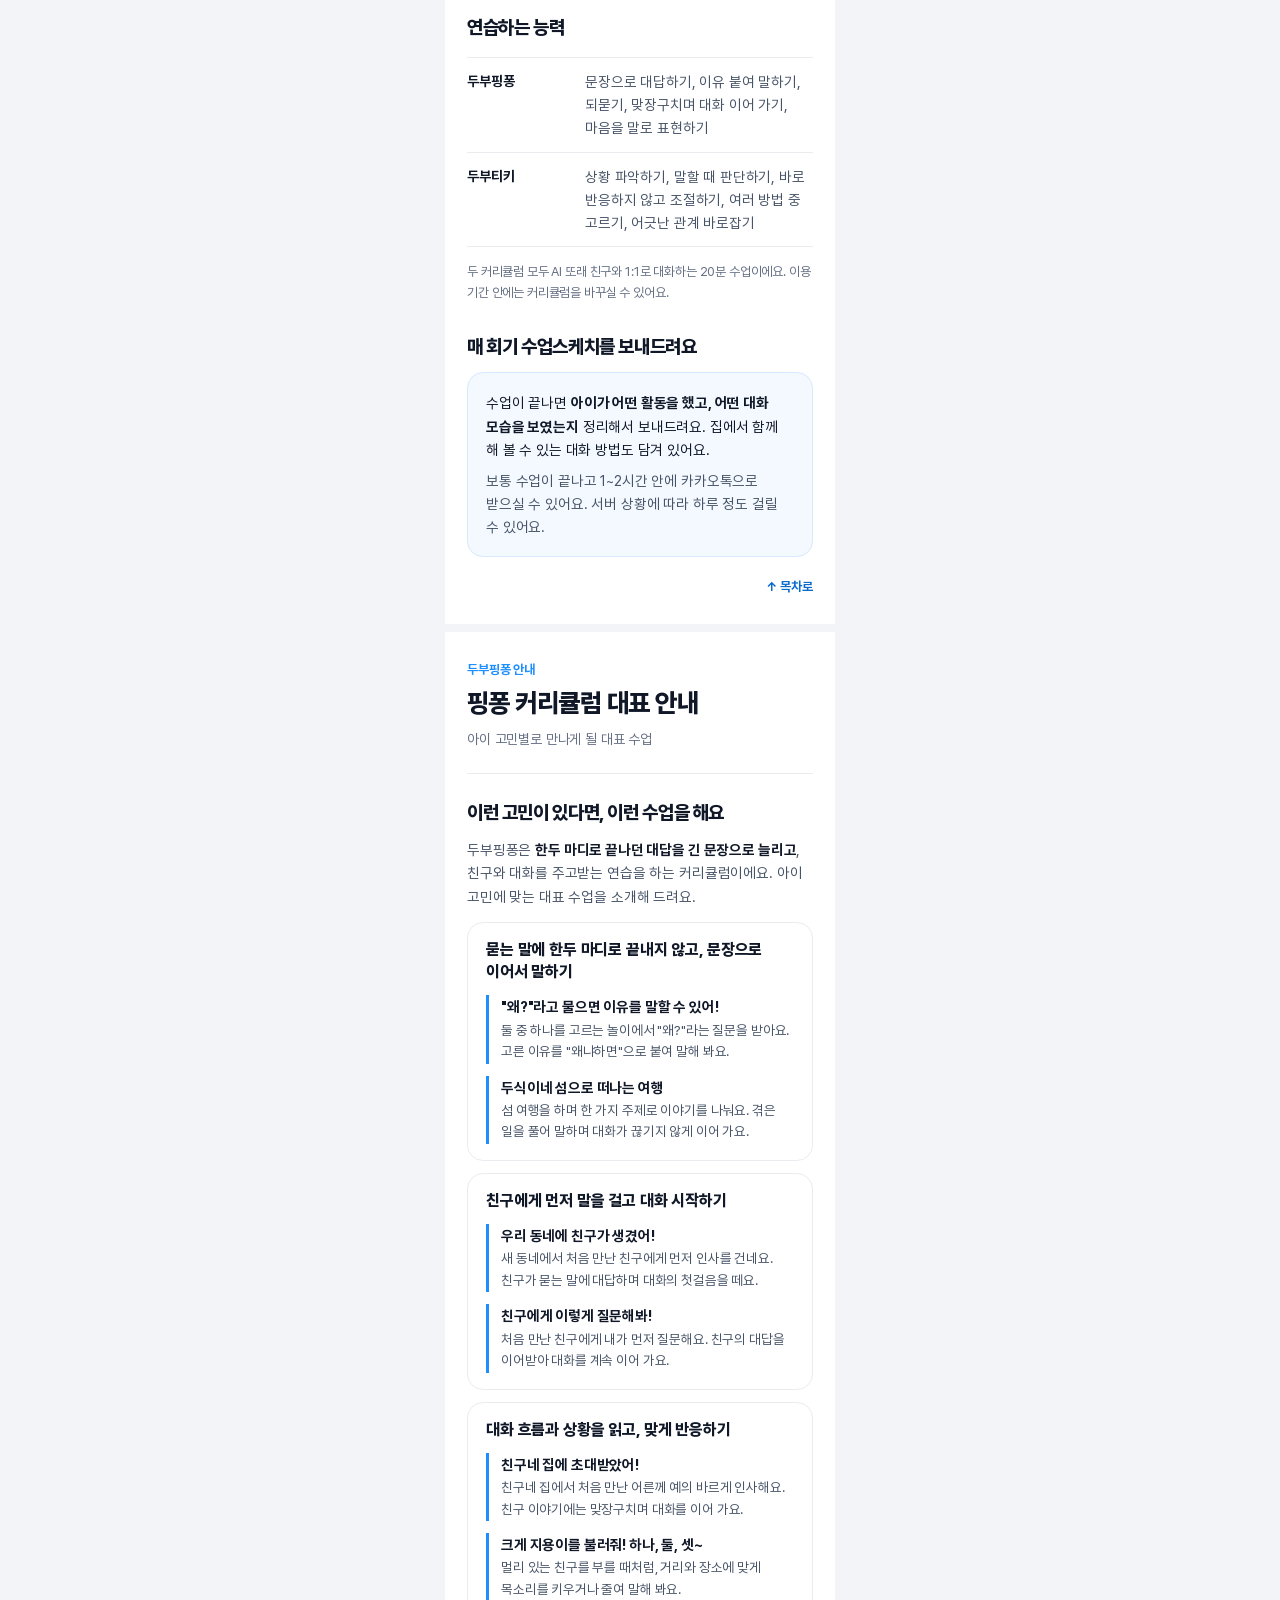
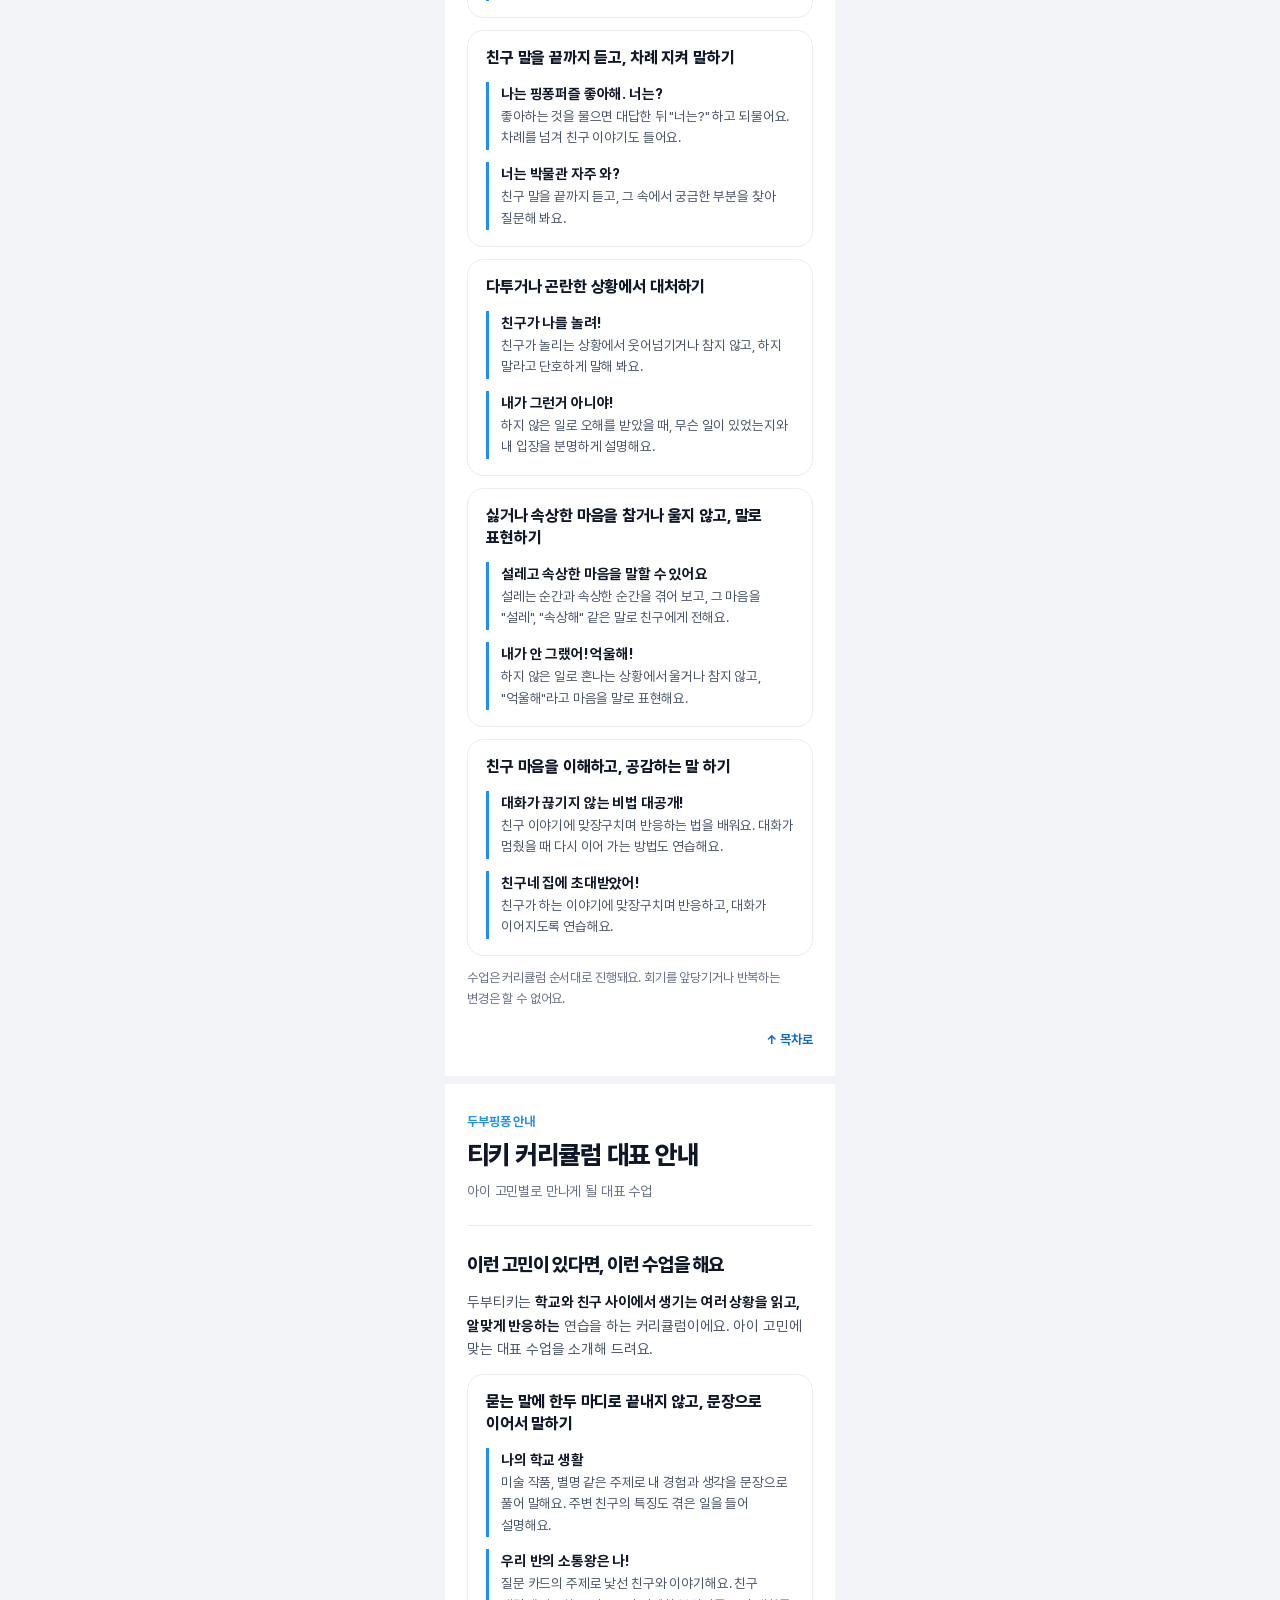
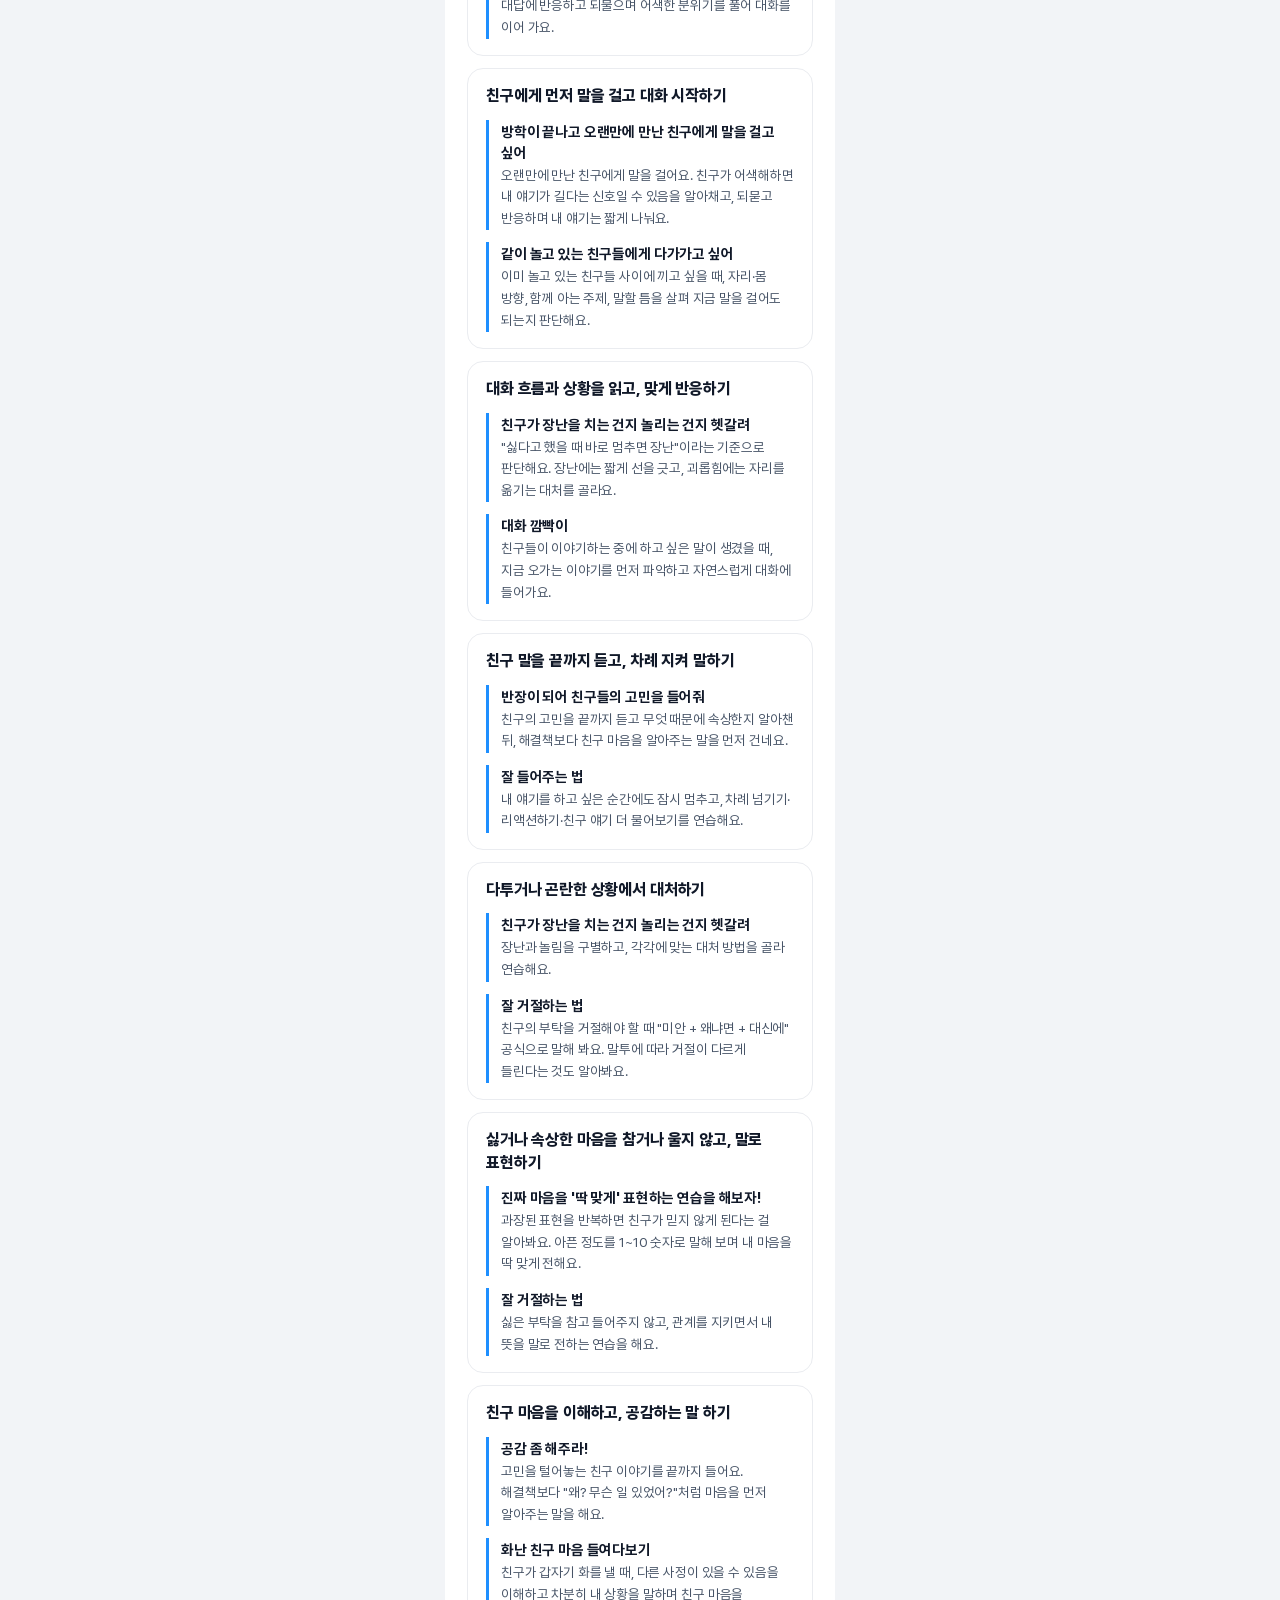
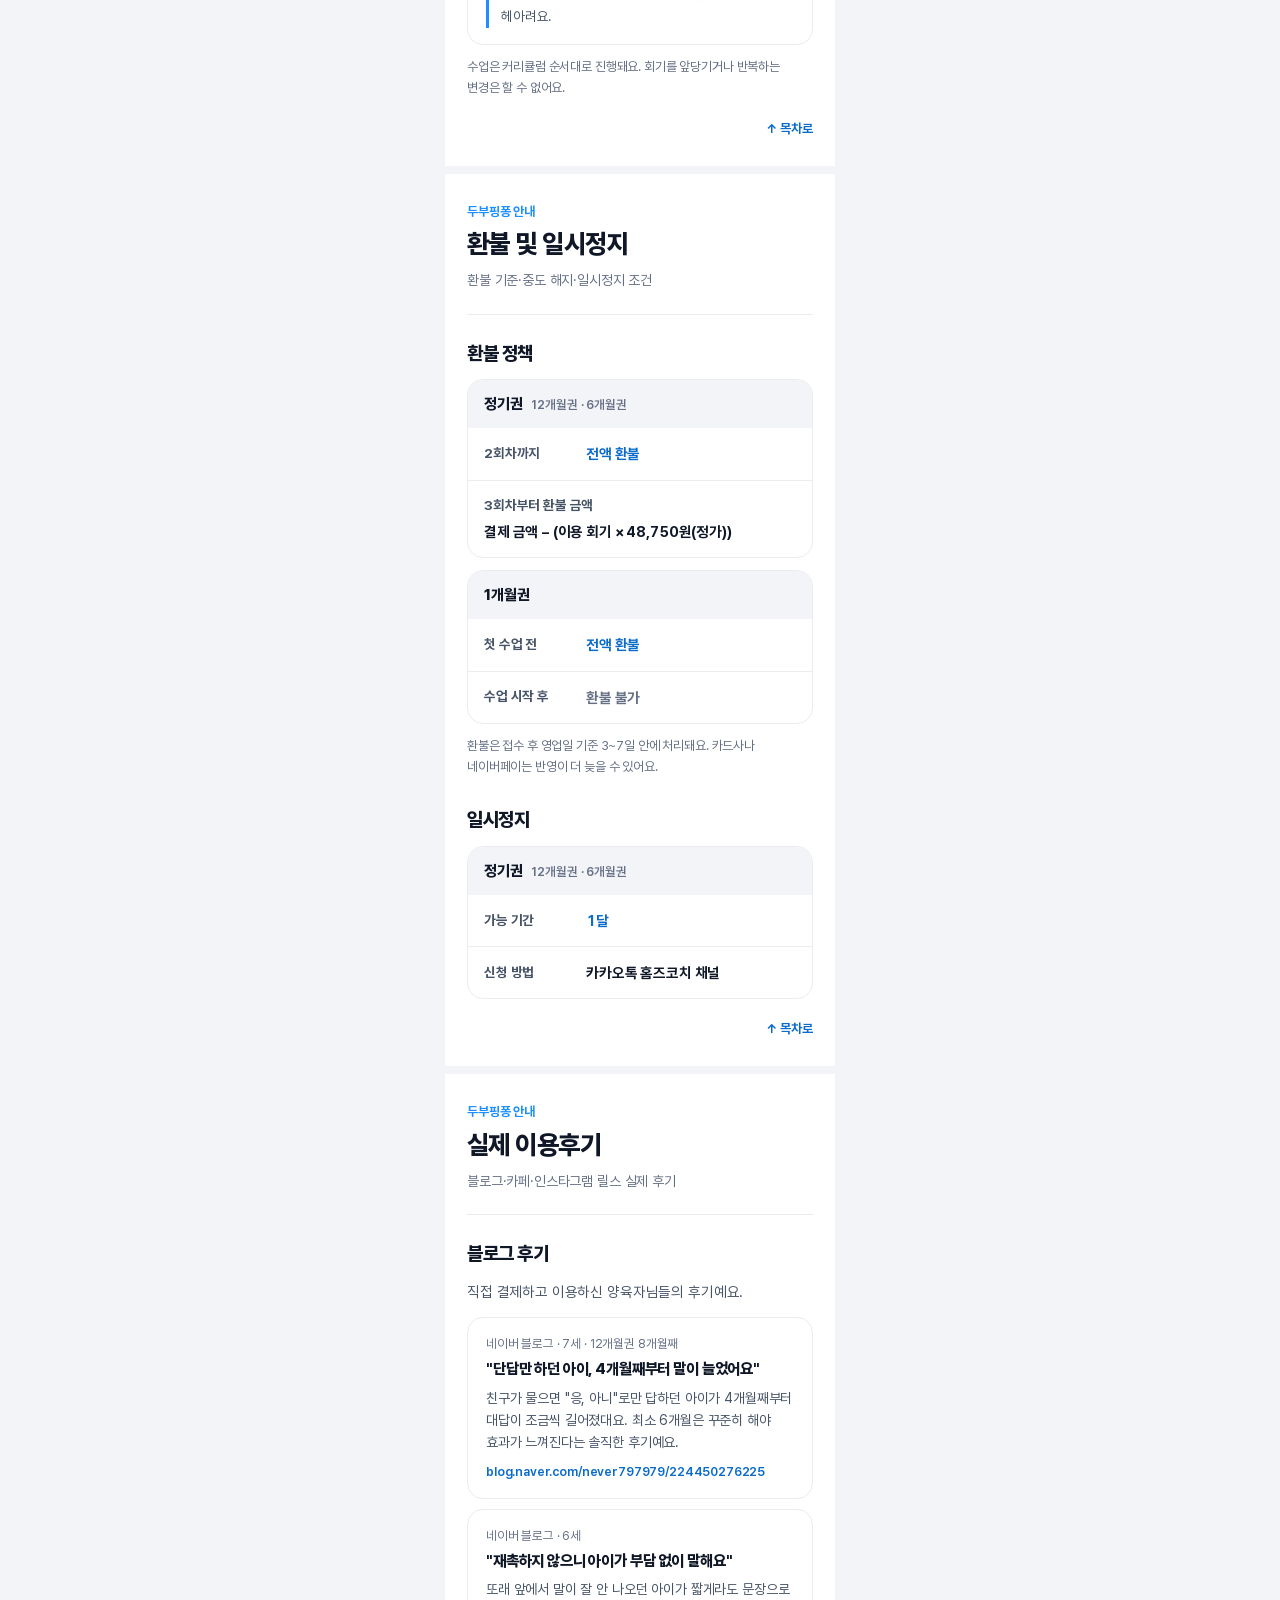
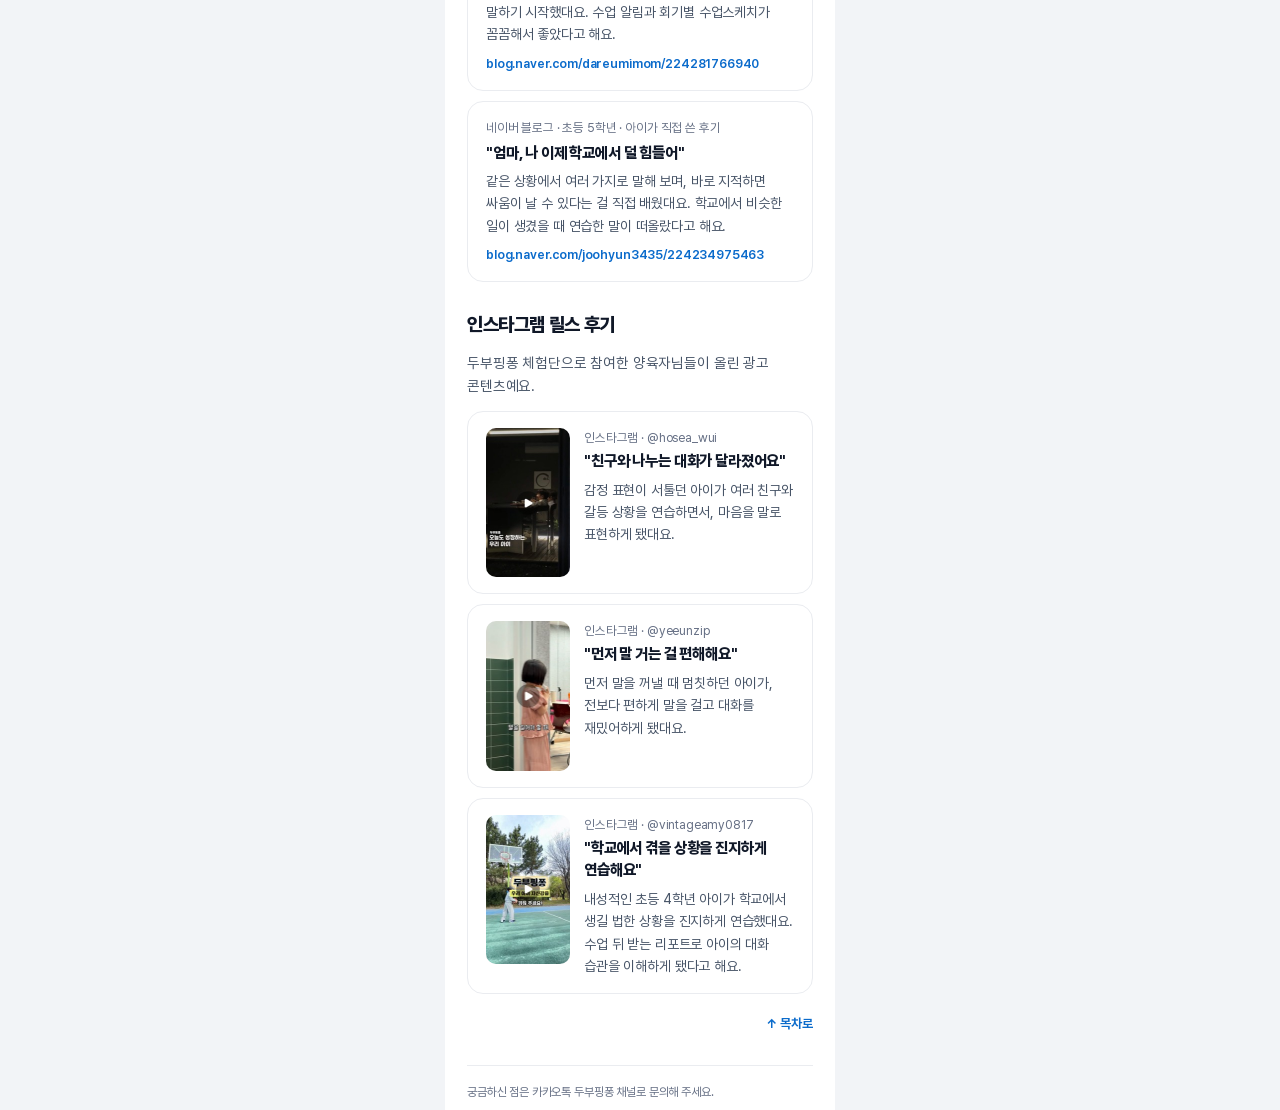
==== commit 4403b80f: "반응 속도 조절 안내를 카드로 Co-Authored-By: Claude Opus 5.5 <noreply@anthropic.com>" ====
--- a/all.html
+++ b/all.html
@@ -232,7 +232,12 @@
       <b>당일 수업은 날짜를 미룰 수 없어요.</b> 당일에 수업을 취소하거나 수업에 접속하지 않으면 1회 차감돼요.
     </div>
 
-    <p class="small mt12">양육자홈에서는 AI 친구의 반응 속도도 아이에게 맞게 조절할 수 있어요.</p>
+    <div class="chg mt12">
+      <div class="chg-h">AI 반응 속도 조절</div>
+      <ul>
+        <li>양육자홈에서 AI 친구의 <b>반응 속도</b>를 아이에게 맞게 조절할 수 있어요.</li>
+      </ul>
+    </div>
 
     <a class="btn mt16" href="https://ppisch.dubuhealth.in/app/login">양육자홈 바로가기</a>
     <a class="url" href="https://ppisch.dubuhealth.in/app/login">https://ppisch.dubuhealth.in/app/login</a>
